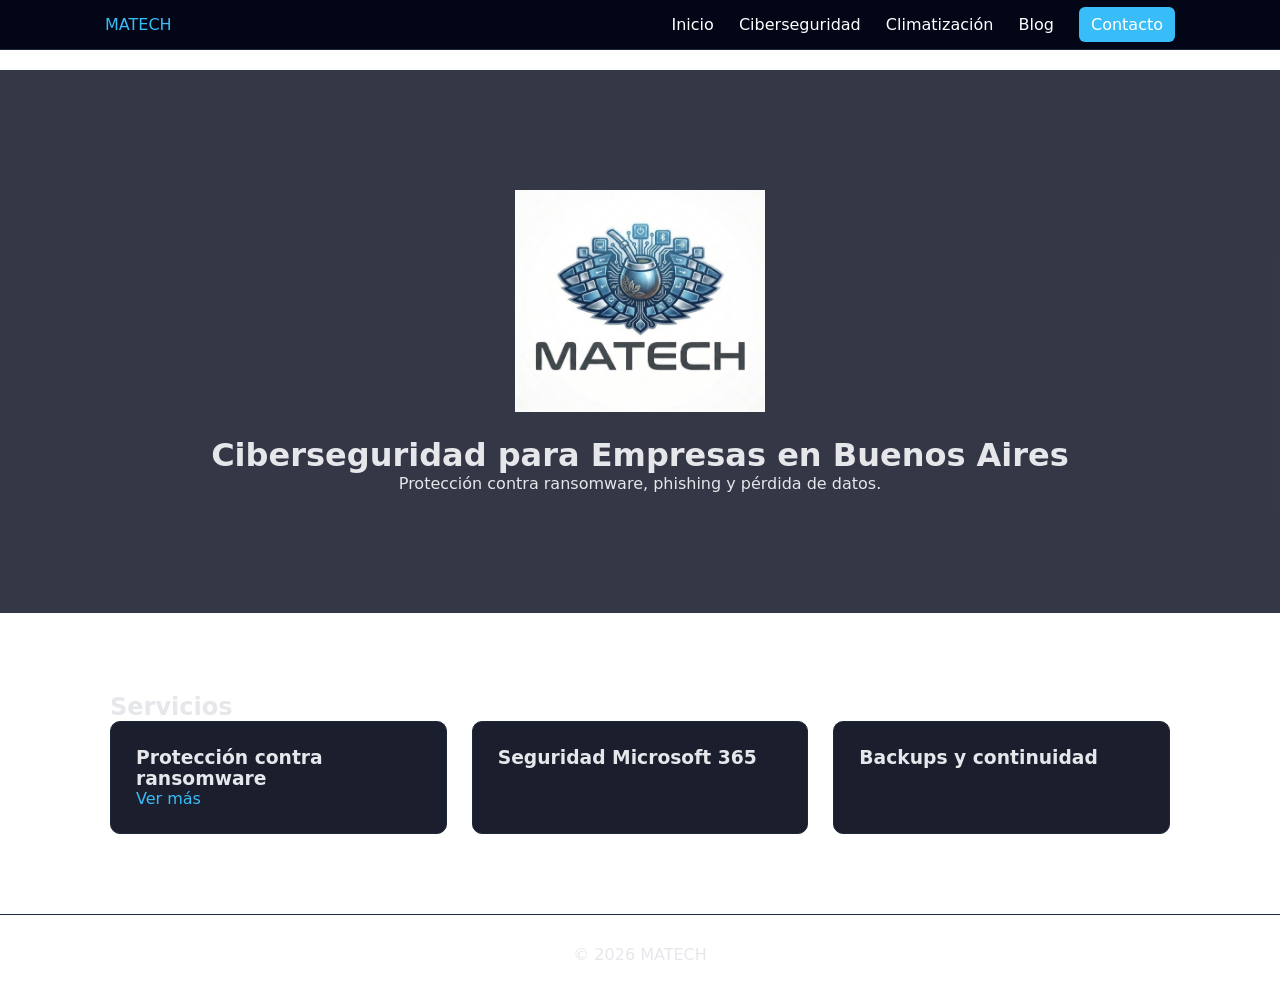
==== index.html @ c164dcbe "Refactor index.html for SEO and layout enhancements Updated meta tags, styles, and added navigation " ====
<!DOCTYPE html>
<html lang="es">
<head>
<meta charset="UTF-8">
<title>Ciberseguridad para Pymes en Buenos Aires | MATECH</title>

<meta name="viewport" content="width=device-width, initial-scale=1">
<meta name="description" content="Servicios de ciberseguridad para pymes en Buenos Aires. Protección contra ransomware, phishing y seguridad en Microsoft 365.">

<link rel="icon" href="assets/favicon.ico">

<style>
:root {
  --bg:#020617;
  --panel:#020617f2;
  --card:#020617e6;
  --primary:#38bdf8;
  --text:#e5e7eb;
}

*{margin:0;padding:0;box-sizing:border-box;}

body{
  font-family:system-ui;
  background:url("assets/albert-stoynov-dyUp7WPu5q4-unsplash.jpg") center/cover fixed;
  color:var(--text);
  padding-top:70px;
}

.navbar{position:fixed;top:0;width:100%;background:#020617;border-bottom:1px solid #1e293b;z-index:1000;}
.nav-container{max-width:1100px;margin:auto;display:flex;justify-content:space-between;padding:15px;}
.nav-links a{margin-left:20px;color:#fff;}
.nav-cta{background:var(--primary);padding:8px 12px;border-radius:6px;color:#020617;}

header{text-align:center;padding:120px 20px;background:rgba(2,6,23,.8);}
.logo{max-width:250px;margin-bottom:20px;}

.container{max-width:1100px;margin:auto;padding:80px 20px;}
.grid{display:grid;grid-template-columns:repeat(auto-fit,minmax(250px,1fr));gap:25px;}

.card{background:var(--card);padding:25px;border-radius:10px;border:1px solid #1e293b;}

footer{text-align:center;padding:30px;border-top:1px solid #1e293b;}
a{text-decoration:none;color:var(--primary);}
</style>
</head>

<body>

<nav class="navbar">
<div class="nav-container">
<a href="index.html">MATECH</a>
<div class="nav-links">
<a href="index.html">Inicio</a>
<a href="proteccion-ransomware-pymes.html">Ciberseguridad</a>
<a href="climatizacion.html">Climatización</a>
<a href="blog/ransomware-empresas-2026.html">Blog</a>
<a href="https://wa.me/5491122937926" class="nav-cta">Contacto</a>
</div>
</div>
</nav>

<header>
<img src="assets/Gemini_Generated_Image_.png" class="logo">
<h1>Ciberseguridad para Empresas en Buenos Aires</h1>
<p>Protección contra ransomware, phishing y pérdida de datos.</p>
</header>

<div class="container">
<h2>Servicios</h2>

<div class="grid">

<div class="card">
<h3>Protección contra ransomware</h3>
<a href="proteccion-ransomware-pymes.html">Ver más</a>
</div>

<div class="card">
<h3>Seguridad Microsoft 365</h3>
</div>

<div class="card">
<h3>Backups y continuidad</h3>
</div>

</div>
</div>

<footer>
<p>© 2026 MATECH</p>
</footer>

</body>
</html>
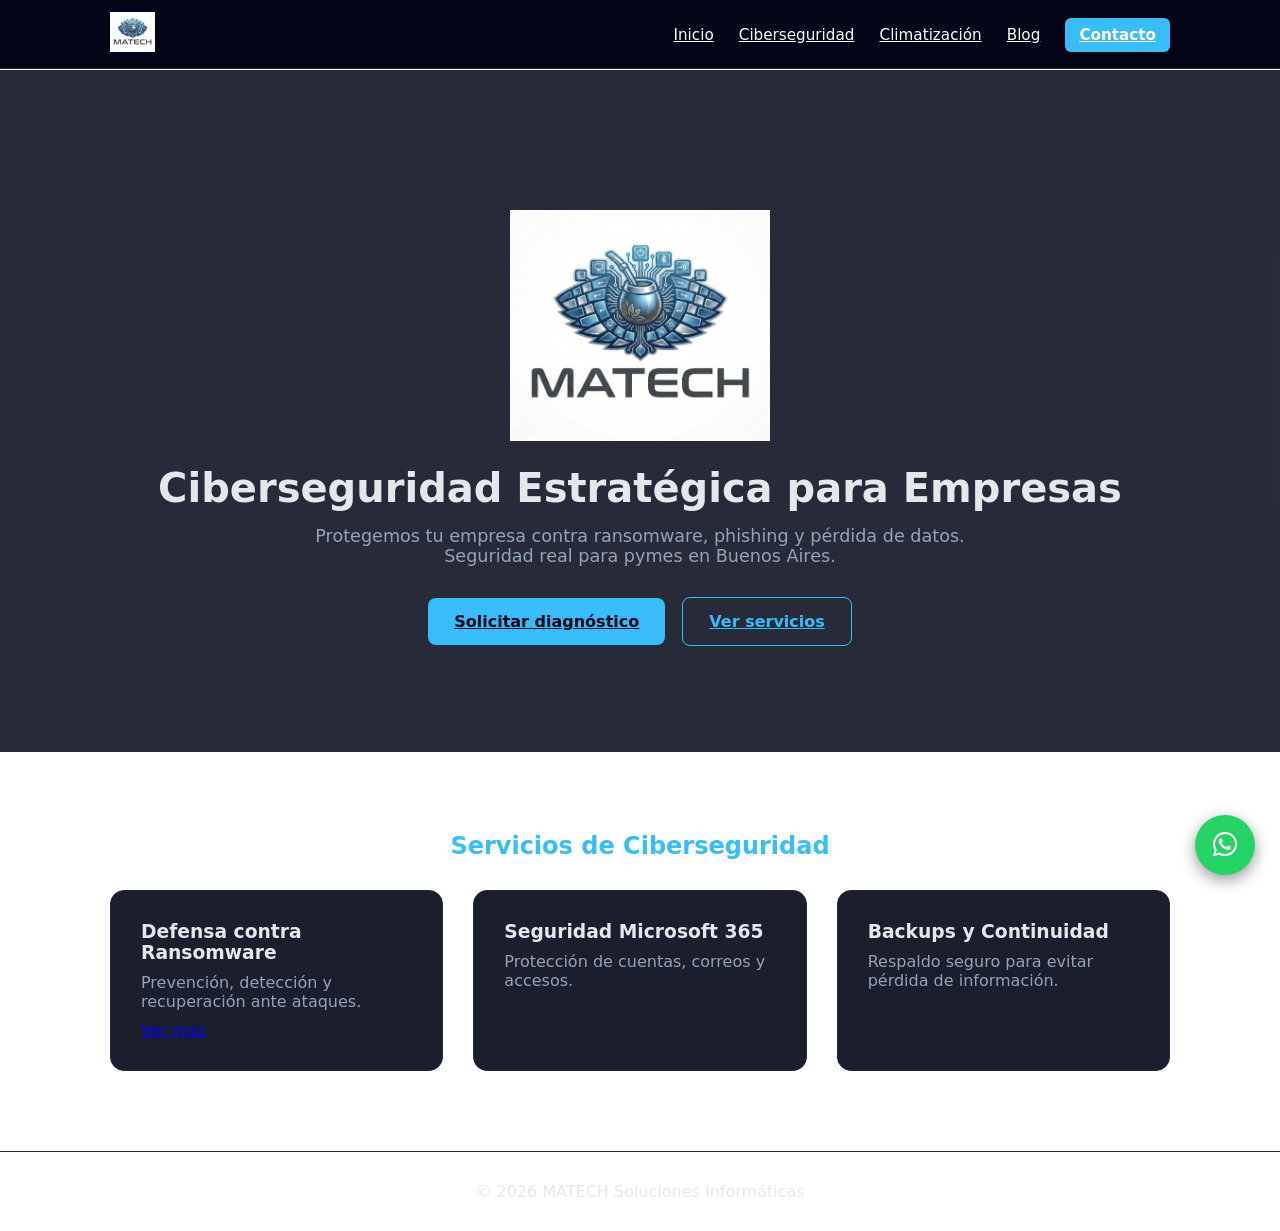
==== commit f7bbe3fb: "Update titles and content in index.html" ====
--- a/index.html
+++ b/index.html
@@ -2,7 +2,7 @@
 <html lang="es">
 <head>
 <meta charset="UTF-8">
-<title>Ciberseguridad para Pymes en Buenos Aires | MATECH</title>
+<title>Ciberseguridad para Empresas en Buenos Aires | MATECH</title>
 
 <meta name="viewport" content="width=device-width, initial-scale=1">
 <meta name="description" content="Servicios de ciberseguridad para pymes en Buenos Aires. Protección contra ransomware, phishing y seguridad en Microsoft 365.">
@@ -16,6 +16,7 @@
   --card:#020617e6;
   --primary:#38bdf8;
   --text:#e5e7eb;
+  --muted:#94a3b8;
 }
 
 *{margin:0;padding:0;box-sizing:border-box;}
@@ -27,69 +28,228 @@
   padding-top:70px;
 }
 
-.navbar{position:fixed;top:0;width:100%;background:#020617;border-bottom:1px solid #1e293b;z-index:1000;}
-.nav-container{max-width:1100px;margin:auto;display:flex;justify-content:space-between;padding:15px;}
-.nav-links a{margin-left:20px;color:#fff;}
-.nav-cta{background:var(--primary);padding:8px 12px;border-radius:6px;color:#020617;}
-
-header{text-align:center;padding:120px 20px;background:rgba(2,6,23,.8);}
-.logo{max-width:250px;margin-bottom:20px;}
-
-.container{max-width:1100px;margin:auto;padding:80px 20px;}
-.grid{display:grid;grid-template-columns:repeat(auto-fit,minmax(250px,1fr));gap:25px;}
-
-.card{background:var(--card);padding:25px;border-radius:10px;border:1px solid #1e293b;}
-
-footer{text-align:center;padding:30px;border-top:1px solid #1e293b;}
-a{text-decoration:none;color:var(--primary);}
+/* NAVBAR */
+.navbar{
+  position:fixed;
+  top:0;
+  width:100%;
+  background:#020617;
+  border-bottom:1px solid #1e293b;
+  z-index:1000;
+}
+
+.nav-container{
+  max-width:1100px;
+  margin:auto;
+  display:flex;
+  justify-content:space-between;
+  align-items:center;
+  padding:12px 20px;
+}
+
+.nav-logo img{
+  height:40px;
+}
+
+.nav-links a{
+  margin-left:20px;
+  color:#fff;
+  font-size:0.95rem;
+}
+
+.nav-links a:hover{
+  color:var(--primary);
+}
+
+.nav-cta{
+  background:var(--primary);
+  padding:8px 14px;
+  border-radius:6px;
+  color:#020617;
+  font-weight:bold;
+}
+
+/* HEADER HERO */
+header{
+  text-align:center;
+  padding:140px 20px 100px;
+  background:rgba(2,6,23,.85);
+}
+
+.logo{
+  max-width:260px;
+  margin-bottom:20px;
+}
+
+header h1{
+  font-size:2.5rem;
+  margin-bottom:15px;
+}
+
+.subtitle{
+  max-width:700px;
+  margin:auto;
+  color:var(--muted);
+  font-size:1.1rem;
+}
+
+.actions{
+  margin-top:25px;
+}
+
+.btn{
+  display:inline-block;
+  padding:14px 26px;
+  border-radius:8px;
+  margin:6px;
+  font-weight:bold;
+  background:var(--primary);
+  color:#020617;
+}
+
+.btn.secondary{
+  background:transparent;
+  border:1px solid var(--primary);
+  color:var(--primary);
+}
+
+/* CONTENT */
+.container{
+  max-width:1100px;
+  margin:auto;
+  padding:80px 20px;
+}
+
+h2{
+  text-align:center;
+  margin-bottom:30px;
+  color:var(--primary);
+}
+
+.grid{
+  display:grid;
+  grid-template-columns:repeat(auto-fit,minmax(260px,1fr));
+  gap:30px;
+}
+
+.card{
+  background:var(--card);
+  padding:30px;
+  border-radius:14px;
+  border:1px solid #1e293b;
+  transition:.2s;
+}
+
+.card:hover{
+  transform:translateY(-5px);
+}
+
+.card h3{
+  margin-bottom:10px;
+}
+
+.card p{
+  color:var(--muted);
+  margin-bottom:10px;
+}
+
+/* FOOTER */
+footer{
+  text-align:center;
+  padding:30px;
+  border-top:1px solid #1e293b;
+}
+
+/* WHATSAPP FLOAT */
+.whatsapp{
+  position:fixed;
+  bottom:25px;
+  right:25px;
+  width:60px;
+  height:60px;
+  background:#25D366;
+  border-radius:50%;
+  display:flex;
+  align-items:center;
+  justify-content:center;
+  font-size:28px;
+  color:#fff;
+  text-decoration:none;
+  box-shadow:0 5px 15px rgba(0,0,0,.4);
+}
 </style>
+
+<!-- Font Awesome para icono -->
+<link rel="stylesheet" href="https://cdnjs.cloudflare.com/ajax/libs/font-awesome/6.4.0/css/all.min.css">
 </head>
 
 <body>
 
+<!-- NAVBAR -->
 <nav class="navbar">
-<div class="nav-container">
-<a href="index.html">MATECH</a>
-<div class="nav-links">
-<a href="index.html">Inicio</a>
-<a href="proteccion-ransomware-pymes.html">Ciberseguridad</a>
-<a href="climatizacion.html">Climatización</a>
-<a href="blog/ransomware-empresas-2026.html">Blog</a>
-<a href="https://wa.me/5491122937926" class="nav-cta">Contacto</a>
-</div>
-</div>
+  <div class="nav-container">
+    <a href="index.html" class="nav-logo">
+      <img src="assets/Gemini_Generated_Image_.png" alt="MATECH">
+    </a>
+
+    <div class="nav-links">
+      <a href="index.html">Inicio</a>
+      <a href="proteccion-ransomware-pymes.html">Ciberseguridad</a>
+      <a href="climatizacion.html">Climatización</a>
+      <a href="blog/ransomware-empresas-2026.html">Blog</a>
+      <a href="https://wa.me/5491122937926" class="nav-cta">Contacto</a>
+    </div>
+  </div>
 </nav>
 
+<!-- HERO -->
 <header>
-<img src="assets/Gemini_Generated_Image_.png" class="logo">
-<h1>Ciberseguridad para Empresas en Buenos Aires</h1>
-<p>Protección contra ransomware, phishing y pérdida de datos.</p>
+  <img src="assets/Gemini_Generated_Image_.png" class="logo">
+  <h1>Ciberseguridad Estratégica para Empresas</h1>
+  <p class="subtitle">
+    Protegemos tu empresa contra ransomware, phishing y pérdida de datos.
+    Seguridad real para pymes en Buenos Aires.
+  </p>
+
+  <div class="actions">
+    <a href="https://wa.me/5491122937926" class="btn">Solicitar diagnóstico</a>
+    <a href="proteccion-ransomware-pymes.html" class="btn secondary">Ver servicios</a>
+  </div>
 </header>
 
+<!-- SERVICIOS -->
 <div class="container">
-<h2>Servicios</h2>
+<h2>Servicios de Ciberseguridad</h2>
 
 <div class="grid">
 
 <div class="card">
-<h3>Protección contra ransomware</h3>
+<h3>Defensa contra Ransomware</h3>
+<p>Prevención, detección y recuperación ante ataques.</p>
 <a href="proteccion-ransomware-pymes.html">Ver más</a>
 </div>
 
 <div class="card">
 <h3>Seguridad Microsoft 365</h3>
+<p>Protección de cuentas, correos y accesos.</p>
 </div>
 
 <div class="card">
-<h3>Backups y continuidad</h3>
+<h3>Backups y Continuidad</h3>
+<p>Respaldo seguro para evitar pérdida de información.</p>
 </div>
 
 </div>
 </div>
 
 <footer>
-<p>© 2026 MATECH</p>
+<p>© 2026 MATECH Soluciones Informáticas</p>
 </footer>
+
+<!-- WHATSAPP FLOAT -->
+<a href="https://wa.me/5491122937926" class="whatsapp">
+<i class="fab fa-whatsapp"></i>
+</a>
 
 </body>
 </html>
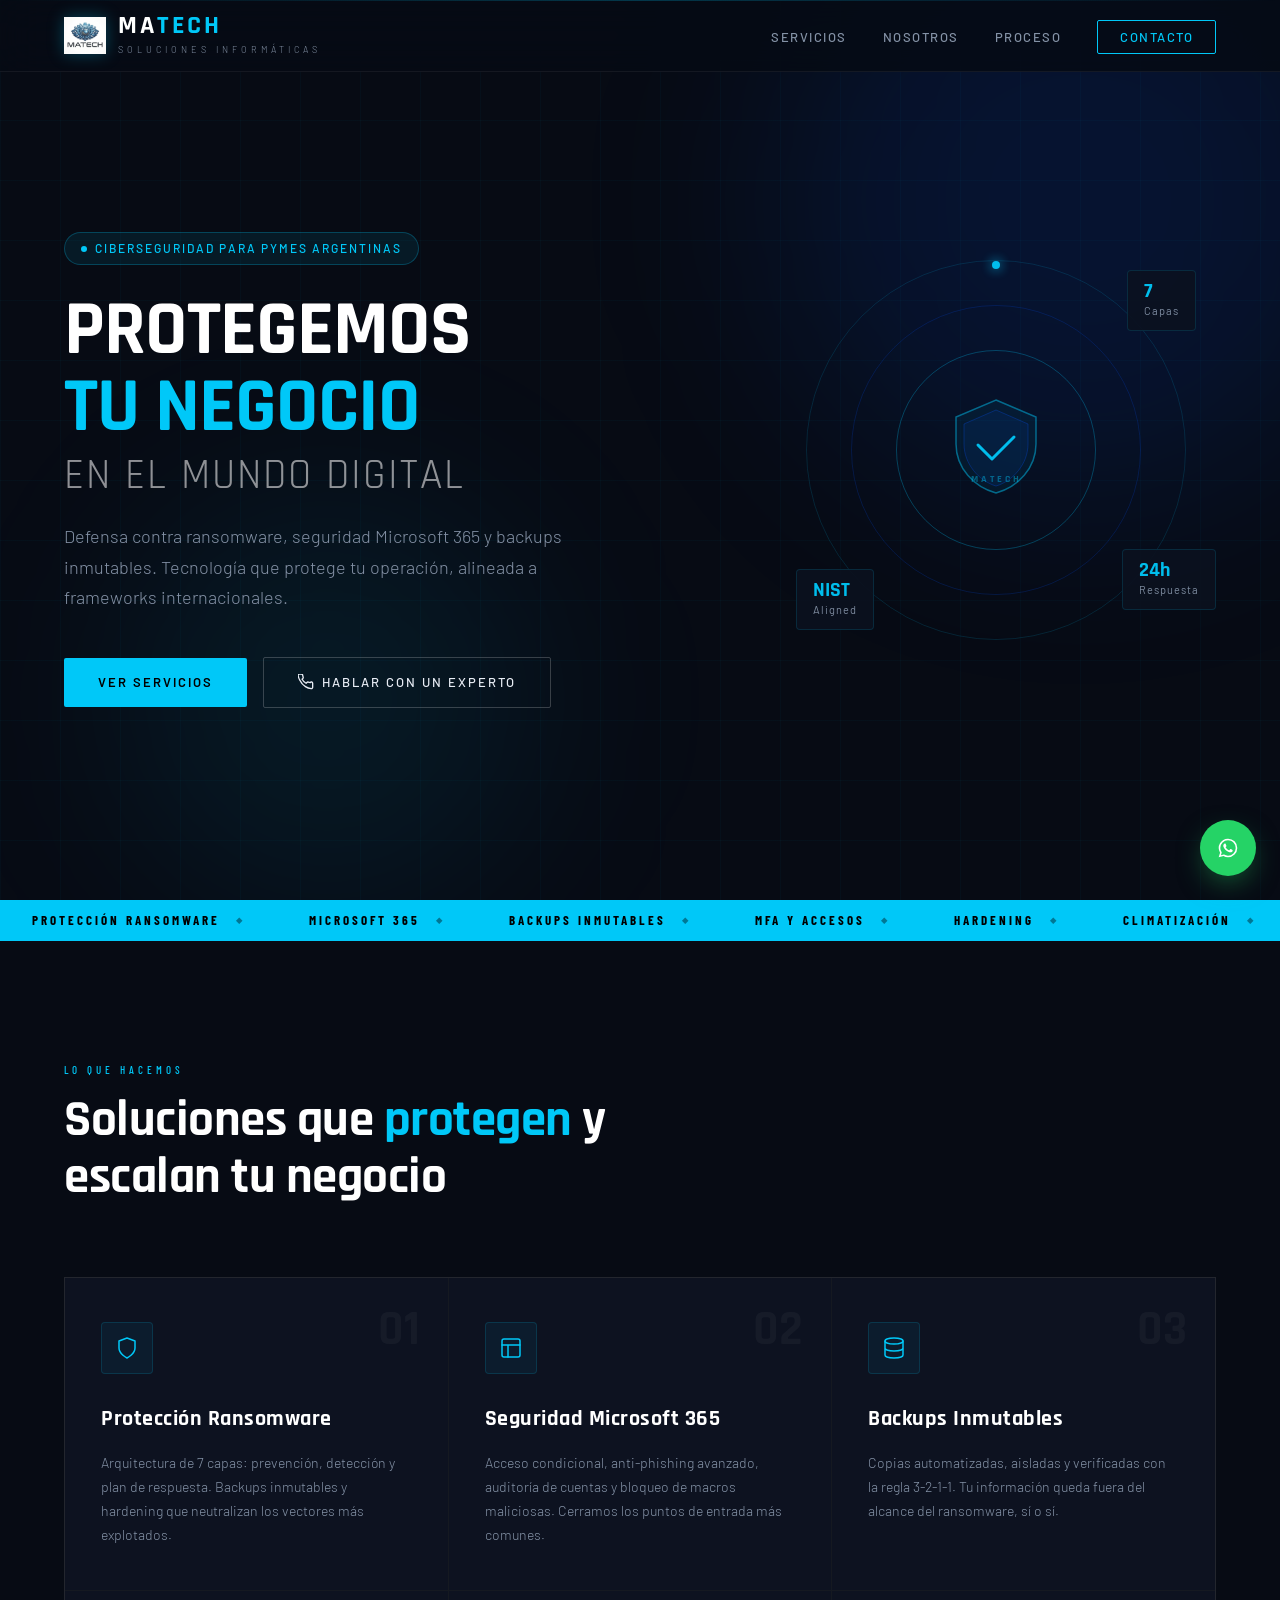
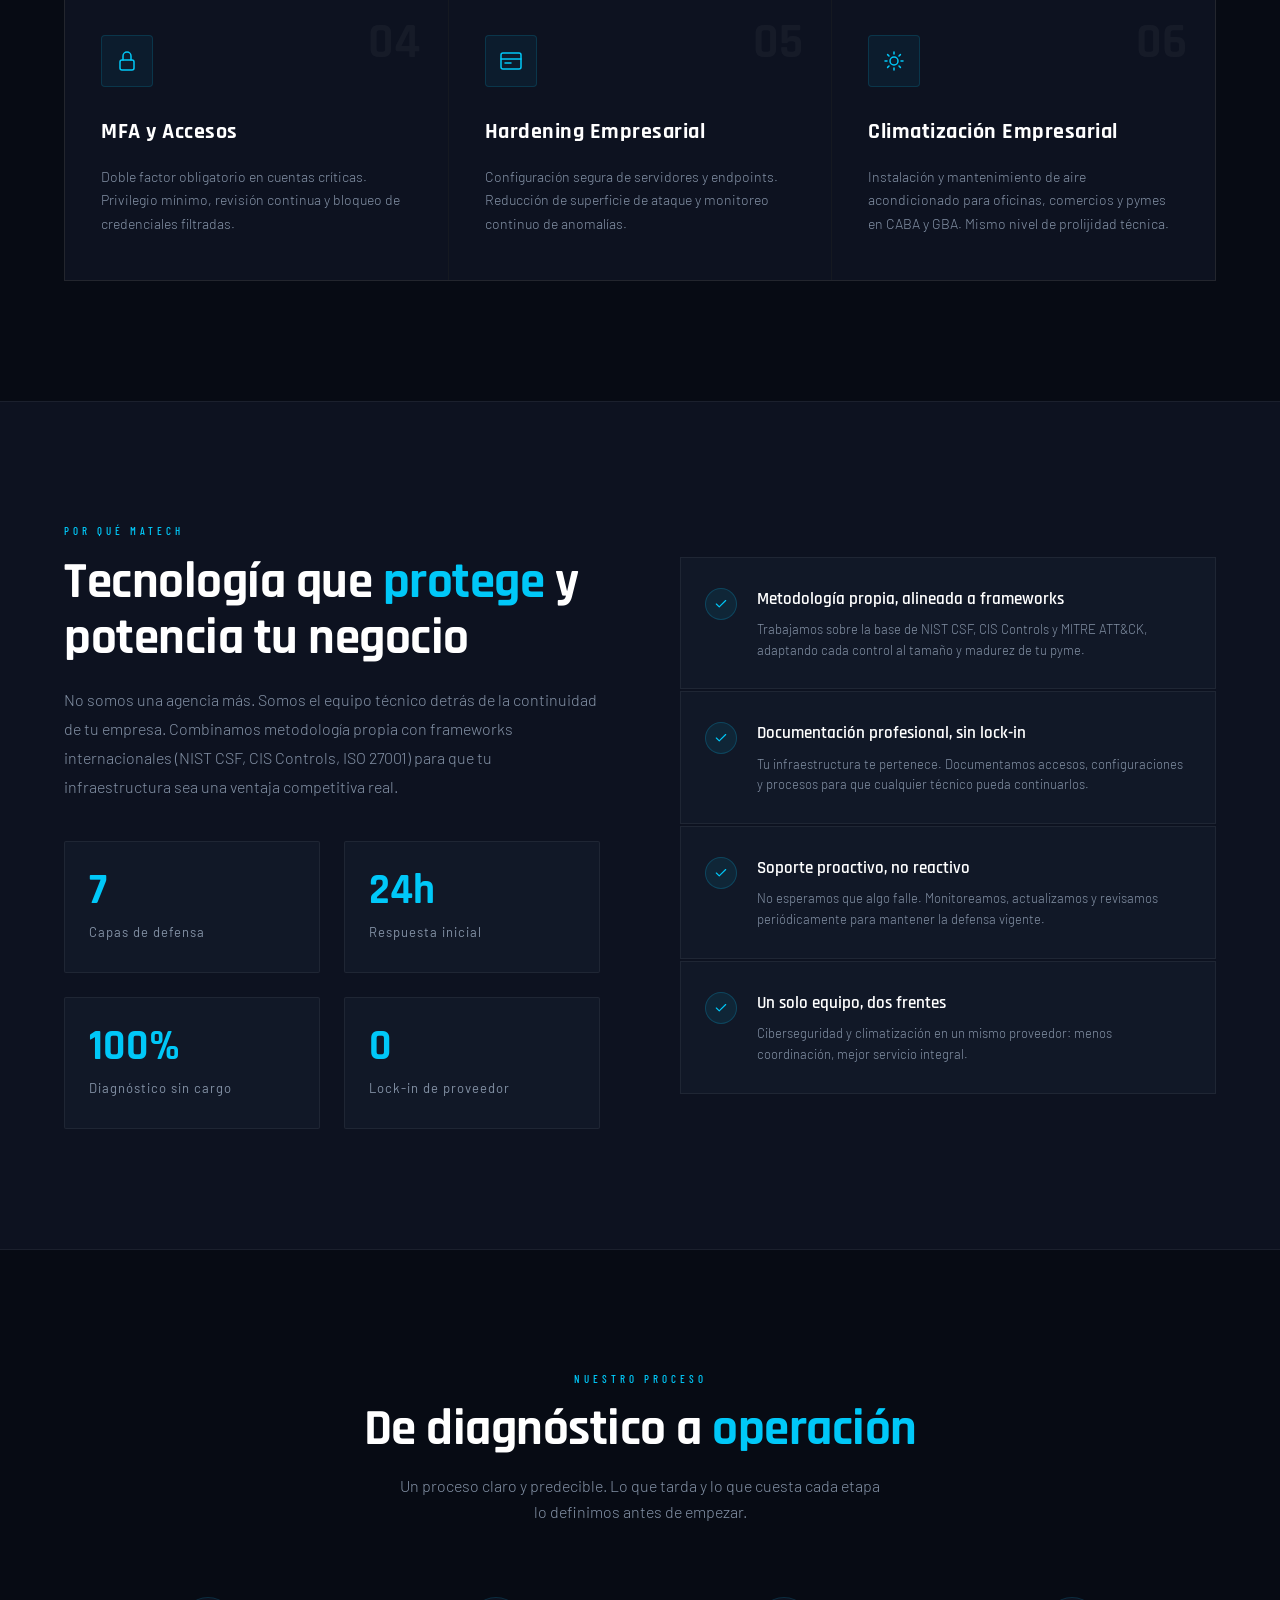
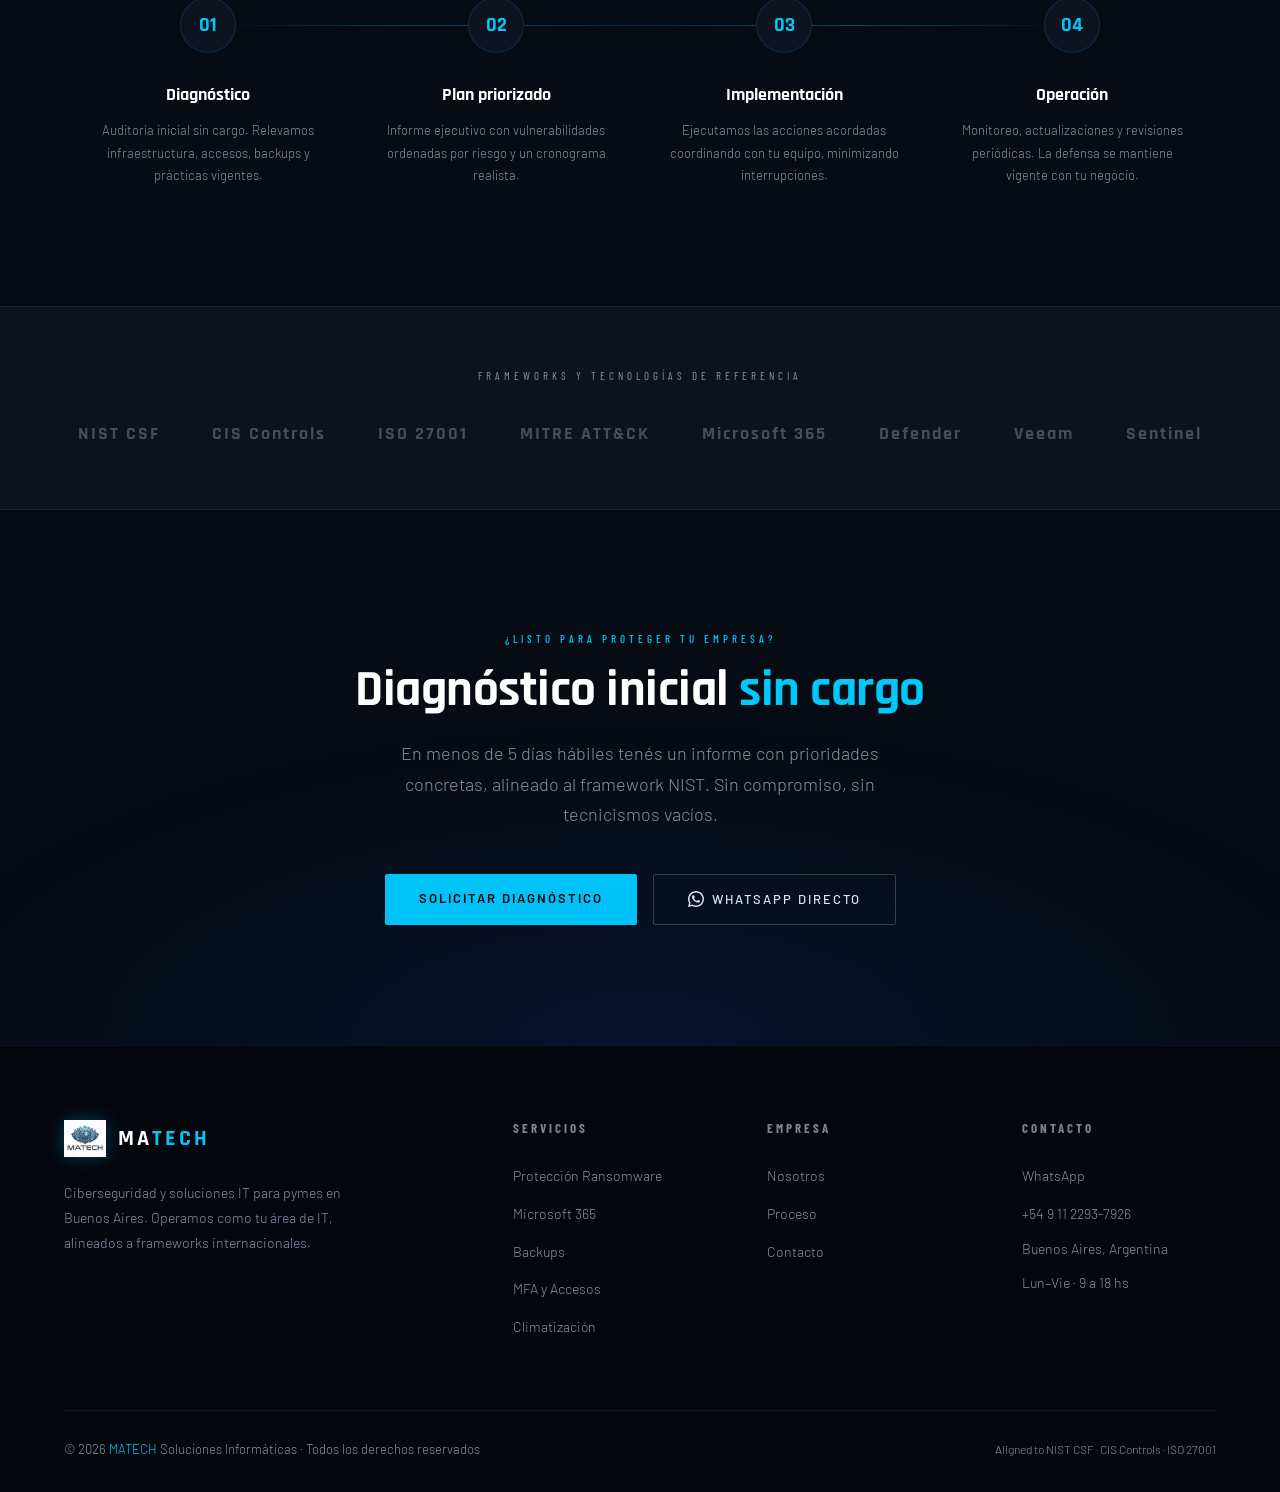
==== commit a6b84a52: "Update print statement from 'Hello' to 'Goodbye'" ====
--- a/index.html
+++ b/index.html
@@ -1,255 +1,1401 @@
 <!DOCTYPE html>
-<html lang="es">
+<html lang="es-AR">
 <head>
 <meta charset="UTF-8">
-<title>Ciberseguridad para Empresas en Buenos Aires | MATECH</title>
-
-<meta name="viewport" content="width=device-width, initial-scale=1">
-<meta name="description" content="Servicios de ciberseguridad para pymes en Buenos Aires. Protección contra ransomware, phishing y seguridad en Microsoft 365.">
+<meta name="viewport" content="width=device-width, initial-scale=1.0">
+
+<!-- SEO -->
+<title>MATECH — Ciberseguridad y Soluciones IT para Pymes en Buenos Aires</title>
+<meta name="description" content="Ciberseguridad de vanguardia para pymes argentinas. Protección contra ransomware, Microsoft 365, backups inmutables y climatización empresarial. Diagnóstico inicial sin cargo.">
+<meta name="keywords" content="ciberseguridad pymes Buenos Aires, protección ransomware, seguridad Microsoft 365, backups empresariales, climatización oficinas, MATECH">
+<link rel="canonical" href="https://www.matechsolinf.ar/">
+<meta name="robots" content="index, follow, max-image-preview:large">
+<meta name="author" content="MATECH Soluciones Informáticas">
+<meta name="geo.region" content="AR-B">
+<meta name="geo.placename" content="Buenos Aires">
+
+<meta property="og:type" content="website">
+<meta property="og:locale" content="es_AR">
+<meta property="og:title" content="MATECH — Ciberseguridad para Pymes Argentinas">
+<meta property="og:description" content="Protección integral contra ransomware, seguridad Microsoft 365 y climatización empresarial. Operamos como tu área de IT.">
+<meta property="og:url" content="https://www.matechsolinf.ar/">
+<meta property="og:image" content="https://www.matechsolinf.ar/assets/og-cover.jpg">
+<meta name="twitter:card" content="summary_large_image">
+
+<meta name="theme-color" content="#070b14">
 
 <link rel="icon" href="assets/favicon.ico">
+<link rel="preconnect" href="https://fonts.googleapis.com">
+<link rel="preconnect" href="https://fonts.gstatic.com" crossorigin>
+<link href="https://fonts.googleapis.com/css2?family=Rajdhani:wght@400;500;600;700&family=Barlow:ital,wght@0,300;0,400;0,500;0,600;1,300&family=Barlow+Condensed:wght@500;700&display=swap" rel="stylesheet">
+
+<!-- Structured data -->
+<script type="application/ld+json">
+{
+  "@context": "https://schema.org",
+  "@graph": [
+    {
+      "@type": "Organization",
+      "@id": "https://www.matechsolinf.ar/#organization",
+      "name": "MATECH Soluciones Informáticas",
+      "url": "https://www.matechsolinf.ar/",
+      "logo": "https://www.matechsolinf.ar/assets/Gemini_Generated_Image_.png",
+      "sameAs": ["https://wa.me/5491122937926"],
+      "contactPoint": [{
+        "@type": "ContactPoint",
+        "telephone": "+54-9-11-2293-7926",
+        "contactType": "customer service",
+        "areaServed": "AR",
+        "availableLanguage": ["Spanish"]
+      }]
+    },
+    {
+      "@type": "LocalBusiness",
+      "@id": "https://www.matechsolinf.ar/#business",
+      "name": "MATECH Soluciones Informáticas",
+      "image": "https://www.matechsolinf.ar/assets/Gemini_Generated_Image_.png",
+      "telephone": "+54-9-11-2293-7926",
+      "priceRange": "$$",
+      "address": {
+        "@type": "PostalAddress",
+        "addressLocality": "Buenos Aires",
+        "addressRegion": "Buenos Aires",
+        "addressCountry": "AR"
+      },
+      "geo": {"@type": "GeoCoordinates", "latitude": -34.6037, "longitude": -58.3816},
+      "areaServed": {"@type": "AdministrativeArea", "name": "Buenos Aires"},
+      "openingHoursSpecification": {
+        "@type": "OpeningHoursSpecification",
+        "dayOfWeek": ["Monday","Tuesday","Wednesday","Thursday","Friday"],
+        "opens": "09:00", "closes": "18:00"
+      }
+    }
+  ]
+}
+</script>
 
 <style>
-:root {
-  --bg:#020617;
-  --panel:#020617f2;
-  --card:#020617e6;
-  --primary:#38bdf8;
-  --text:#e5e7eb;
-  --muted:#94a3b8;
-}
-
-*{margin:0;padding:0;box-sizing:border-box;}
-
-body{
-  font-family:system-ui;
-  background:url("assets/albert-stoynov-dyUp7WPu5q4-unsplash.jpg") center/cover fixed;
-  color:var(--text);
-  padding-top:70px;
-}
-
-/* NAVBAR */
-.navbar{
-  position:fixed;
-  top:0;
-  width:100%;
-  background:#020617;
-  border-bottom:1px solid #1e293b;
-  z-index:1000;
-}
-
-.nav-container{
-  max-width:1100px;
-  margin:auto;
-  display:flex;
-  justify-content:space-between;
-  align-items:center;
-  padding:12px 20px;
-}
-
-.nav-logo img{
-  height:40px;
-}
-
-.nav-links a{
-  margin-left:20px;
-  color:#fff;
-  font-size:0.95rem;
-}
-
-.nav-links a:hover{
-  color:var(--primary);
-}
-
-.nav-cta{
-  background:var(--primary);
-  padding:8px 14px;
-  border-radius:6px;
-  color:#020617;
-  font-weight:bold;
-}
-
-/* HEADER HERO */
-header{
-  text-align:center;
-  padding:140px 20px 100px;
-  background:rgba(2,6,23,.85);
-}
-
-.logo{
-  max-width:260px;
-  margin-bottom:20px;
-}
-
-header h1{
-  font-size:2.5rem;
-  margin-bottom:15px;
-}
-
-.subtitle{
-  max-width:700px;
-  margin:auto;
-  color:var(--muted);
-  font-size:1.1rem;
-}
-
-.actions{
-  margin-top:25px;
-}
-
-.btn{
-  display:inline-block;
-  padding:14px 26px;
-  border-radius:8px;
-  margin:6px;
-  font-weight:bold;
-  background:var(--primary);
-  color:#020617;
-}
-
-.btn.secondary{
-  background:transparent;
-  border:1px solid var(--primary);
-  color:var(--primary);
-}
-
-/* CONTENT */
-.container{
-  max-width:1100px;
-  margin:auto;
-  padding:80px 20px;
-}
-
-h2{
-  text-align:center;
-  margin-bottom:30px;
-  color:var(--primary);
-}
-
-.grid{
-  display:grid;
-  grid-template-columns:repeat(auto-fit,minmax(260px,1fr));
-  gap:30px;
-}
-
-.card{
-  background:var(--card);
-  padding:30px;
-  border-radius:14px;
-  border:1px solid #1e293b;
-  transition:.2s;
-}
-
-.card:hover{
-  transform:translateY(-5px);
-}
-
-.card h3{
-  margin-bottom:10px;
-}
-
-.card p{
-  color:var(--muted);
-  margin-bottom:10px;
-}
-
-/* FOOTER */
-footer{
-  text-align:center;
-  padding:30px;
-  border-top:1px solid #1e293b;
-}
-
-/* WHATSAPP FLOAT */
-.whatsapp{
-  position:fixed;
-  bottom:25px;
-  right:25px;
-  width:60px;
-  height:60px;
-  background:#25D366;
-  border-radius:50%;
-  display:flex;
-  align-items:center;
-  justify-content:center;
-  font-size:28px;
-  color:#fff;
-  text-decoration:none;
-  box-shadow:0 5px 15px rgba(0,0,0,.4);
-}
+  *, *::before, *::after { margin: 0; padding: 0; box-sizing: border-box; }
+
+  :root {
+    --bg: #070b14;
+    --bg2: #0d1220;
+    --bg3: #111827;
+    --accent: #00c8f8;
+    --accent2: #0057ff;
+    --accent3: #00f5c4;
+    --text: #e8edf5;
+    --muted: #8492a6;
+    --border: rgba(0, 200, 248, 0.15);
+    --border2: rgba(255,255,255,0.06);
+  }
+
+  html { scroll-behavior: smooth; }
+
+  body {
+    font-family: 'Barlow', sans-serif;
+    background: var(--bg);
+    color: var(--text);
+    overflow-x: hidden;
+    font-size: 16px;
+    line-height: 1.6;
+  }
+
+  /* GRID BG */
+  body::before {
+    content: '';
+    position: fixed;
+    inset: 0;
+    background-image:
+      linear-gradient(rgba(0,200,248,0.03) 1px, transparent 1px),
+      linear-gradient(90deg, rgba(0,200,248,0.03) 1px, transparent 1px);
+    background-size: 60px 60px;
+    pointer-events: none;
+    z-index: 0;
+  }
+
+  /* NAV */
+  nav {
+    position: fixed;
+    top: 0; left: 0; right: 0;
+    z-index: 100;
+    padding: 0 5%;
+    height: 72px;
+    display: flex;
+    align-items: center;
+    justify-content: space-between;
+    background: rgba(7,11,20,0.85);
+    backdrop-filter: blur(20px);
+    -webkit-backdrop-filter: blur(20px);
+    border-bottom: 1px solid var(--border2);
+  }
+
+  .logo {
+    display: flex;
+    align-items: center;
+    gap: 12px;
+    text-decoration: none;
+  }
+
+  .logo-icon {
+    width: 42px;
+    height: 42px;
+    object-fit: contain;
+    filter: drop-shadow(0 0 8px rgba(0, 200, 248, 0.3));
+  }
+
+  .logo-text {
+    font-family: 'Rajdhani', sans-serif;
+    font-weight: 700;
+    font-size: 26px;
+    letter-spacing: 3px;
+    color: #fff;
+    line-height: 1;
+  }
+
+  .logo-text span { color: var(--accent); }
+
+  .logo-sub {
+    font-family: 'Barlow', sans-serif;
+    font-weight: 300;
+    font-size: 9px;
+    letter-spacing: 4px;
+    color: var(--muted);
+    text-transform: uppercase;
+    display: block;
+    margin-top: 4px;
+  }
+
+  nav ul {
+    list-style: none;
+    display: flex;
+    gap: 36px;
+    align-items: center;
+  }
+
+  nav a {
+    color: var(--muted);
+    text-decoration: none;
+    font-size: 13px;
+    font-weight: 500;
+    letter-spacing: 1.5px;
+    text-transform: uppercase;
+    transition: color 0.2s;
+  }
+
+  nav a:hover { color: var(--accent); }
+
+  .nav-cta {
+    background: transparent;
+    border: 1px solid var(--accent);
+    color: var(--accent) !important;
+    padding: 8px 22px;
+    border-radius: 2px;
+    transition: background 0.2s, color 0.2s !important;
+  }
+
+  .nav-cta:hover {
+    background: var(--accent) !important;
+    color: var(--bg) !important;
+  }
+
+  .nav-toggle { display: none; background: transparent; border: 0; color: var(--text); cursor: pointer; }
+
+  /* HERO */
+  .hero {
+    position: relative;
+    min-height: 100vh;
+    display: flex;
+    align-items: center;
+    padding: 120px 5% 80px;
+    overflow: hidden;
+  }
+
+  .hero-bg-orb {
+    position: absolute;
+    border-radius: 50%;
+    filter: blur(100px);
+    pointer-events: none;
+  }
+
+  .orb1 {
+    width: 600px; height: 600px;
+    background: rgba(0, 87, 255, 0.12);
+    top: -100px; right: -100px;
+  }
+
+  .orb2 {
+    width: 400px; height: 400px;
+    background: rgba(0, 200, 248, 0.08);
+    bottom: 0; left: 10%;
+  }
+
+  .hero-content {
+    position: relative;
+    z-index: 1;
+    max-width: 680px;
+  }
+
+  .hero-badge {
+    display: inline-flex;
+    align-items: center;
+    gap: 8px;
+    background: rgba(0,200,248,0.08);
+    border: 1px solid rgba(0,200,248,0.25);
+    padding: 6px 16px;
+    border-radius: 100px;
+    font-size: 12px;
+    letter-spacing: 2px;
+    text-transform: uppercase;
+    color: var(--accent);
+    margin-bottom: 28px;
+    font-weight: 500;
+  }
+
+  .hero-badge::before {
+    content: '';
+    width: 6px;
+    height: 6px;
+    border-radius: 50%;
+    background: var(--accent);
+    animation: pulse 2s infinite;
+  }
+
+  @keyframes pulse {
+    0%, 100% { opacity: 1; transform: scale(1); }
+    50% { opacity: 0.4; transform: scale(0.7); }
+  }
+
+  h1 {
+    font-family: 'Rajdhani', sans-serif;
+    font-weight: 700;
+    font-size: clamp(44px, 6vw, 78px);
+    line-height: 1.0;
+    letter-spacing: -1px;
+    margin-bottom: 24px;
+  }
+
+  h1 .line1 { display: block; color: #fff; }
+  h1 .line2 { display: block; color: var(--accent); }
+  h1 .line3 { display: block; color: rgba(255,255,255,0.55); font-size: 0.55em; letter-spacing: 2px; font-weight: 400; margin-top: 8px; }
+
+  .hero-desc {
+    font-size: 18px;
+    color: var(--muted);
+    font-weight: 300;
+    max-width: 500px;
+    line-height: 1.7;
+    margin-bottom: 44px;
+  }
+
+  .hero-actions {
+    display: flex;
+    gap: 16px;
+    flex-wrap: wrap;
+    align-items: center;
+  }
+
+  .btn-primary {
+    background: var(--accent);
+    color: #000;
+    font-family: 'Barlow', sans-serif;
+    font-weight: 600;
+    font-size: 13px;
+    letter-spacing: 2px;
+    text-transform: uppercase;
+    padding: 14px 34px;
+    border: none;
+    cursor: pointer;
+    border-radius: 2px;
+    text-decoration: none;
+    display: inline-block;
+    transition: background 0.2s, transform 0.15s;
+  }
+
+  .btn-primary:hover {
+    background: #fff;
+    transform: translateY(-1px);
+  }
+
+  .btn-ghost {
+    border: 1px solid rgba(255,255,255,0.2);
+    color: var(--text);
+    font-family: 'Barlow', sans-serif;
+    font-weight: 500;
+    font-size: 13px;
+    letter-spacing: 2px;
+    text-transform: uppercase;
+    padding: 14px 34px;
+    background: transparent;
+    cursor: pointer;
+    border-radius: 2px;
+    text-decoration: none;
+    display: inline-flex;
+    align-items: center;
+    gap: 8px;
+    transition: border-color 0.2s, color 0.2s, transform 0.15s;
+  }
+
+  .btn-ghost:hover {
+    border-color: var(--accent);
+    color: var(--accent);
+    transform: translateY(-1px);
+  }
+
+  /* HERO VISUAL */
+  .hero-visual {
+    position: absolute;
+    right: 5%;
+    top: 50%;
+    transform: translateY(-50%);
+    width: 440px;
+    z-index: 1;
+    opacity: 0.95;
+  }
+
+  .shield-container {
+    position: relative;
+    width: 440px;
+    height: 440px;
+  }
+
+  .shield-ring {
+    position: absolute;
+    border-radius: 50%;
+    border: 1px solid;
+    top: 50%; left: 50%;
+    transform: translate(-50%, -50%);
+  }
+
+  .ring1 {
+    width: 380px; height: 380px;
+    border-color: rgba(0,200,248,0.15);
+    animation: rotate 20s linear infinite;
+  }
+
+  .ring2 {
+    width: 290px; height: 290px;
+    border-color: rgba(0,87,255,0.2);
+    animation: rotate 14s linear infinite reverse;
+  }
+
+  .ring3 {
+    width: 200px; height: 200px;
+    border-color: rgba(0,200,248,0.3);
+    animation: rotate 8s linear infinite;
+  }
+
+  @keyframes rotate {
+    from { transform: translate(-50%,-50%) rotate(0deg); }
+    to   { transform: translate(-50%,-50%) rotate(360deg); }
+  }
+
+  .ring-dot {
+    position: absolute;
+    width: 8px; height: 8px;
+    border-radius: 50%;
+    background: var(--accent);
+    top: 0; left: 50%;
+    transform: translateX(-50%);
+    box-shadow: 0 0 12px var(--accent);
+  }
+
+  .shield-center {
+    position: absolute;
+    top: 50%; left: 50%;
+    transform: translate(-50%, -50%);
+    width: 120px;
+    height: 120px;
+  }
+
+  .stat-pill {
+    position: absolute;
+    background: rgba(13,18,32,0.92);
+    border: 1px solid var(--border);
+    border-radius: 4px;
+    padding: 10px 16px;
+    font-size: 12px;
+    backdrop-filter: blur(10px);
+    -webkit-backdrop-filter: blur(10px);
+  }
+
+  .stat-pill .val {
+    font-family: 'Rajdhani', sans-serif;
+    font-weight: 700;
+    font-size: 20px;
+    color: var(--accent);
+    display: block;
+    line-height: 1;
+  }
+
+  .stat-pill .lbl {
+    color: var(--muted);
+    font-size: 11px;
+    letter-spacing: 1px;
+  }
+
+  .sp1 { top: 40px; right: 20px; }
+  .sp2 { bottom: 60px; right: 0; }
+  .sp3 { bottom: 40px; left: 20px; }
+
+  /* SECTIONS */
+  section { position: relative; z-index: 1; }
+
+  .section-label {
+    font-size: 11px;
+    letter-spacing: 4px;
+    text-transform: uppercase;
+    color: var(--accent);
+    font-weight: 500;
+    margin-bottom: 14px;
+    font-family: 'Barlow Condensed', sans-serif;
+  }
+
+  h2 {
+    font-family: 'Rajdhani', sans-serif;
+    font-weight: 700;
+    font-size: clamp(32px, 4vw, 52px);
+    line-height: 1.1;
+    color: #fff;
+    letter-spacing: -0.5px;
+  }
+
+  h2 span { color: var(--accent); }
+
+  /* TICKER */
+  .ticker {
+    background: var(--accent);
+    padding: 10px 0;
+    overflow: hidden;
+    position: relative;
+    z-index: 1;
+  }
+
+  .ticker-inner {
+    display: flex;
+    gap: 0;
+    animation: ticker 40s linear infinite;
+    white-space: nowrap;
+    width: max-content;
+  }
+
+  .ticker-item {
+    font-family: 'Barlow Condensed', sans-serif;
+    font-weight: 700;
+    font-size: 13px;
+    letter-spacing: 3px;
+    text-transform: uppercase;
+    color: #000;
+    padding: 0 32px;
+    display: inline-flex;
+    align-items: center;
+    gap: 16px;
+  }
+
+  .ticker-item::after {
+    content: '◆';
+    font-size: 8px;
+    opacity: 0.4;
+  }
+
+  @keyframes ticker {
+    from { transform: translateX(0); }
+    to { transform: translateX(-50%); }
+  }
+
+  /* SERVICES */
+  .services { padding: 120px 5%; }
+
+  .services-header {
+    max-width: 600px;
+    margin-bottom: 72px;
+  }
+
+  .services-grid {
+    display: grid;
+    grid-template-columns: repeat(3, 1fr);
+    gap: 1px;
+    background: var(--border2);
+    border: 1px solid var(--border2);
+  }
+
+  .service-card {
+    background: var(--bg2);
+    padding: 44px 36px;
+    position: relative;
+    overflow: hidden;
+    transition: background 0.3s;
+    cursor: default;
+  }
+
+  .service-card::before {
+    content: '';
+    position: absolute;
+    top: 0; left: 0; right: 0;
+    height: 2px;
+    background: linear-gradient(90deg, var(--accent2), var(--accent));
+    transform: scaleX(0);
+    transform-origin: left;
+    transition: transform 0.4s ease;
+  }
+
+  .service-card:hover::before { transform: scaleX(1); }
+  .service-card:hover { background: var(--bg3); }
+
+  .service-icon {
+    width: 52px;
+    height: 52px;
+    background: rgba(0,200,248,0.06);
+    border: 1px solid var(--border);
+    border-radius: 4px;
+    display: flex;
+    align-items: center;
+    justify-content: center;
+    margin-bottom: 28px;
+  }
+
+  .service-icon svg {
+    width: 24px;
+    height: 24px;
+    stroke: var(--accent);
+    fill: none;
+    stroke-width: 1.5;
+    stroke-linecap: round;
+    stroke-linejoin: round;
+  }
+
+  .service-card h3 {
+    font-family: 'Rajdhani', sans-serif;
+    font-weight: 700;
+    font-size: 22px;
+    color: #fff;
+    margin-bottom: 14px;
+    letter-spacing: 0.5px;
+  }
+
+  .service-card p {
+    color: var(--muted);
+    font-size: 14px;
+    line-height: 1.7;
+    font-weight: 300;
+  }
+
+  .service-num {
+    position: absolute;
+    top: 28px;
+    right: 28px;
+    font-family: 'Rajdhani', sans-serif;
+    font-weight: 700;
+    font-size: 48px;
+    color: rgba(255,255,255,0.04);
+    line-height: 1;
+    pointer-events: none;
+  }
+
+  /* WHY */
+  .why {
+    padding: 120px 5%;
+    background: var(--bg2);
+    border-top: 1px solid var(--border2);
+    border-bottom: 1px solid var(--border2);
+  }
+
+  .why-inner {
+    display: grid;
+    grid-template-columns: 1fr 1fr;
+    gap: 80px;
+    align-items: center;
+  }
+
+  .why-left h2 { margin-bottom: 20px; }
+
+  .why-left p {
+    color: var(--muted);
+    font-size: 16px;
+    font-weight: 300;
+    line-height: 1.8;
+    margin-bottom: 40px;
+  }
+
+  .metrics {
+    display: grid;
+    grid-template-columns: 1fr 1fr;
+    gap: 24px;
+  }
+
+  .metric {
+    padding: 28px 24px;
+    background: var(--bg3);
+    border: 1px solid var(--border2);
+    border-radius: 2px;
+  }
+
+  .metric .number {
+    font-family: 'Rajdhani', sans-serif;
+    font-weight: 700;
+    font-size: 42px;
+    color: var(--accent);
+    line-height: 1;
+    display: block;
+    margin-bottom: 6px;
+  }
+
+  .metric .label {
+    font-size: 13px;
+    color: var(--muted);
+    letter-spacing: 1px;
+    font-weight: 400;
+  }
+
+  .why-right {
+    display: flex;
+    flex-direction: column;
+    gap: 2px;
+  }
+
+  .feature-row {
+    display: flex;
+    align-items: flex-start;
+    gap: 20px;
+    padding: 28px 24px;
+    background: var(--bg3);
+    border: 1px solid var(--border2);
+    transition: border-color 0.2s;
+  }
+
+  .feature-row:hover { border-color: var(--border); }
+
+  .feature-check {
+    width: 32px;
+    height: 32px;
+    background: rgba(0,200,248,0.08);
+    border: 1px solid rgba(0,200,248,0.2);
+    border-radius: 50%;
+    display: flex;
+    align-items: center;
+    justify-content: center;
+    flex-shrink: 0;
+    margin-top: 2px;
+  }
+
+  .feature-check svg {
+    width: 14px; height: 14px;
+    stroke: var(--accent);
+    fill: none;
+    stroke-width: 2;
+    stroke-linecap: round;
+    stroke-linejoin: round;
+  }
+
+  .feature-row h4 {
+    font-family: 'Rajdhani', sans-serif;
+    font-weight: 600;
+    font-size: 17px;
+    color: #fff;
+    margin-bottom: 6px;
+  }
+
+  .feature-row p {
+    font-size: 13px;
+    color: var(--muted);
+    font-weight: 300;
+    line-height: 1.6;
+  }
+
+  /* PROCESS */
+  .process { padding: 120px 5%; }
+
+  .process-header {
+    text-align: center;
+    margin-bottom: 72px;
+  }
+
+  .process-header h2 { margin-bottom: 16px; }
+
+  .process-header p {
+    color: var(--muted);
+    font-size: 16px;
+    max-width: 480px;
+    margin: 0 auto;
+    font-weight: 300;
+  }
+
+  .process-steps {
+    display: grid;
+    grid-template-columns: repeat(4, 1fr);
+    gap: 0;
+    position: relative;
+  }
+
+  .process-steps::before {
+    content: '';
+    position: absolute;
+    top: 28px;
+    left: 12.5%;
+    right: 12.5%;
+    height: 1px;
+    background: linear-gradient(90deg, transparent, var(--accent), var(--accent2), var(--accent3), transparent);
+    opacity: 0.3;
+  }
+
+  .step {
+    padding: 0 24px;
+    text-align: center;
+  }
+
+  .step-num {
+    width: 56px; height: 56px;
+    background: var(--bg2);
+    border: 1px solid var(--border);
+    border-radius: 50%;
+    display: flex;
+    align-items: center;
+    justify-content: center;
+    margin: 0 auto 28px;
+    font-family: 'Rajdhani', sans-serif;
+    font-weight: 700;
+    font-size: 20px;
+    color: var(--accent);
+    position: relative;
+    z-index: 1;
+  }
+
+  .step h4 {
+    font-family: 'Rajdhani', sans-serif;
+    font-weight: 700;
+    font-size: 18px;
+    color: #fff;
+    margin-bottom: 10px;
+  }
+
+  .step p {
+    font-size: 13px;
+    color: var(--muted);
+    font-weight: 300;
+    line-height: 1.7;
+  }
+
+  /* TECH STRIP */
+  .tech-strip {
+    padding: 60px 5%;
+    background: var(--bg2);
+    border-top: 1px solid var(--border2);
+    border-bottom: 1px solid var(--border2);
+    text-align: center;
+  }
+
+  .tech-strip p {
+    font-size: 11px;
+    letter-spacing: 4px;
+    text-transform: uppercase;
+    color: var(--muted);
+    margin-bottom: 36px;
+    font-family: 'Barlow Condensed', sans-serif;
+  }
+
+  .tech-logos {
+    display: flex;
+    justify-content: center;
+    align-items: center;
+    gap: 52px;
+    flex-wrap: wrap;
+  }
+
+  .tech-logo {
+    font-family: 'Rajdhani', sans-serif;
+    font-weight: 700;
+    font-size: 18px;
+    color: rgba(255,255,255,0.25);
+    letter-spacing: 2px;
+    transition: color 0.2s;
+  }
+
+  .tech-logo:hover { color: rgba(255,255,255,0.7); }
+
+  /* CTA */
+  .cta-section {
+    padding: 120px 5%;
+    position: relative;
+    overflow: hidden;
+    text-align: center;
+  }
+
+  .cta-section::before {
+    content: '';
+    position: absolute;
+    inset: 0;
+    background: radial-gradient(ellipse 60% 60% at 50% 100%, rgba(0,87,255,0.1), transparent);
+    pointer-events: none;
+  }
+
+  .cta-section .section-label { justify-content: center; display: flex; }
+  .cta-section h2 { margin-bottom: 20px; }
+
+  .cta-section p {
+    color: var(--muted);
+    font-size: 18px;
+    font-weight: 300;
+    max-width: 520px;
+    margin: 0 auto 44px;
+    line-height: 1.7;
+  }
+
+  .cta-actions {
+    display: flex;
+    gap: 16px;
+    justify-content: center;
+    flex-wrap: wrap;
+  }
+
+  /* FOOTER */
+  footer {
+    background: #04060d;
+    border-top: 1px solid var(--border2);
+    padding: 72px 5% 32px;
+  }
+
+  .footer-top {
+    display: grid;
+    grid-template-columns: 2fr 1fr 1fr 1fr;
+    gap: 60px;
+    margin-bottom: 60px;
+  }
+
+  .footer-brand p {
+    color: var(--muted);
+    font-size: 14px;
+    font-weight: 300;
+    line-height: 1.8;
+    margin-top: 20px;
+    max-width: 280px;
+  }
+
+  .footer-col h5 {
+    font-family: 'Barlow Condensed', sans-serif;
+    font-weight: 700;
+    font-size: 13px;
+    letter-spacing: 3px;
+    text-transform: uppercase;
+    color: rgba(255,255,255,0.5);
+    margin-bottom: 24px;
+  }
+
+  .footer-col ul { list-style: none; }
+  .footer-col li { margin-bottom: 12px; }
+
+  .footer-col a {
+    color: var(--muted);
+    text-decoration: none;
+    font-size: 14px;
+    font-weight: 300;
+    transition: color 0.2s;
+  }
+
+  .footer-col a:hover { color: var(--accent); }
+
+  .footer-bottom {
+    border-top: 1px solid var(--border2);
+    padding-top: 28px;
+    display: flex;
+    justify-content: space-between;
+    align-items: center;
+    flex-wrap: wrap;
+    gap: 12px;
+  }
+
+  .footer-bottom p {
+    color: var(--muted);
+    font-size: 13px;
+    font-weight: 300;
+  }
+
+  .footer-bottom span { color: var(--accent); }
+
+  /* WHATSAPP FLOAT */
+  .whatsapp-float {
+    position: fixed;
+    bottom: 24px;
+    right: 24px;
+    width: 56px; height: 56px;
+    background: #25D366;
+    border-radius: 50%;
+    display: flex;
+    align-items: center;
+    justify-content: center;
+    color: #fff;
+    z-index: 90;
+    box-shadow: 0 10px 30px -8px rgba(37, 211, 102, .55);
+    transition: transform .2s ease;
+    text-decoration: none;
+  }
+  .whatsapp-float:hover { transform: scale(1.07); }
+  .whatsapp-float svg { width: 28px; height: 28px; }
+
+  /* FADE-IN — content visible by default; animation only when JS adds .ready */
+  .ready .fade-in {
+    opacity: 0;
+    transform: translateY(24px);
+    transition: opacity 0.7s ease, transform 0.7s ease;
+  }
+  .ready .fade-in.visible {
+    opacity: 1;
+    transform: translateY(0);
+  }
+  @media (prefers-reduced-motion: reduce) {
+    .ready .fade-in { opacity: 1; transform: none; transition: none; }
+  }
+
+  /* SCAN LINE */
+  .scan-line {
+    position: fixed;
+    top: 0; left: 0; right: 0;
+    height: 1px;
+    background: linear-gradient(90deg, transparent, rgba(0,200,248,0.4), transparent);
+    animation: scan 6s linear infinite;
+    pointer-events: none;
+    z-index: 9999;
+    opacity: 0.6;
+  }
+  @keyframes scan { from { top: -1px; } to { top: 100vh; } }
+
+  /* RESPONSIVE */
+  @media (max-width: 1024px) {
+    .hero-visual { display: none; }
+    .why-inner { grid-template-columns: 1fr; gap: 48px; }
+    .services-grid { grid-template-columns: 1fr 1fr; }
+    .process-steps { grid-template-columns: 1fr 1fr; gap: 40px; }
+    .process-steps::before { display: none; }
+    .footer-top { grid-template-columns: 1fr 1fr; }
+  }
+
+  @media (max-width: 720px) {
+    nav ul {
+      position: absolute;
+      top: 72px; left: 0; right: 0;
+      flex-direction: column;
+      align-items: stretch;
+      gap: 0;
+      background: rgba(7,11,20,0.98);
+      backdrop-filter: blur(20px);
+      -webkit-backdrop-filter: blur(20px);
+      border-bottom: 1px solid var(--border2);
+      padding: 16px 5%;
+      transform: translateY(-12px);
+      opacity: 0;
+      pointer-events: none;
+      transition: opacity .2s, transform .2s;
+    }
+    nav ul.is-open { transform: none; opacity: 1; pointer-events: auto; }
+    nav ul li { padding: 8px 0; }
+    nav ul li a { display: block; padding: 8px 0; }
+    .nav-toggle { display: inline-flex; padding: 8px; }
+    .services-grid { grid-template-columns: 1fr; }
+    .footer-top { grid-template-columns: 1fr; gap: 40px; }
+    .process-steps { grid-template-columns: 1fr; }
+    .logo-sub { display: none; }
+    .hero { padding: 100px 5% 60px; }
+    .services, .why, .process, .cta-section { padding: 80px 5%; }
+  }
 </style>
-
-<!-- Font Awesome para icono -->
-<link rel="stylesheet" href="https://cdnjs.cloudflare.com/ajax/libs/font-awesome/6.4.0/css/all.min.css">
 </head>
-
 <body>
 
-<!-- NAVBAR -->
-<nav class="navbar">
-  <div class="nav-container">
-    <a href="index.html" class="nav-logo">
-      <img src="assets/Gemini_Generated_Image_.png" alt="MATECH">
+<div class="scan-line"></div>
+
+<!-- NAV -->
+<nav>
+  <a href="#inicio" class="logo" aria-label="MATECH — Inicio">
+    <img class="logo-icon" src="assets/Gemini_Generated_Image_.png" alt="MATECH" width="42" height="42">
+    <div>
+      <div class="logo-text">MA<span>TECH</span></div>
+      <span class="logo-sub">Soluciones Informáticas</span>
+    </div>
+  </a>
+  <button class="nav-toggle" aria-label="Abrir menú" aria-expanded="false">
+    <svg width="26" height="26" viewBox="0 0 24 24" fill="none" stroke="currentColor" stroke-width="2" stroke-linecap="round"><path d="M4 6h16M4 12h16M4 18h16"/></svg>
+  </button>
+  <ul id="nav-menu">
+    <li><a href="#servicios">Servicios</a></li>
+    <li><a href="#nosotros">Nosotros</a></li>
+    <li><a href="#proceso">Proceso</a></li>
+    <li><a href="#contacto" class="nav-cta">Contacto</a></li>
+  </ul>
+</nav>
+
+<!-- HERO -->
+<section class="hero" id="inicio">
+  <div class="hero-bg-orb orb1"></div>
+  <div class="hero-bg-orb orb2"></div>
+
+  <div class="hero-content">
+    <div class="hero-badge">Ciberseguridad para pymes argentinas</div>
+
+    <h1>
+      <span class="line1">PROTEGEMOS</span>
+      <span class="line2">TU NEGOCIO</span>
+      <span class="line3">EN EL MUNDO DIGITAL</span>
+    </h1>
+
+    <p class="hero-desc">
+      Defensa contra ransomware, seguridad Microsoft 365 y backups inmutables.
+      Tecnología que protege tu operación, alineada a frameworks internacionales.
+    </p>
+
+    <div class="hero-actions">
+      <a href="#servicios" class="btn-primary">Ver Servicios</a>
+      <a href="https://wa.me/5491122937926?text=Hola%20MATECH,%20quiero%20un%20diagn%C3%B3stico" class="btn-ghost" rel="noopener">
+        <svg width="16" height="16" viewBox="0 0 24 24" fill="none" stroke="currentColor" stroke-width="2" stroke-linecap="round" stroke-linejoin="round">
+          <path d="M22 16.92v3a2 2 0 01-2.18 2 19.79 19.79 0 01-8.63-3.07A19.5 19.5 0 013.07 9.81a19.79 19.79 0 01-3.07-8.69A2 2 0 012 0h3a2 2 0 012 1.72 12.84 12.84 0 00.7 2.81 2 2 0 01-.45 2.11L6.09 7.91a16 16 0 006 6l1.27-1.27a2 2 0 012.11-.45 12.84 12.84 0 002.81.7A2 2 0 0122 14h0v3z"/>
+        </svg>
+        Hablar con un experto
+      </a>
+    </div>
+  </div>
+
+  <div class="hero-visual" aria-hidden="true">
+    <div class="shield-container">
+      <div class="shield-ring ring1"><div class="ring-dot"></div></div>
+      <div class="shield-ring ring2"></div>
+      <div class="shield-ring ring3"></div>
+
+      <div class="shield-center">
+        <svg viewBox="0 0 120 120" fill="none" xmlns="http://www.w3.org/2000/svg">
+          <path d="M60 10L100 27V54C100 78 82 97 60 103C38 97 20 78 20 54V27L60 10Z"
+            fill="rgba(0,200,248,0.06)" stroke="rgba(0,200,248,0.5)" stroke-width="1.5"/>
+          <path d="M60 20L92 34V54C92 74 77 91 60 96C43 91 28 74 28 54V34L60 20Z"
+            fill="rgba(0,87,255,0.08)" stroke="rgba(0,87,255,0.3)" stroke-width="1"/>
+          <path d="M42 55L56 69L78 47" stroke="#00c8f8" stroke-width="3" stroke-linecap="round" stroke-linejoin="round"/>
+          <text x="60" y="92" text-anchor="middle" fill="rgba(0,200,248,0.45)"
+            font-family="Rajdhani,sans-serif" font-weight="700" font-size="10" letter-spacing="3">MATECH</text>
+        </svg>
+      </div>
+
+      <div class="stat-pill sp1"><span class="val">7</span><span class="lbl">Capas</span></div>
+      <div class="stat-pill sp2"><span class="val">24h</span><span class="lbl">Respuesta</span></div>
+      <div class="stat-pill sp3"><span class="val">NIST</span><span class="lbl">Aligned</span></div>
+    </div>
+  </div>
+</section>
+
+<!-- TICKER -->
+<div class="ticker" aria-hidden="true">
+  <div class="ticker-inner">
+    <span class="ticker-item">Protección Ransomware</span>
+    <span class="ticker-item">Microsoft 365</span>
+    <span class="ticker-item">Backups Inmutables</span>
+    <span class="ticker-item">MFA y Accesos</span>
+    <span class="ticker-item">Hardening</span>
+    <span class="ticker-item">Climatización</span>
+    <span class="ticker-item">Mantenimiento</span>
+    <span class="ticker-item">Soporte 24/7</span>
+    <span class="ticker-item">Protección Ransomware</span>
+    <span class="ticker-item">Microsoft 365</span>
+    <span class="ticker-item">Backups Inmutables</span>
+    <span class="ticker-item">MFA y Accesos</span>
+    <span class="ticker-item">Hardening</span>
+    <span class="ticker-item">Climatización</span>
+    <span class="ticker-item">Mantenimiento</span>
+    <span class="ticker-item">Soporte 24/7</span>
+  </div>
+</div>
+
+<!-- SERVICES -->
+<section class="services" id="servicios">
+  <div class="services-header fade-in">
+    <div class="section-label">Lo que hacemos</div>
+    <h2>Soluciones que <span>protegen</span> y escalan tu negocio</h2>
+  </div>
+
+  <div class="services-grid">
+
+    <div class="service-card fade-in">
+      <span class="service-num">01</span>
+      <div class="service-icon">
+        <svg viewBox="0 0 24 24"><path d="M12 22s8-4 8-10V5l-8-3-8 3v7c0 6 8 10 8 10z"/></svg>
+      </div>
+      <h3>Protección Ransomware</h3>
+      <p>Arquitectura de 7 capas: prevención, detección y plan de respuesta. Backups inmutables y hardening que neutralizan los vectores más explotados.</p>
+    </div>
+
+    <div class="service-card fade-in">
+      <span class="service-num">02</span>
+      <div class="service-icon">
+        <svg viewBox="0 0 24 24"><rect x="3" y="3" width="18" height="18" rx="2"/><path d="M3 9h18M9 21V9"/></svg>
+      </div>
+      <h3>Seguridad Microsoft 365</h3>
+      <p>Acceso condicional, anti-phishing avanzado, auditoría de cuentas y bloqueo de macros maliciosas. Cerramos los puntos de entrada más comunes.</p>
+    </div>
+
+    <div class="service-card fade-in">
+      <span class="service-num">03</span>
+      <div class="service-icon">
+        <svg viewBox="0 0 24 24"><ellipse cx="12" cy="5" rx="9" ry="3"/><path d="M3 5v14c0 1.7 4 3 9 3s9-1.3 9-3V5M3 12c0 1.7 4 3 9 3s9-1.3 9-3"/></svg>
+      </div>
+      <h3>Backups Inmutables</h3>
+      <p>Copias automatizadas, aisladas y verificadas con la regla 3-2-1-1. Tu información queda fuera del alcance del ransomware, sí o sí.</p>
+    </div>
+
+    <div class="service-card fade-in">
+      <span class="service-num">04</span>
+      <div class="service-icon">
+        <svg viewBox="0 0 24 24"><rect x="5" y="11" width="14" height="10" rx="2"/><path d="M8 11V7a4 4 0 018 0v4"/></svg>
+      </div>
+      <h3>MFA y Accesos</h3>
+      <p>Doble factor obligatorio en cuentas críticas. Privilegio mínimo, revisión continua y bloqueo de credenciales filtradas.</p>
+    </div>
+
+    <div class="service-card fade-in">
+      <span class="service-num">05</span>
+      <div class="service-icon">
+        <svg viewBox="0 0 24 24"><rect x="2" y="4" width="20" height="16" rx="2"/><path d="M2 10h20M6 14h6"/></svg>
+      </div>
+      <h3>Hardening Empresarial</h3>
+      <p>Configuración segura de servidores y endpoints. Reducción de superficie de ataque y monitoreo continuo de anomalías.</p>
+    </div>
+
+    <div class="service-card fade-in">
+      <span class="service-num">06</span>
+      <div class="service-icon">
+        <svg viewBox="0 0 24 24"><path d="M3 12h2M19 12h2M12 3v2M12 19v2M5.6 5.6l1.4 1.4M17 17l1.4 1.4M5.6 18.4L7 17M17 7l1.4-1.4"/><circle cx="12" cy="12" r="4"/></svg>
+      </div>
+      <h3>Climatización Empresarial</h3>
+      <p>Instalación y mantenimiento de aire acondicionado para oficinas, comercios y pymes en CABA y GBA. Mismo nivel de prolijidad técnica.</p>
+    </div>
+
+  </div>
+</section>
+
+<!-- WHY MATECH -->
+<section class="why" id="nosotros">
+  <div class="why-inner">
+    <div class="why-left fade-in">
+      <div class="section-label">Por qué MATECH</div>
+      <h2>Tecnología que <span>protege</span> y potencia tu negocio</h2>
+      <p>
+        No somos una agencia más. Somos el equipo técnico detrás de la continuidad de tu empresa.
+        Combinamos metodología propia con frameworks internacionales (NIST CSF, CIS Controls, ISO 27001)
+        para que tu infraestructura sea una ventaja competitiva real.
+      </p>
+      <div class="metrics">
+        <div class="metric">
+          <span class="number">7</span>
+          <span class="label">Capas de defensa</span>
+        </div>
+        <div class="metric">
+          <span class="number">24h</span>
+          <span class="label">Respuesta inicial</span>
+        </div>
+        <div class="metric">
+          <span class="number">100%</span>
+          <span class="label">Diagnóstico sin cargo</span>
+        </div>
+        <div class="metric">
+          <span class="number">0</span>
+          <span class="label">Lock-in de proveedor</span>
+        </div>
+      </div>
+    </div>
+
+    <div class="why-right fade-in">
+      <div class="feature-row">
+        <div class="feature-check"><svg viewBox="0 0 24 24"><polyline points="20 6 9 17 4 12"/></svg></div>
+        <div>
+          <h4>Metodología propia, alineada a frameworks</h4>
+          <p>Trabajamos sobre la base de NIST CSF, CIS Controls y MITRE ATT&CK, adaptando cada control al tamaño y madurez de tu pyme.</p>
+        </div>
+      </div>
+      <div class="feature-row">
+        <div class="feature-check"><svg viewBox="0 0 24 24"><polyline points="20 6 9 17 4 12"/></svg></div>
+        <div>
+          <h4>Documentación profesional, sin lock-in</h4>
+          <p>Tu infraestructura te pertenece. Documentamos accesos, configuraciones y procesos para que cualquier técnico pueda continuarlos.</p>
+        </div>
+      </div>
+      <div class="feature-row">
+        <div class="feature-check"><svg viewBox="0 0 24 24"><polyline points="20 6 9 17 4 12"/></svg></div>
+        <div>
+          <h4>Soporte proactivo, no reactivo</h4>
+          <p>No esperamos que algo falle. Monitoreamos, actualizamos y revisamos periódicamente para mantener la defensa vigente.</p>
+        </div>
+      </div>
+      <div class="feature-row">
+        <div class="feature-check"><svg viewBox="0 0 24 24"><polyline points="20 6 9 17 4 12"/></svg></div>
+        <div>
+          <h4>Un solo equipo, dos frentes</h4>
+          <p>Ciberseguridad y climatización en un mismo proveedor: menos coordinación, mejor servicio integral.</p>
+        </div>
+      </div>
+    </div>
+  </div>
+</section>
+
+<!-- PROCESS -->
+<section class="process" id="proceso">
+  <div class="process-header fade-in">
+    <div class="section-label">Nuestro proceso</div>
+    <h2>De diagnóstico a <span>operación</span></h2>
+    <p>Un proceso claro y predecible. Lo que tarda y lo que cuesta cada etapa lo definimos antes de empezar.</p>
+  </div>
+
+  <div class="process-steps">
+    <div class="step fade-in">
+      <div class="step-num">01</div>
+      <h4>Diagnóstico</h4>
+      <p>Auditoría inicial sin cargo. Relevamos infraestructura, accesos, backups y prácticas vigentes.</p>
+    </div>
+    <div class="step fade-in">
+      <div class="step-num">02</div>
+      <h4>Plan priorizado</h4>
+      <p>Informe ejecutivo con vulnerabilidades ordenadas por riesgo y un cronograma realista.</p>
+    </div>
+    <div class="step fade-in">
+      <div class="step-num">03</div>
+      <h4>Implementación</h4>
+      <p>Ejecutamos las acciones acordadas coordinando con tu equipo, minimizando interrupciones.</p>
+    </div>
+    <div class="step fade-in">
+      <div class="step-num">04</div>
+      <h4>Operación</h4>
+      <p>Monitoreo, actualizaciones y revisiones periódicas. La defensa se mantiene vigente con tu negocio.</p>
+    </div>
+  </div>
+</section>
+
+<!-- TECH STRIP -->
+<div class="tech-strip">
+  <p>Frameworks y tecnologías de referencia</p>
+  <div class="tech-logos">
+    <span class="tech-logo">NIST CSF</span>
+    <span class="tech-logo">CIS Controls</span>
+    <span class="tech-logo">ISO 27001</span>
+    <span class="tech-logo">MITRE ATT&CK</span>
+    <span class="tech-logo">Microsoft 365</span>
+    <span class="tech-logo">Defender</span>
+    <span class="tech-logo">Veeam</span>
+    <span class="tech-logo">Sentinel</span>
+  </div>
+</div>
+
+<!-- CTA -->
+<section class="cta-section" id="contacto">
+  <div class="section-label">¿Listo para proteger tu empresa?</div>
+  <h2>Diagnóstico inicial <span>sin cargo</span></h2>
+  <p>
+    En menos de 5 días hábiles tenés un informe con prioridades concretas, alineado al framework NIST.
+    Sin compromiso, sin tecnicismos vacíos.
+  </p>
+  <div class="cta-actions">
+    <a href="https://wa.me/5491122937926?text=Hola%20MATECH,%20quiero%20un%20diagn%C3%B3stico" class="btn-primary" rel="noopener">Solicitar diagnóstico</a>
+    <a href="https://wa.me/5491122937926" class="btn-ghost" rel="noopener">
+      <svg width="16" height="16" viewBox="0 0 24 24" fill="currentColor">
+        <path d="M17.472 14.382c-.297-.149-1.758-.867-2.03-.967-.273-.099-.471-.148-.67.15-.197.297-.767.966-.94 1.164-.173.199-.347.223-.644.075-.297-.15-1.255-.463-2.39-1.475-.883-.788-1.48-1.761-1.653-2.059-.173-.297-.018-.458.13-.606.134-.133.298-.347.446-.52.149-.174.198-.298.298-.497.099-.198.05-.371-.025-.52-.075-.149-.669-1.612-.916-2.207-.242-.579-.487-.5-.669-.51-.173-.008-.371-.01-.57-.01-.198 0-.52.074-.792.372-.272.297-1.04 1.016-1.04 2.479 0 1.462 1.065 2.875 1.213 3.074.149.198 2.096 3.2 5.077 4.487.709.306 1.262.489 1.694.625.712.227 1.36.195 1.871.118.571-.085 1.758-.719 2.006-1.413.248-.694.248-1.289.173-1.413-.074-.124-.272-.198-.57-.347z"/>
+        <path d="M12 0C5.373 0 0 5.373 0 12c0 2.122.553 4.116 1.522 5.848L.033 23.967l6.253-1.636A11.94 11.94 0 0012 24c6.627 0 12-5.373 12-12S18.627 0 12 0zm0 21.818a9.815 9.815 0 01-5.017-1.378l-.36-.214-3.713.972.99-3.617-.235-.37A9.818 9.818 0 012.182 12C2.182 6.584 6.584 2.182 12 2.182S21.818 6.584 21.818 12 17.416 21.818 12 21.818z"/>
+      </svg>
+      WhatsApp directo
     </a>
-
-    <div class="nav-links">
-      <a href="index.html">Inicio</a>
-      <a href="proteccion-ransomware-pymes.html">Ciberseguridad</a>
-      <a href="climatizacion.html">Climatización</a>
-      <a href="blog/ransomware-empresas-2026.html">Blog</a>
-      <a href="https://wa.me/5491122937926" class="nav-cta">Contacto</a>
-    </div>
   </div>
-</nav>
-
-<!-- HERO -->
-<header>
-  <img src="assets/Gemini_Generated_Image_.png" class="logo">
-  <h1>Ciberseguridad Estratégica para Empresas</h1>
-  <p class="subtitle">
-    Protegemos tu empresa contra ransomware, phishing y pérdida de datos.
-    Seguridad real para pymes en Buenos Aires.
-  </p>
-
-  <div class="actions">
-    <a href="https://wa.me/5491122937926" class="btn">Solicitar diagnóstico</a>
-    <a href="proteccion-ransomware-pymes.html" class="btn secondary">Ver servicios</a>
+</section>
+
+<!-- FOOTER -->
+<footer>
+  <div class="footer-top">
+    <div class="footer-brand">
+      <a href="#inicio" class="logo">
+        <img class="logo-icon" src="assets/Gemini_Generated_Image_.png" alt="MATECH" width="36" height="36">
+        <div class="logo-text" style="font-size:22px;">MA<span>TECH</span></div>
+      </a>
+      <p>Ciberseguridad y soluciones IT para pymes en Buenos Aires. Operamos como tu área de IT, alineados a frameworks internacionales.</p>
+    </div>
+
+    <div class="footer-col">
+      <h5>Servicios</h5>
+      <ul>
+        <li><a href="#servicios">Protección Ransomware</a></li>
+        <li><a href="#servicios">Microsoft 365</a></li>
+        <li><a href="#servicios">Backups</a></li>
+        <li><a href="#servicios">MFA y Accesos</a></li>
+        <li><a href="#servicios">Climatización</a></li>
+      </ul>
+    </div>
+
+    <div class="footer-col">
+      <h5>Empresa</h5>
+      <ul>
+        <li><a href="#nosotros">Nosotros</a></li>
+        <li><a href="#proceso">Proceso</a></li>
+        <li><a href="#contacto">Contacto</a></li>
+      </ul>
+    </div>
+
+    <div class="footer-col">
+      <h5>Contacto</h5>
+      <ul>
+        <li><a href="https://wa.me/5491122937926" rel="noopener">WhatsApp</a></li>
+        <li><a href="https://wa.me/5491122937926" rel="noopener">+54 9 11 2293-7926</a></li>
+        <li style="color:var(--muted);font-size:14px;font-weight:300;">Buenos Aires, Argentina</li>
+        <li style="color:var(--muted);font-size:14px;font-weight:300;">Lun–Vie · 9 a 18 hs</li>
+      </ul>
+    </div>
   </div>
-</header>
-
-<!-- SERVICIOS -->
-<div class="container">
-<h2>Servicios de Ciberseguridad</h2>
-
-<div class="grid">
-
-<div class="card">
-<h3>Defensa contra Ransomware</h3>
-<p>Prevención, detección y recuperación ante ataques.</p>
-<a href="proteccion-ransomware-pymes.html">Ver más</a>
-</div>
-
-<div class="card">
-<h3>Seguridad Microsoft 365</h3>
-<p>Protección de cuentas, correos y accesos.</p>
-</div>
-
-<div class="card">
-<h3>Backups y Continuidad</h3>
-<p>Respaldo seguro para evitar pérdida de información.</p>
-</div>
-
-</div>
-</div>
-
-<footer>
-<p>© 2026 MATECH Soluciones Informáticas</p>
+
+  <div class="footer-bottom">
+    <p>© 2026 <span>MATECH</span> Soluciones Informáticas · Todos los derechos reservados</p>
+    <p style="color:var(--muted);font-size:12px;font-weight:300;">Aligned to NIST CSF · CIS Controls · ISO 27001</p>
+  </div>
 </footer>
 
-<!-- WHATSAPP FLOAT -->
-<a href="https://wa.me/5491122937926" class="whatsapp">
-<i class="fab fa-whatsapp"></i>
+<a href="https://wa.me/5491122937926" class="whatsapp-float" rel="noopener" aria-label="Contactar por WhatsApp">
+  <svg viewBox="0 0 24 24" fill="currentColor"><path d="M17.6 6.3A7.85 7.85 0 0012 4a7.95 7.95 0 00-6.8 12L4 20l4.1-1.1a7.95 7.95 0 003.9 1h.01a7.95 7.95 0 007.95-7.95 7.9 7.9 0 00-2.36-5.65zM12 18.55a6.6 6.6 0 01-3.36-.92l-.24-.14-2.43.64.65-2.37-.16-.25A6.6 6.6 0 015.4 12a6.6 6.6 0 016.6-6.6c1.76 0 3.42.69 4.67 1.94A6.55 6.55 0 0118.6 12a6.6 6.6 0 01-6.6 6.55zm3.62-4.94c-.2-.1-1.18-.58-1.36-.65-.18-.07-.31-.1-.45.1-.13.2-.51.65-.63.78-.12.13-.23.15-.43.05a5.4 5.4 0 01-1.6-.99 6 6 0 01-1.1-1.38c-.12-.2 0-.3.09-.4.1-.1.2-.23.3-.35.1-.12.13-.2.2-.33.06-.13.03-.25-.02-.35l-.62-1.5c-.16-.39-.33-.34-.45-.35h-.38a.74.74 0 00-.53.25 2.2 2.2 0 00-.7 1.65c0 .98.71 1.92.81 2.05.1.13 1.4 2.13 3.4 2.99.47.2.84.32 1.13.42.48.15.91.13 1.25.08.38-.05 1.18-.48 1.34-.95.17-.46.17-.86.12-.95-.05-.08-.18-.13-.38-.23z"/></svg>
 </a>
 
+<script>
+(function(){
+  // Mark JS-ready (so fade-in animations apply only when JS works; without JS, content is visible)
+  document.documentElement.classList.add('ready');
+
+  // Mobile nav toggle
+  var t = document.querySelector('.nav-toggle');
+  var m = document.getElementById('nav-menu');
+  if (t && m) {
+    t.addEventListener('click', function(){
+      var open = m.classList.toggle('is-open');
+      t.setAttribute('aria-expanded', open);
+    });
+    // Close menu when a link is clicked
+    m.querySelectorAll('a').forEach(function(a){
+      a.addEventListener('click', function(){ m.classList.remove('is-open'); t.setAttribute('aria-expanded', false); });
+    });
+  }
+
+  // Fade-in observer with failsafe
+  function showAll(){
+    document.querySelectorAll('.fade-in:not(.visible)').forEach(function(el){ el.classList.add('visible'); });
+  }
+  try {
+    if ('IntersectionObserver' in window) {
+      var io = new IntersectionObserver(function(entries){
+        entries.forEach(function(e, i){
+          if (e.isIntersecting) {
+            setTimeout(function(){ e.target.classList.add('visible'); }, i * 60);
+            io.unobserve(e.target);
+          }
+        });
+      }, { threshold: 0.1 });
+      document.querySelectorAll('.fade-in').forEach(function(el){ io.observe(el); });
+    } else {
+      showAll();
+    }
+  } catch(e) { showAll(); }
+  // Failsafe — pase lo que pase, todo visible en 3.5s
+  setTimeout(showAll, 3500);
+
+  // Nav background on scroll
+  var nav = document.querySelector('nav');
+  window.addEventListener('scroll', function(){
+    if (window.scrollY > 40) nav.style.background = 'rgba(7,11,20,0.97)';
+    else nav.style.background = 'rgba(7,11,20,0.85)';
+  });
+})();
+</script>
 </body>
 </html>
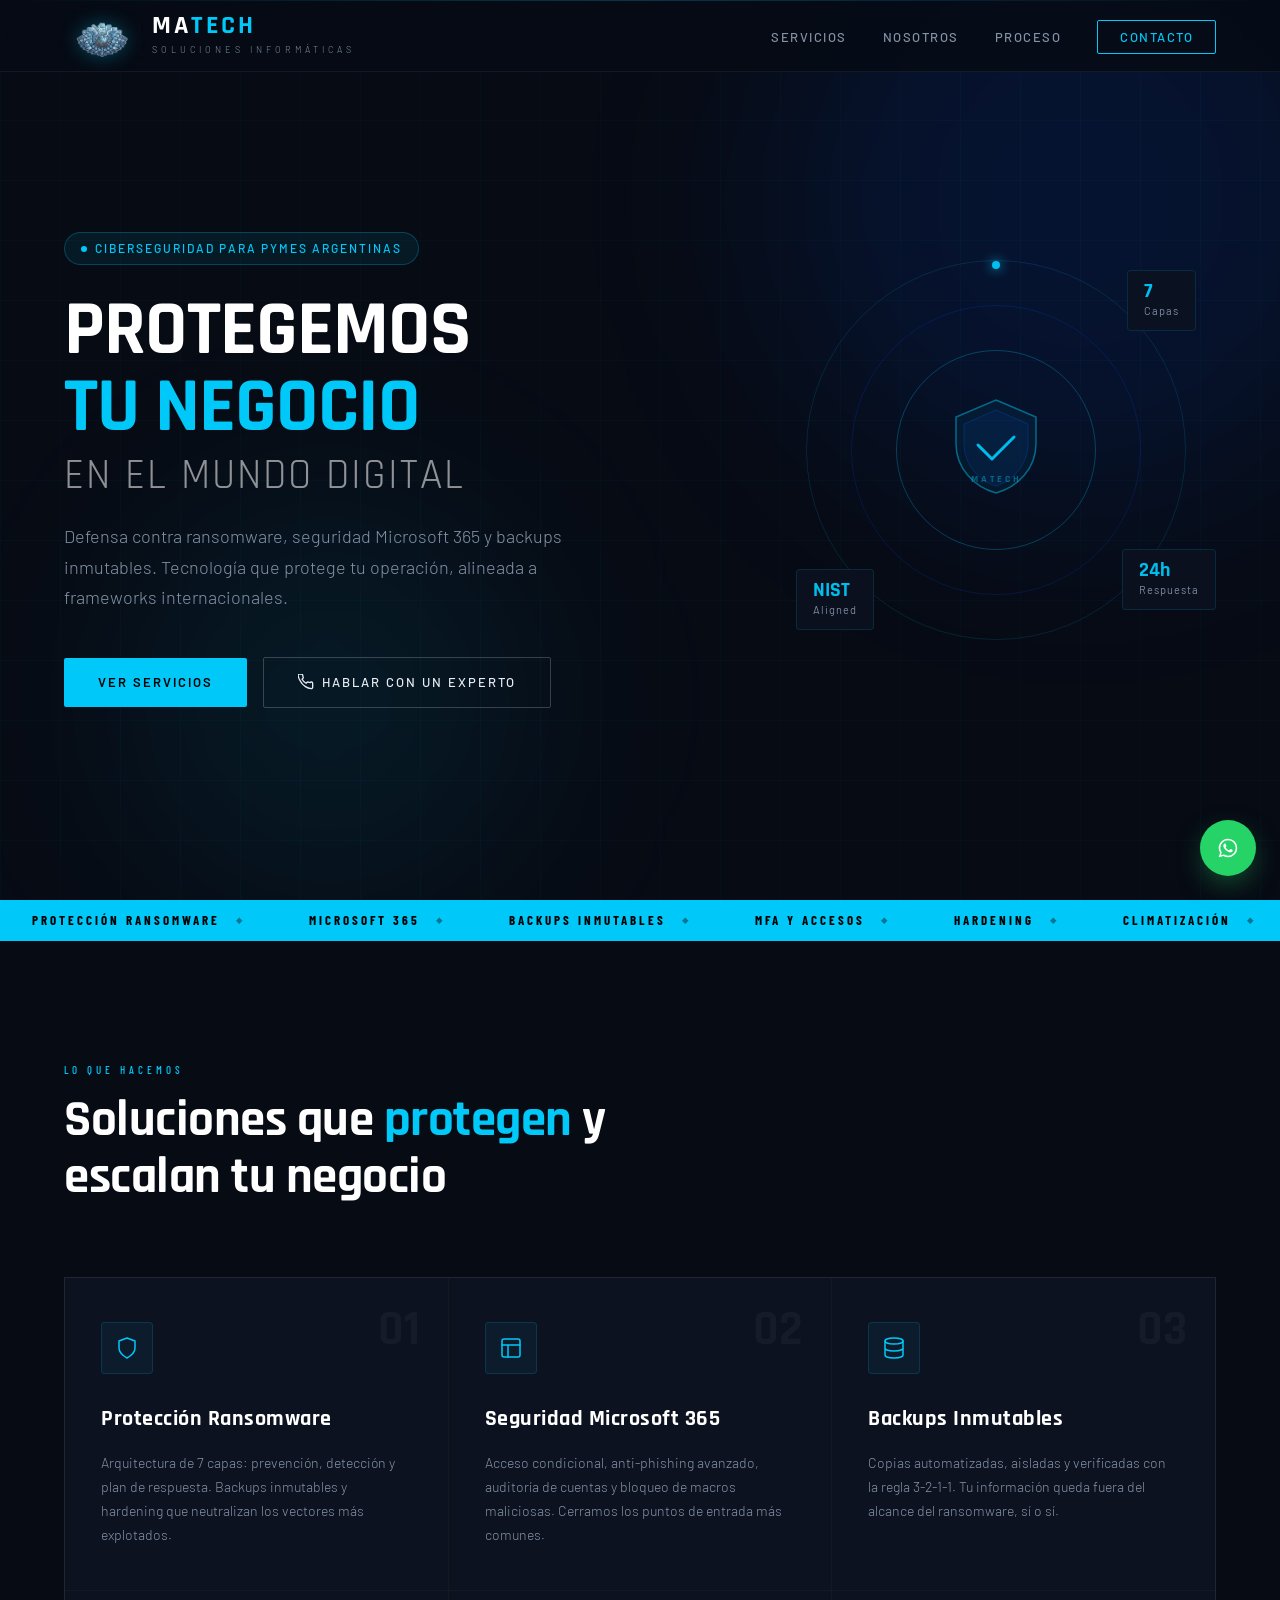
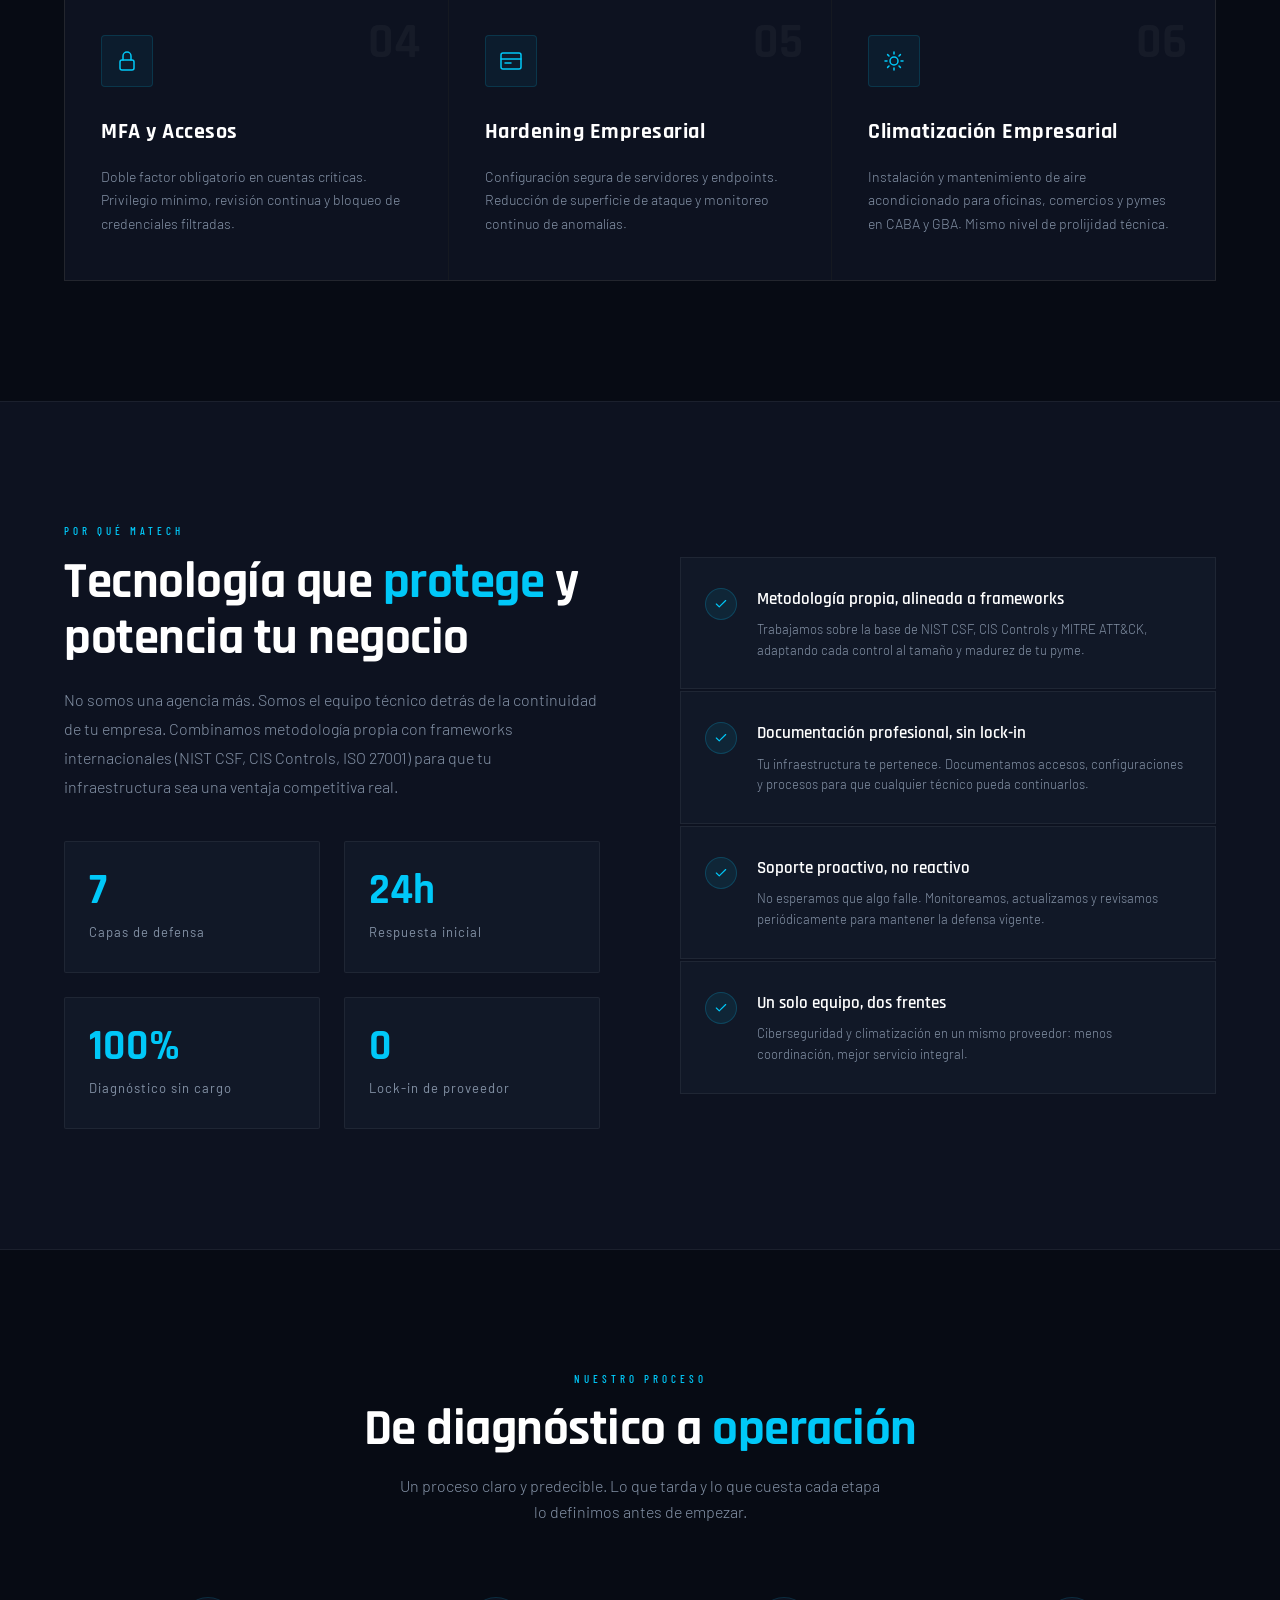
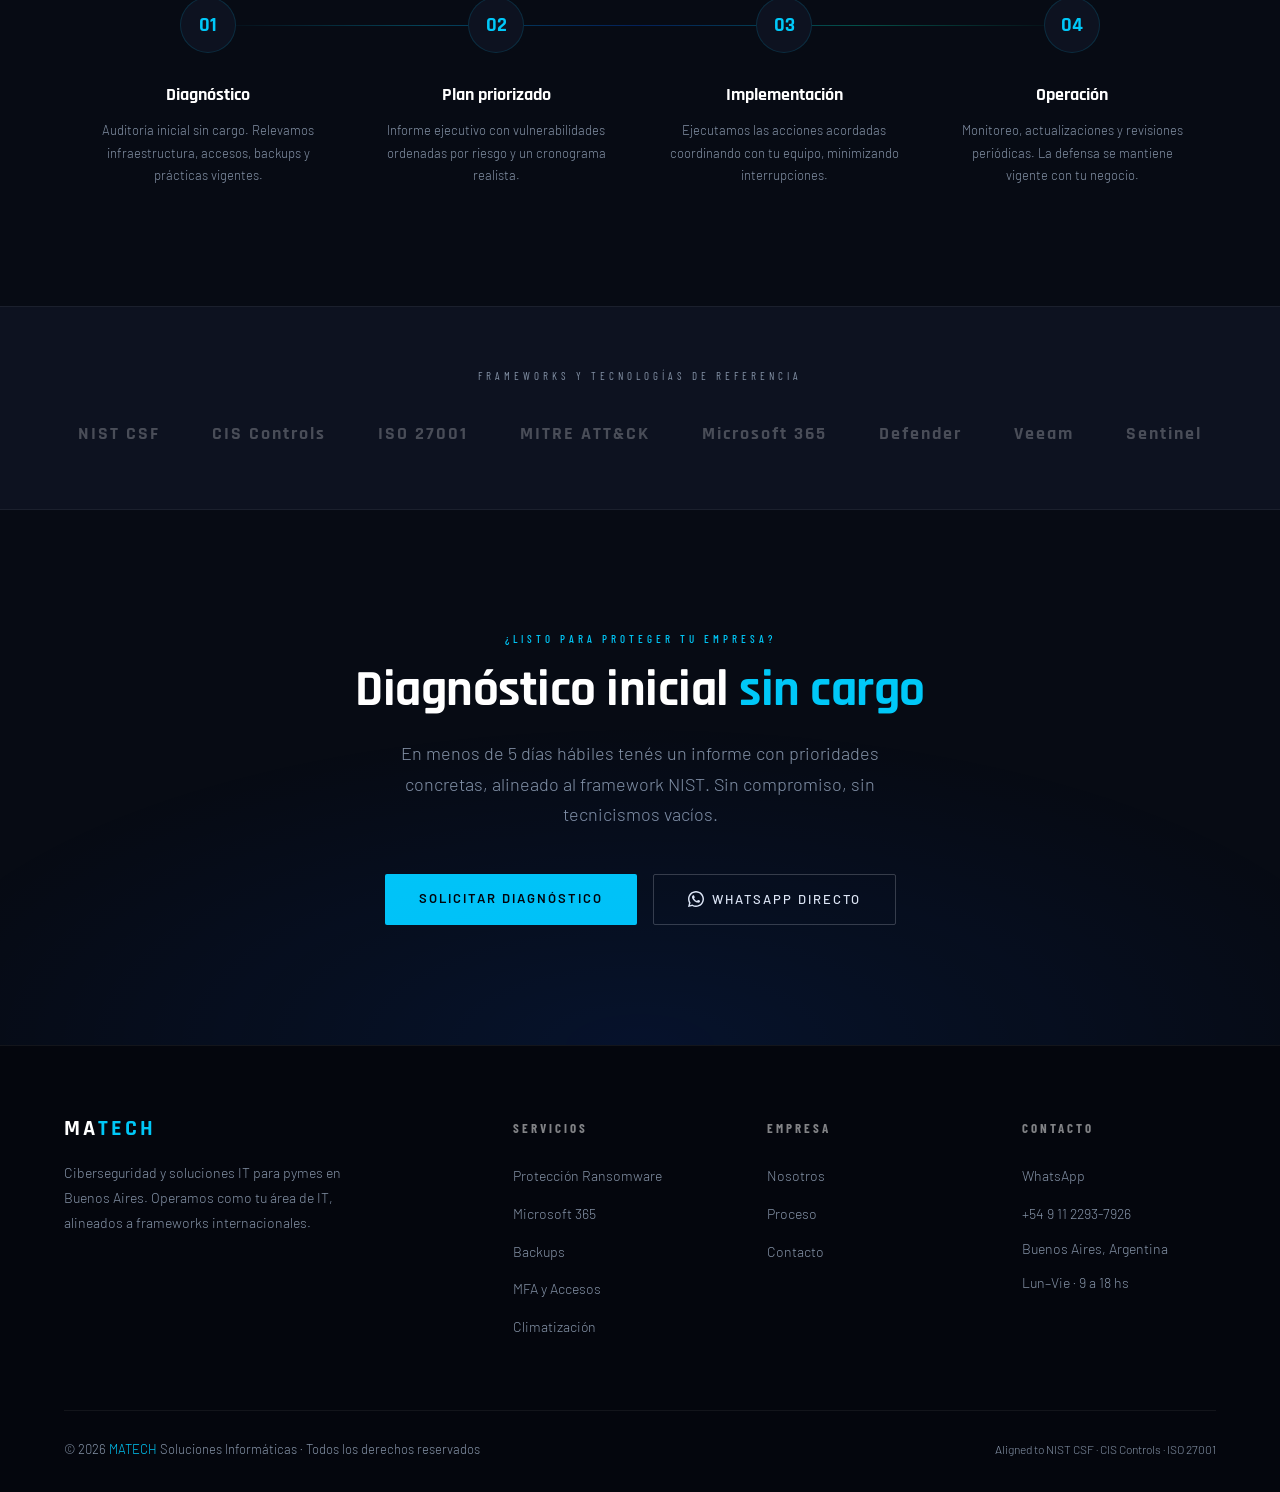
==== commit 745d2bf2: "Update print statement from 'Hello' to 'Goodbye' Version definitiva" ====
--- a/index.html
+++ b/index.html
@@ -138,10 +138,11 @@
   }
 
   .logo-icon {
-    width: 42px;
-    height: 42px;
+    width: auto;
+    height: 44px;
     object-fit: contain;
-    filter: drop-shadow(0 0 8px rgba(0, 200, 248, 0.3));
+    filter: drop-shadow(0 0 10px rgba(0, 200, 248, 0.35));
+    flex-shrink: 0;
   }
 
   .logo-text {
@@ -1005,7 +1006,7 @@
 <!-- NAV -->
 <nav>
   <a href="#inicio" class="logo" aria-label="MATECH — Inicio">
-    <img class="logo-icon" src="assets/Gemini_Generated_Image_.png" alt="MATECH" width="42" height="42">
+    <img class="logo-icon" src="[data-uri]" alt="MATECH" width="42" height="42">
     <div>
       <div class="logo-text">MA<span>TECH</span></div>
       <span class="logo-sub">Soluciones Informáticas</span>
@@ -1301,7 +1302,7 @@
   <div class="footer-top">
     <div class="footer-brand">
       <a href="#inicio" class="logo">
-        <img class="logo-icon" src="assets/Gemini_Generated_Image_.png" alt="MATECH" width="36" height="36">
+        
         <div class="logo-text" style="font-size:22px;">MA<span>TECH</span></div>
       </a>
       <p>Ciberseguridad y soluciones IT para pymes en Buenos Aires. Operamos como tu área de IT, alineados a frameworks internacionales.</p>
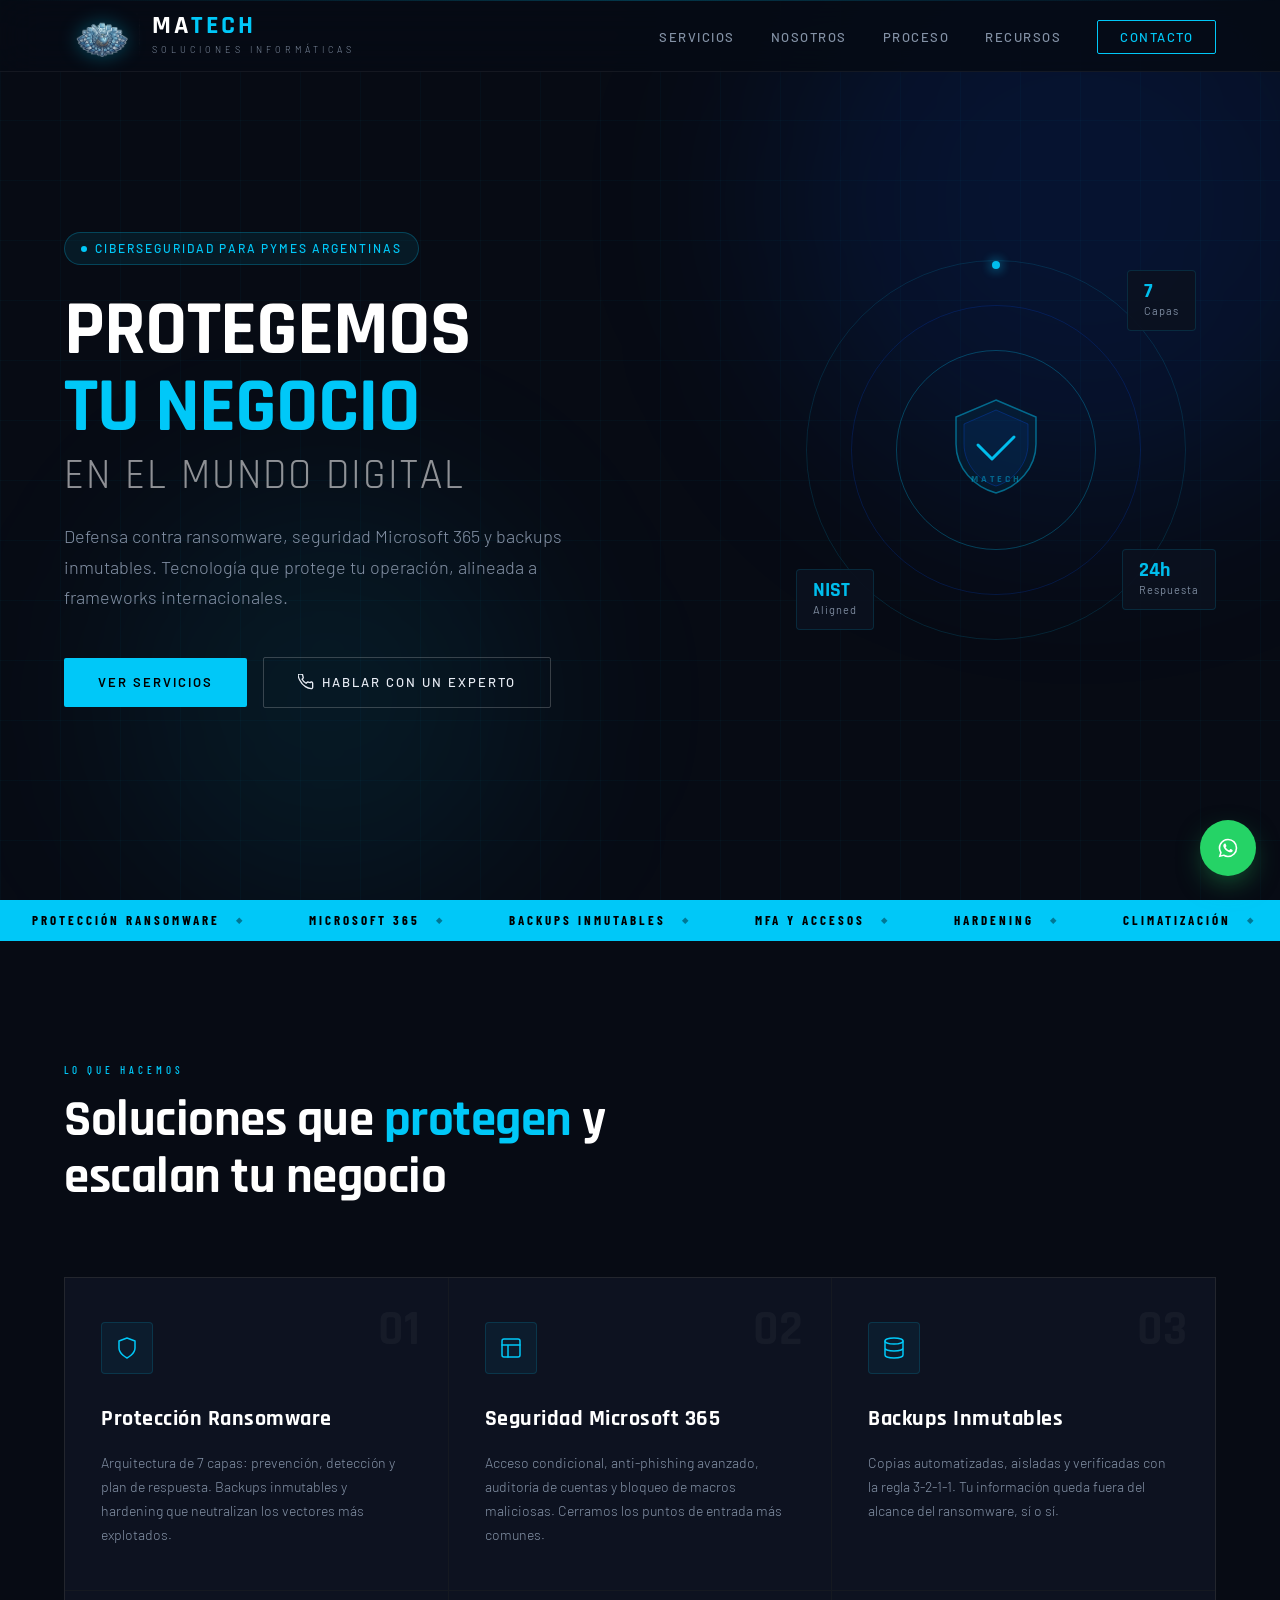
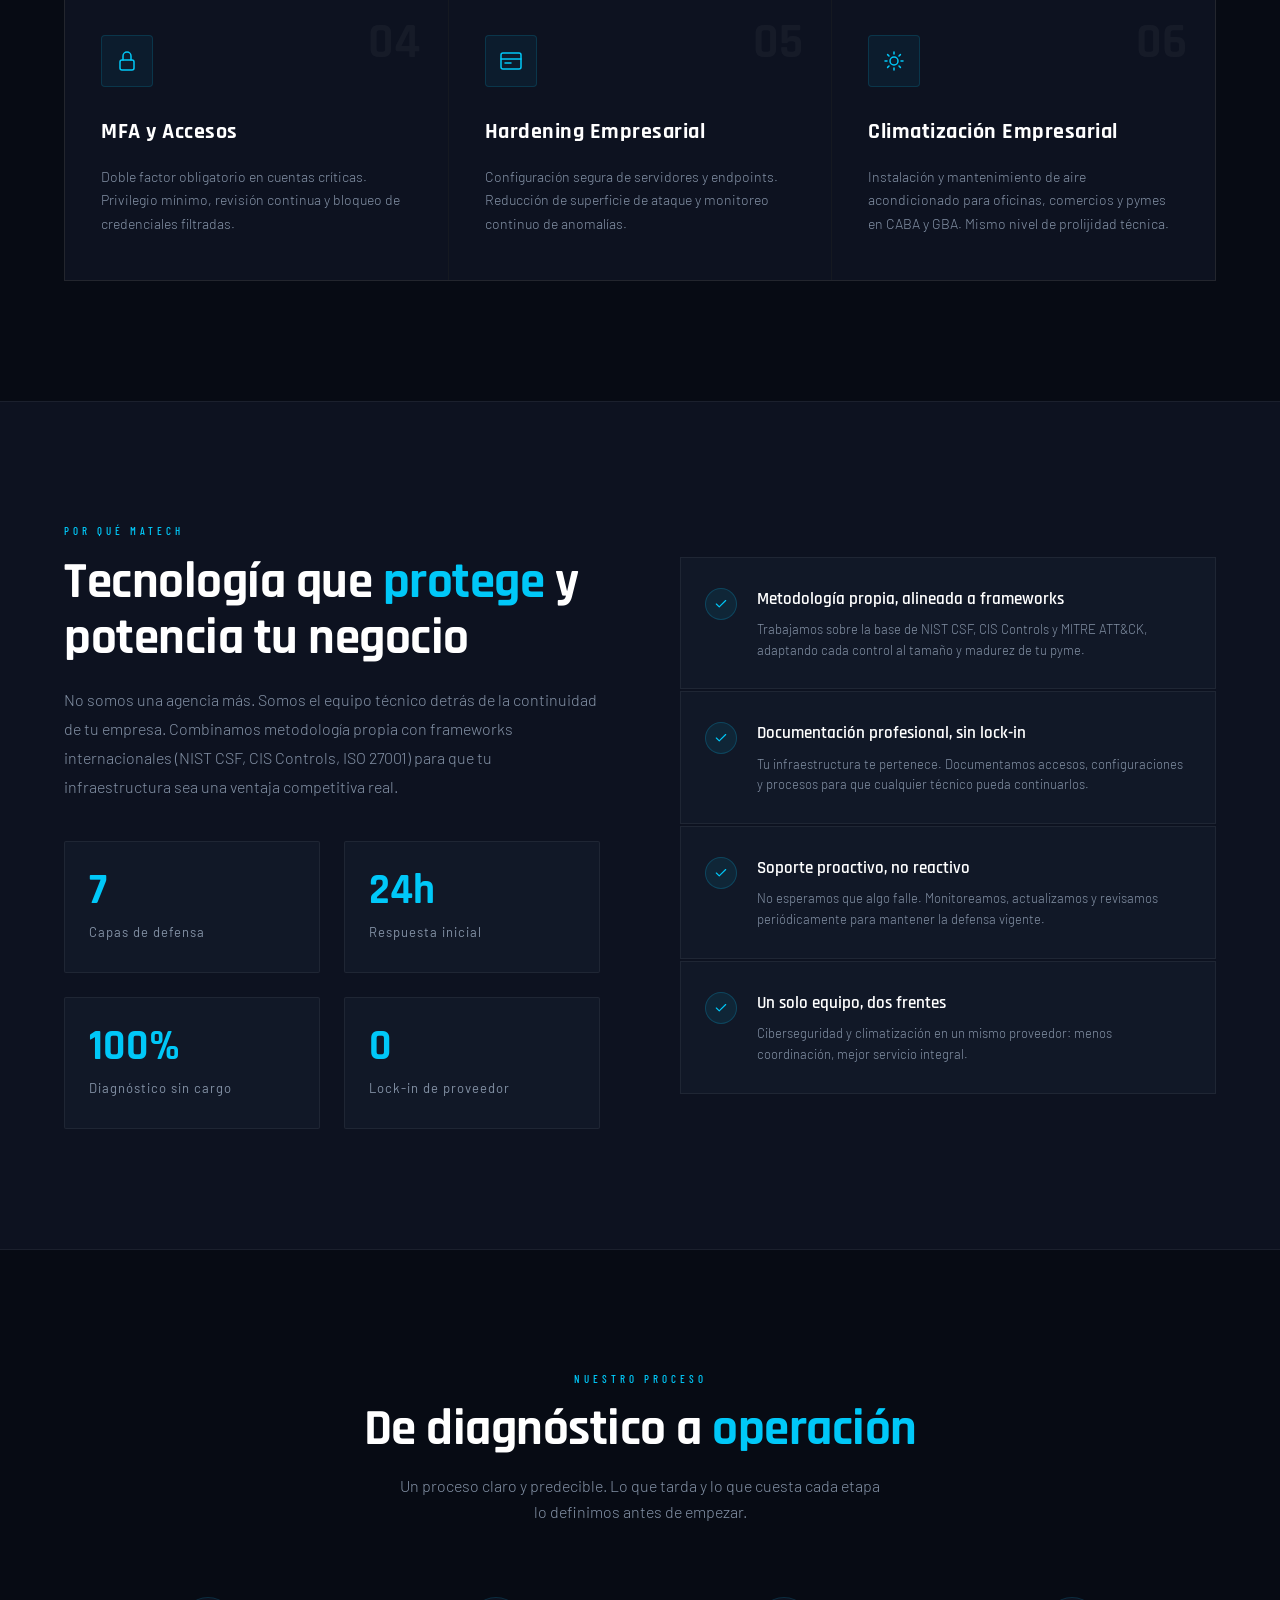
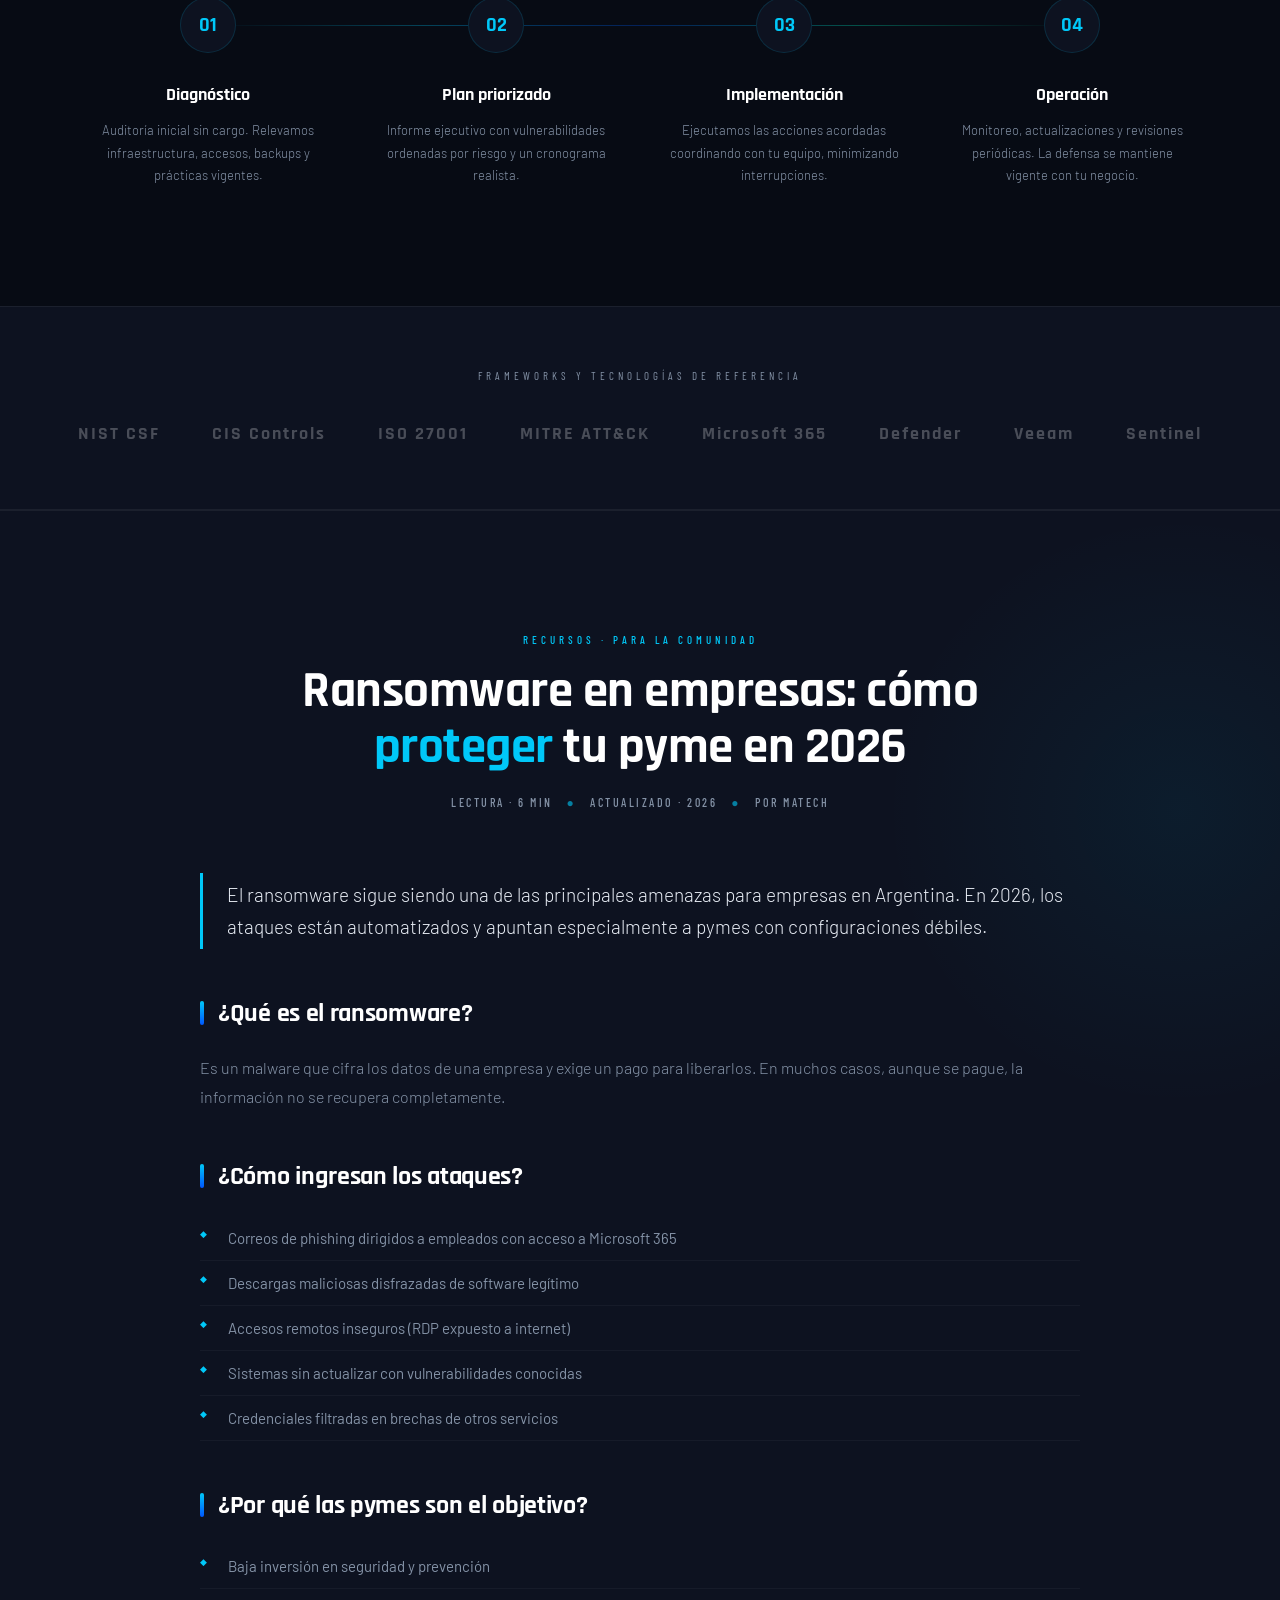
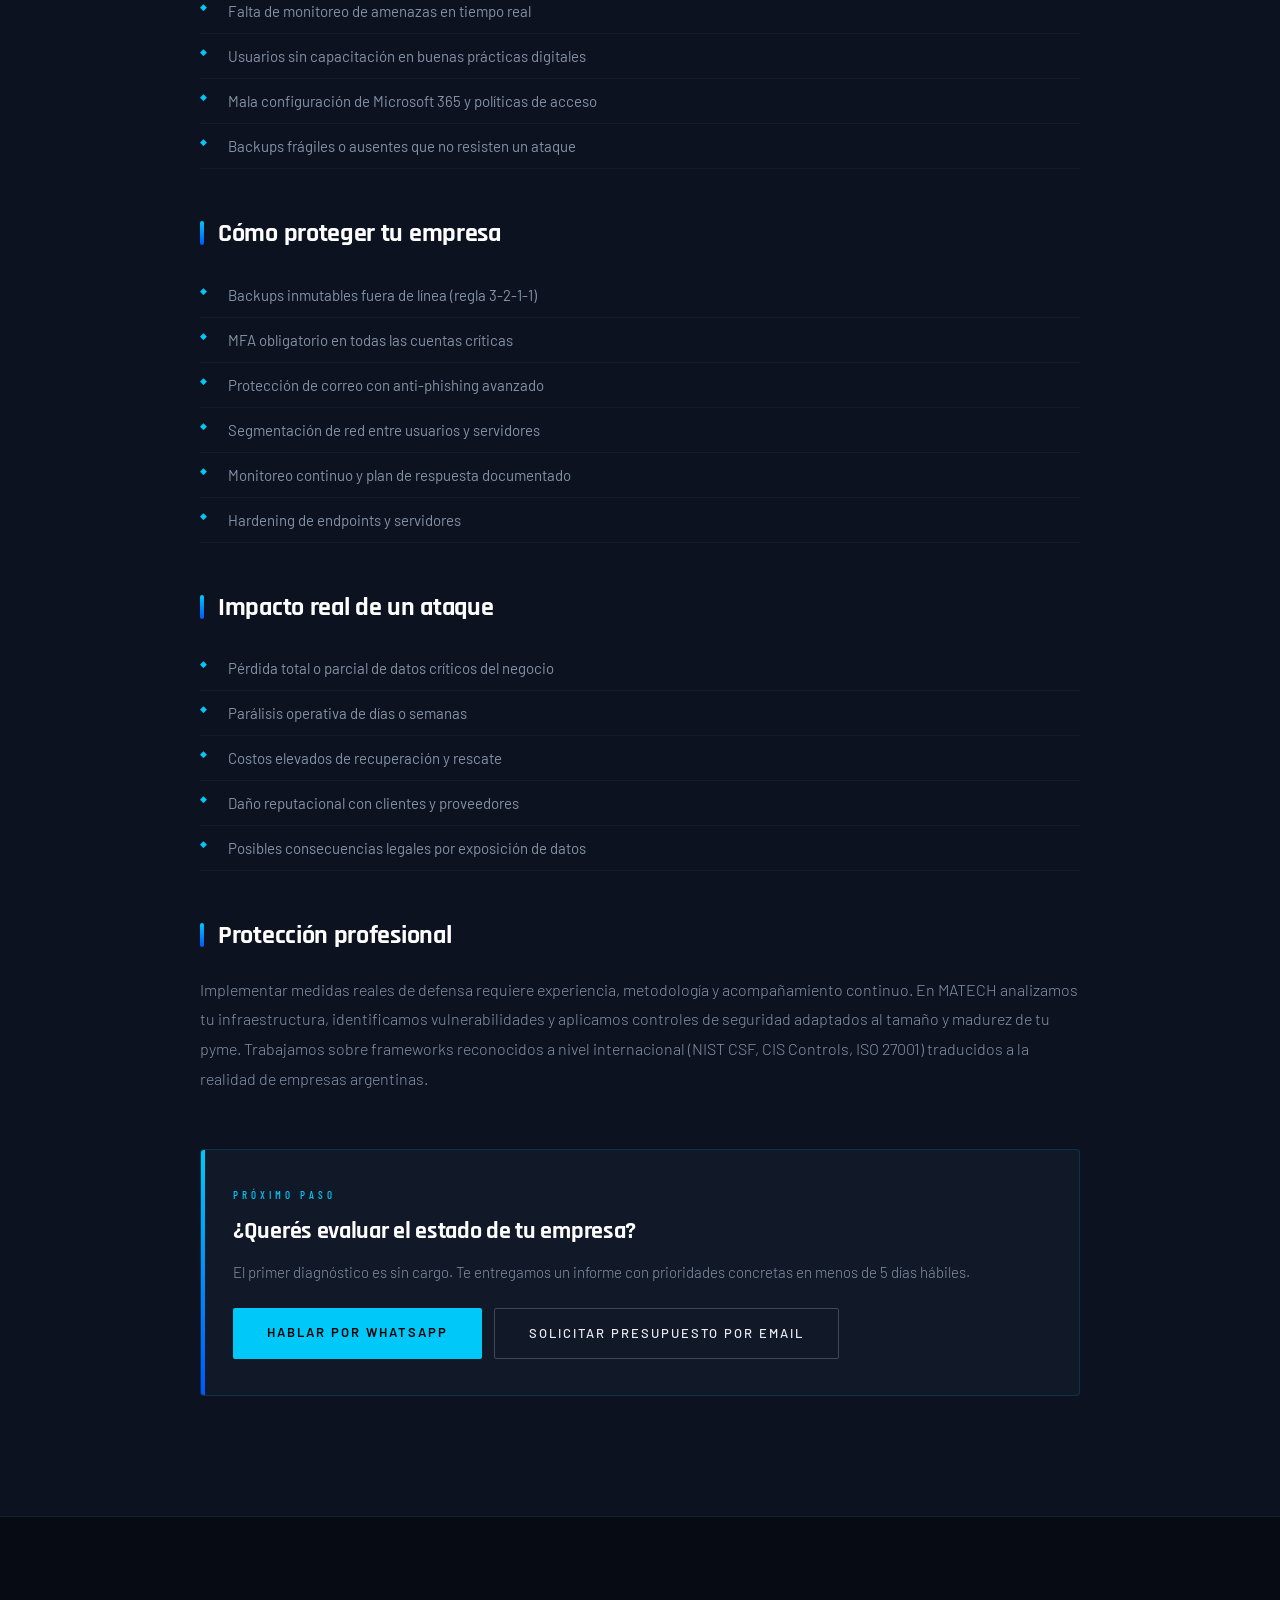
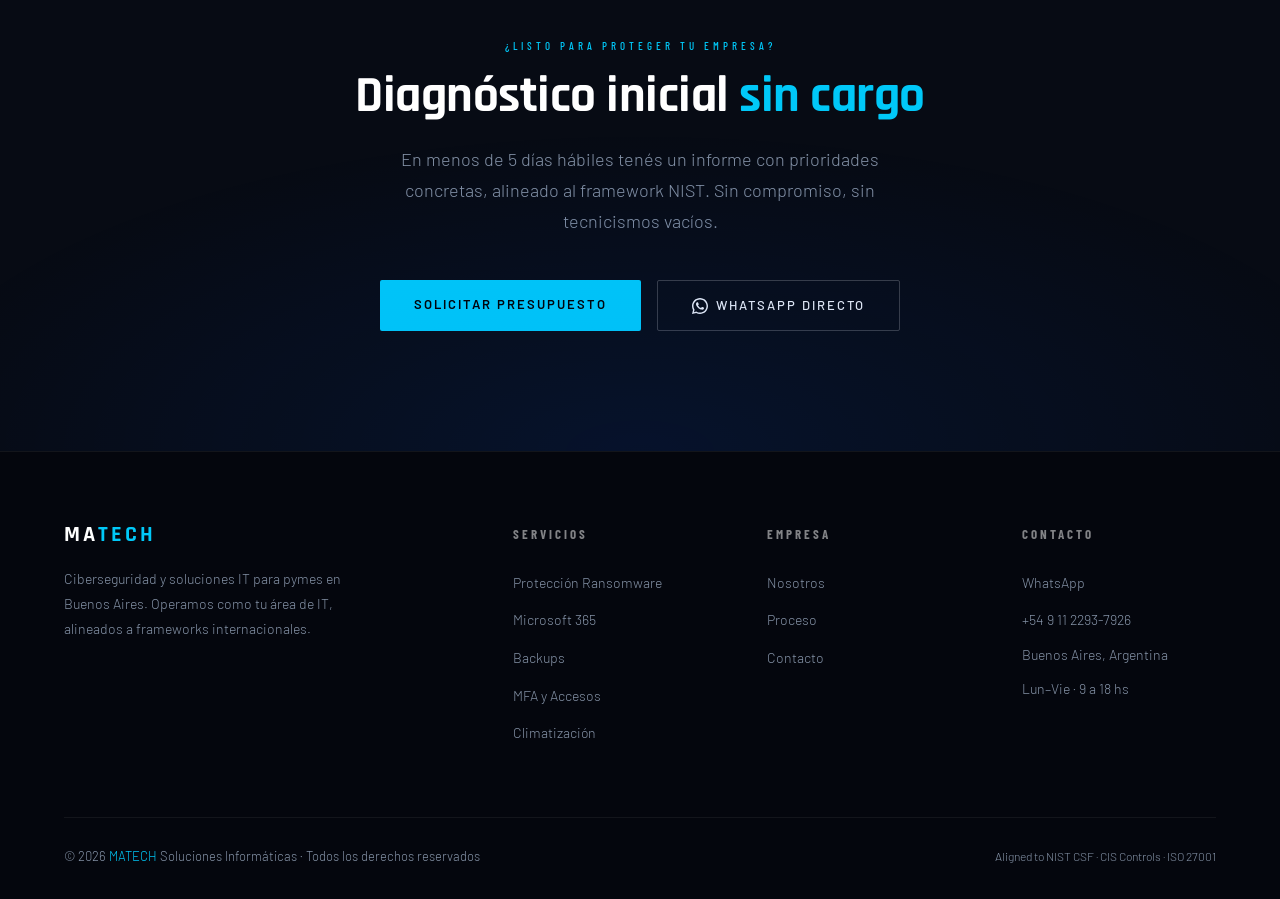
==== commit c73556d5: "Add resources section with article on ransomware" ====
--- a/index.html
+++ b/index.html
@@ -24,7 +24,12 @@
 
 <meta name="theme-color" content="#070b14">
 
-<link rel="icon" href="assets/favicon.ico">
+<!-- Favicons -->
+<link rel="icon" href="favicon.ico" sizes="any">
+<link rel="icon" type="image/png" sizes="32x32" href="favicon-32x32.png">
+<link rel="icon" type="image/png" sizes="16x16" href="favicon-16x16.png">
+<link rel="apple-touch-icon" sizes="180x180" href="apple-touch-icon.png">
+<link rel="manifest" href="site.webmanifest">
 <link rel="preconnect" href="https://fonts.googleapis.com">
 <link rel="preconnect" href="https://fonts.gstatic.com" crossorigin>
 <link href="https://fonts.googleapis.com/css2?family=Rajdhani:wght@400;500;600;700&family=Barlow:ital,wght@0,300;0,400;0,500;0,600;1,300&family=Barlow+Condensed:wght@500;700&display=swap" rel="stylesheet">
@@ -969,33 +974,166 @@
     .footer-top { grid-template-columns: 1fr 1fr; }
   }
 
+  /* RESOURCES / BLOG */
+  .resources {
+    padding: 120px 5%;
+    background: var(--bg2);
+    border-top: 1px solid var(--border2);
+    border-bottom: 1px solid var(--border2);
+    position: relative;
+    overflow: hidden;
+  }
+
+  .resources::before {
+    content: '';
+    position: absolute;
+    top: 0; right: -200px;
+    width: 600px; height: 600px;
+    background: radial-gradient(circle, rgba(0,200,248,0.06), transparent 70%);
+    pointer-events: none;
+  }
+
+  .resources-inner {
+    max-width: 880px;
+    margin: 0 auto;
+    position: relative;
+  }
+
+  .resources-header {
+    text-align: center;
+    margin-bottom: 60px;
+  }
+
+  .resources-header h2 {
+    margin-bottom: 18px;
+    max-width: 720px;
+    margin-inline: auto;
+  }
+
+  .article-meta {
+    display: flex;
+    justify-content: center;
+    gap: 14px;
+    flex-wrap: wrap;
+    margin-top: 18px;
+    font-family: 'Barlow Condensed', sans-serif;
+    font-weight: 500;
+    font-size: 12px;
+    letter-spacing: 2.5px;
+    text-transform: uppercase;
+    color: var(--muted);
+  }
+
+  .article-meta .dot { color: var(--accent); opacity: 0.6; }
+
+  .article-body p.lead {
+    font-size: 19px;
+    font-weight: 300;
+    line-height: 1.7;
+    color: var(--text);
+    margin-bottom: 40px;
+    border-left: 3px solid var(--accent);
+    padding: 6px 0 6px 24px;
+  }
+
+  .article-body h3 {
+    font-family: 'Rajdhani', sans-serif;
+    font-weight: 700;
+    font-size: 26px;
+    color: #fff;
+    margin: 44px 0 18px;
+    letter-spacing: -0.3px;
+    position: relative;
+    padding-left: 18px;
+  }
+
+  .article-body h3::before {
+    content: '';
+    position: absolute;
+    left: 0; top: 8px;
+    width: 4px; height: 24px;
+    background: linear-gradient(180deg, var(--accent), var(--accent2));
+    border-radius: 2px;
+  }
+
+  .article-body p {
+    color: var(--muted);
+    font-size: 16px;
+    font-weight: 300;
+    line-height: 1.85;
+    margin-bottom: 16px;
+  }
+
+  .article-body ul {
+    list-style: none;
+    margin: 18px 0 28px;
+    padding: 0;
+  }
+
+  .article-body ul li {
+    position: relative;
+    padding: 10px 0 10px 28px;
+    color: var(--muted);
+    font-size: 15px;
+    line-height: 1.6;
+    border-bottom: 1px solid rgba(255,255,255,0.04);
+  }
+
+  .article-body ul li::before {
+    content: '◆';
+    position: absolute;
+    left: 0; top: 11px;
+    color: var(--accent);
+    font-size: 9px;
+  }
+
+  .article-cta {
+    margin-top: 56px;
+    padding: 36px 32px;
+    background: var(--bg3);
+    border: 1px solid var(--border);
+    border-radius: 4px;
+    position: relative;
+    overflow: hidden;
+  }
+
+  .article-cta::before {
+    content: '';
+    position: absolute;
+    top: 0; left: 0;
+    width: 4px; height: 100%;
+    background: linear-gradient(180deg, var(--accent), var(--accent2));
+  }
+
+  .article-cta .section-label { margin-bottom: 8px; }
+
+  .article-cta h4 {
+    font-family: 'Rajdhani', sans-serif;
+    font-weight: 700;
+    font-size: 24px;
+    color: #fff;
+    margin-bottom: 10px;
+    letter-spacing: -0.3px;
+  }
+
+  .article-cta p {
+    color: var(--muted);
+    font-size: 15px;
+    margin-bottom: 22px;
+    line-height: 1.7;
+  }
+
+  .article-cta-actions {
+    display: flex;
+    gap: 12px;
+    flex-wrap: wrap;
+  }
+
   @media (max-width: 720px) {
-    nav ul {
-      position: absolute;
-      top: 72px; left: 0; right: 0;
-      flex-direction: column;
-      align-items: stretch;
-      gap: 0;
-      background: rgba(7,11,20,0.98);
-      backdrop-filter: blur(20px);
-      -webkit-backdrop-filter: blur(20px);
-      border-bottom: 1px solid var(--border2);
-      padding: 16px 5%;
-      transform: translateY(-12px);
-      opacity: 0;
-      pointer-events: none;
-      transition: opacity .2s, transform .2s;
-    }
-    nav ul.is-open { transform: none; opacity: 1; pointer-events: auto; }
-    nav ul li { padding: 8px 0; }
-    nav ul li a { display: block; padding: 8px 0; }
-    .nav-toggle { display: inline-flex; padding: 8px; }
-    .services-grid { grid-template-columns: 1fr; }
-    .footer-top { grid-template-columns: 1fr; gap: 40px; }
-    .process-steps { grid-template-columns: 1fr; }
-    .logo-sub { display: none; }
-    .hero { padding: 100px 5% 60px; }
-    .services, .why, .process, .cta-section { padding: 80px 5%; }
+    .resources { padding: 80px 5%; }
+    .article-body h3 { font-size: 22px; }
+    .article-body p.lead { font-size: 17px; }
+    .article-cta { padding: 28px 22px; }
   }
 </style>
 </head>
@@ -1019,6 +1157,7 @@
     <li><a href="#servicios">Servicios</a></li>
     <li><a href="#nosotros">Nosotros</a></li>
     <li><a href="#proceso">Proceso</a></li>
+    <li><a href="#recursos">Recursos</a></li>
     <li><a href="#contacto" class="nav-cta">Contacto</a></li>
   </ul>
 </nav>
@@ -1277,6 +1416,99 @@
   </div>
 </div>
 
+<!-- RESOURCES / BLOG -->
+<section class="resources" id="recursos">
+  <div class="resources-inner">
+
+    <div class="resources-header fade-in">
+      <div class="section-label">Recursos · Para la comunidad</div>
+      <h2>Ransomware en empresas: cómo <span>proteger</span> tu pyme en 2026</h2>
+      <div class="article-meta">
+        <span>Lectura · 6 min</span>
+        <span class="dot">●</span>
+        <span>Actualizado · 2026</span>
+        <span class="dot">●</span>
+        <span>Por MATECH</span>
+      </div>
+    </div>
+
+    <article class="article-body fade-in">
+
+      <p class="lead">
+        El ransomware sigue siendo una de las principales amenazas para empresas en Argentina.
+        En 2026, los ataques están automatizados y apuntan especialmente a pymes con configuraciones débiles.
+      </p>
+
+      <h3>¿Qué es el ransomware?</h3>
+      <p>
+        Es un malware que cifra los datos de una empresa y exige un pago para liberarlos.
+        En muchos casos, aunque se pague, la información no se recupera completamente.
+      </p>
+
+      <h3>¿Cómo ingresan los ataques?</h3>
+      <ul>
+        <li>Correos de phishing dirigidos a empleados con acceso a Microsoft 365</li>
+        <li>Descargas maliciosas disfrazadas de software legítimo</li>
+        <li>Accesos remotos inseguros (RDP expuesto a internet)</li>
+        <li>Sistemas sin actualizar con vulnerabilidades conocidas</li>
+        <li>Credenciales filtradas en brechas de otros servicios</li>
+      </ul>
+
+      <h3>¿Por qué las pymes son el objetivo?</h3>
+      <ul>
+        <li>Baja inversión en seguridad y prevención</li>
+        <li>Falta de monitoreo de amenazas en tiempo real</li>
+        <li>Usuarios sin capacitación en buenas prácticas digitales</li>
+        <li>Mala configuración de Microsoft 365 y políticas de acceso</li>
+        <li>Backups frágiles o ausentes que no resisten un ataque</li>
+      </ul>
+
+      <h3>Cómo proteger tu empresa</h3>
+      <ul>
+        <li>Backups inmutables fuera de línea (regla 3-2-1-1)</li>
+        <li>MFA obligatorio en todas las cuentas críticas</li>
+        <li>Protección de correo con anti-phishing avanzado</li>
+        <li>Segmentación de red entre usuarios y servidores</li>
+        <li>Monitoreo continuo y plan de respuesta documentado</li>
+        <li>Hardening de endpoints y servidores</li>
+      </ul>
+
+      <h3>Impacto real de un ataque</h3>
+      <ul>
+        <li>Pérdida total o parcial de datos críticos del negocio</li>
+        <li>Parálisis operativa de días o semanas</li>
+        <li>Costos elevados de recuperación y rescate</li>
+        <li>Daño reputacional con clientes y proveedores</li>
+        <li>Posibles consecuencias legales por exposición de datos</li>
+      </ul>
+
+      <h3>Protección profesional</h3>
+      <p>
+        Implementar medidas reales de defensa requiere experiencia, metodología y acompañamiento continuo.
+        En MATECH analizamos tu infraestructura, identificamos vulnerabilidades y aplicamos controles de seguridad
+        adaptados al tamaño y madurez de tu pyme. Trabajamos sobre frameworks reconocidos a nivel internacional
+        (NIST CSF, CIS Controls, ISO 27001) traducidos a la realidad de empresas argentinas.
+      </p>
+
+      <div class="article-cta">
+        <div class="section-label">Próximo paso</div>
+        <h4>¿Querés evaluar el estado de tu empresa?</h4>
+        <p>El primer diagnóstico es sin cargo. Te entregamos un informe con prioridades concretas en menos de 5 días hábiles.</p>
+        <div class="article-cta-actions">
+          <a href="https://wa.me/5491122937926?text=Hola%20MATECH%2C%20le%C3%AD%20el%20art%C3%ADculo%20de%20ransomware%20y%20quiero%20un%20diagn%C3%B3stico" class="btn-primary" rel="noopener">
+            Hablar por WhatsApp
+          </a>
+          <a href="mailto:matech.solinf@gmail.com?subject=Solicitud%20de%20presupuesto%20-%20Ciberseguridad&body=Hola%20MATECH%2C%0A%0ALe%C3%AD%20el%20art%C3%ADculo%20sobre%20ransomware%20y%20quisiera%20solicitar%20un%20presupuesto.%0A%0ADatos%20de%20mi%20empresa%3A%0A-%20Empresa%3A%20%0A-%20Cantidad%20de%20empleados%3A%20%0A-%20Tel%C3%A9fono%3A%20%0A%0AGracias." class="btn-ghost">
+            Solicitar presupuesto por email
+          </a>
+        </div>
+      </div>
+
+    </article>
+
+  </div>
+</section>
+
 <!-- CTA -->
 <section class="cta-section" id="contacto">
   <div class="section-label">¿Listo para proteger tu empresa?</div>
@@ -1286,7 +1518,7 @@
     Sin compromiso, sin tecnicismos vacíos.
   </p>
   <div class="cta-actions">
-    <a href="https://wa.me/5491122937926?text=Hola%20MATECH,%20quiero%20un%20diagn%C3%B3stico" class="btn-primary" rel="noopener">Solicitar diagnóstico</a>
+    <a href="mailto:matech.solinf@gmail.com?subject=Solicitud%20de%20presupuesto%20-%20MATECH&body=Hola%20MATECH%2C%0A%0AQuisiera%20solicitar%20un%20presupuesto%20para%3A%0A%0A%5BDescrib%C3%AD%20brevemente%20qu%C3%A9%20necesita%20tu%20empresa%5D%0A%0ADatos%20de%20contacto%3A%0A-%20Empresa%3A%20%0A-%20Cantidad%20de%20empleados%3A%20%0A-%20Tel%C3%A9fono%3A%20%0A%0AGracias." class="btn-primary">Solicitar presupuesto</a>
     <a href="https://wa.me/5491122937926" class="btn-ghost" rel="noopener">
       <svg width="16" height="16" viewBox="0 0 24 24" fill="currentColor">
         <path d="M17.472 14.382c-.297-.149-1.758-.867-2.03-.967-.273-.099-.471-.148-.67.15-.197.297-.767.966-.94 1.164-.173.199-.347.223-.644.075-.297-.15-1.255-.463-2.39-1.475-.883-.788-1.48-1.761-1.653-2.059-.173-.297-.018-.458.13-.606.134-.133.298-.347.446-.52.149-.174.198-.298.298-.497.099-.198.05-.371-.025-.52-.075-.149-.669-1.612-.916-2.207-.242-.579-.487-.5-.669-.51-.173-.008-.371-.01-.57-.01-.198 0-.52.074-.792.372-.272.297-1.04 1.016-1.04 2.479 0 1.462 1.065 2.875 1.213 3.074.149.198 2.096 3.2 5.077 4.487.709.306 1.262.489 1.694.625.712.227 1.36.195 1.871.118.571-.085 1.758-.719 2.006-1.413.248-.694.248-1.289.173-1.413-.074-.124-.272-.198-.57-.347z"/>
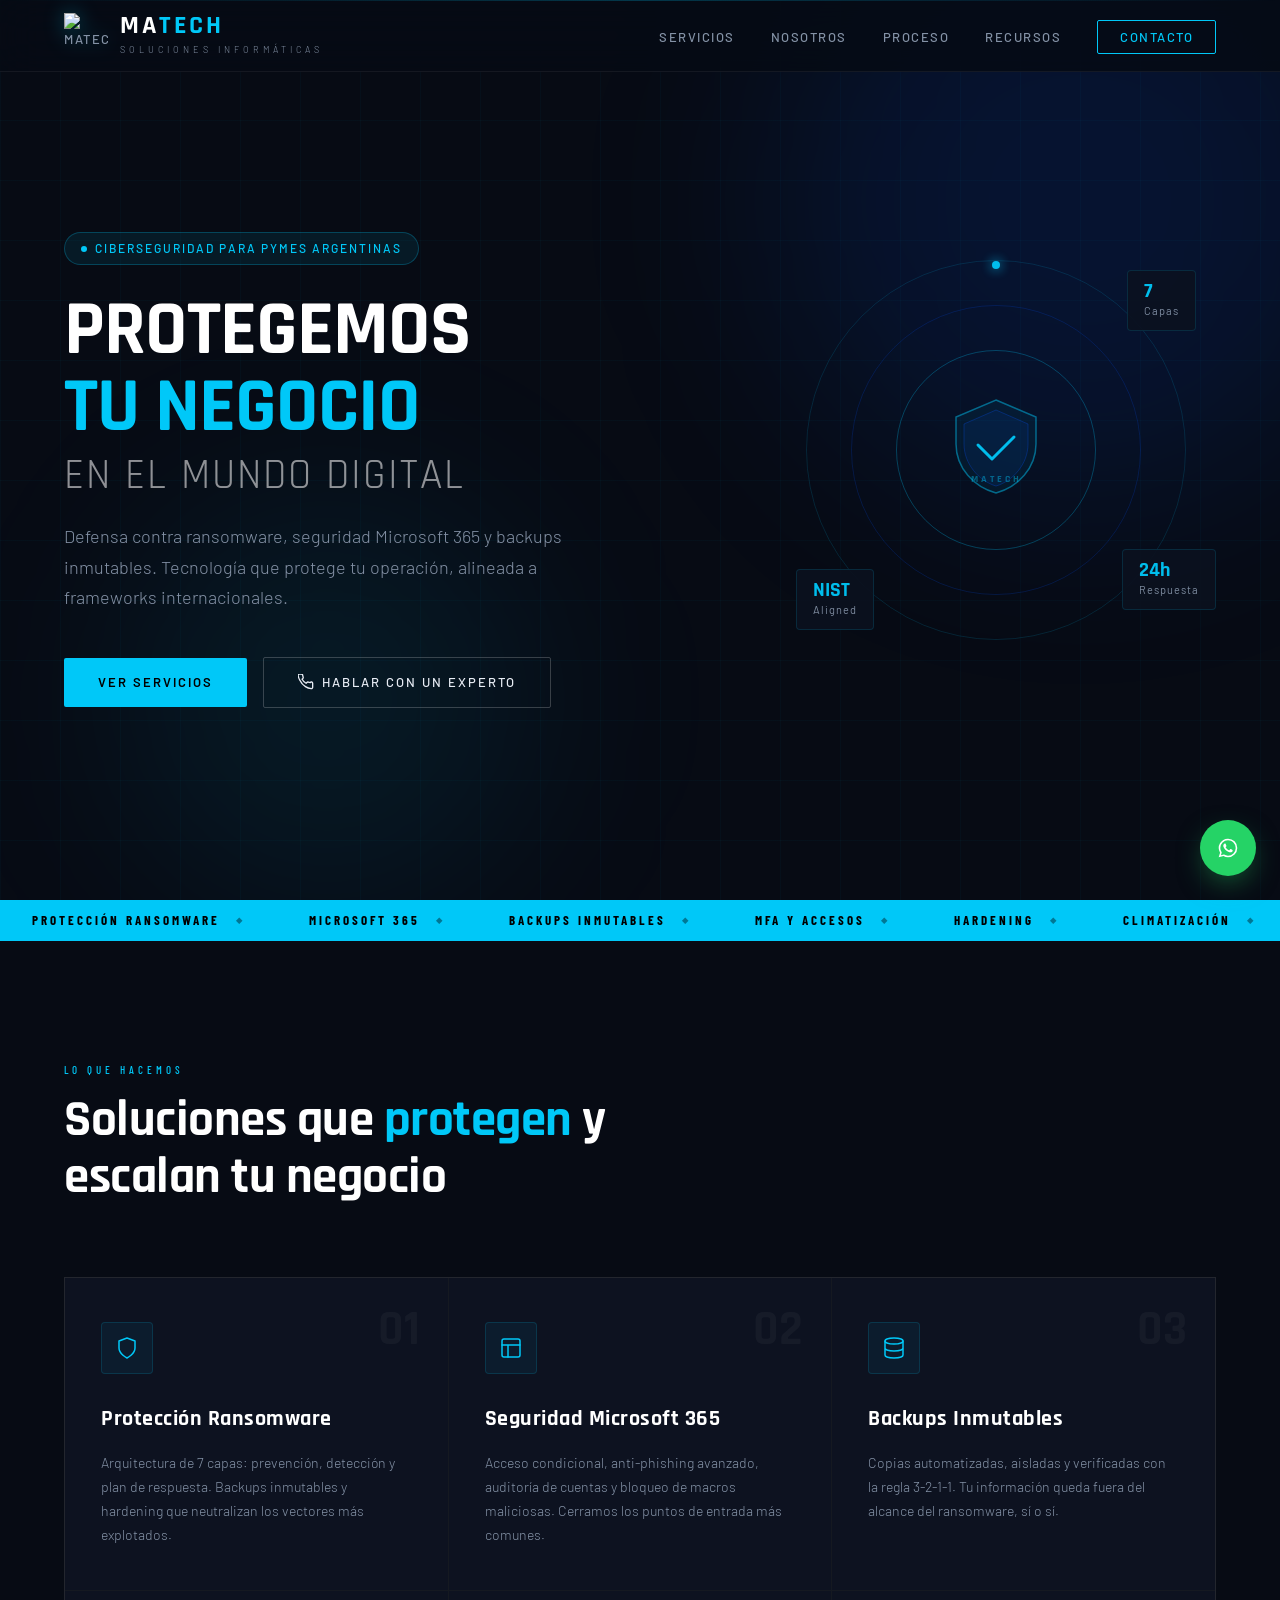
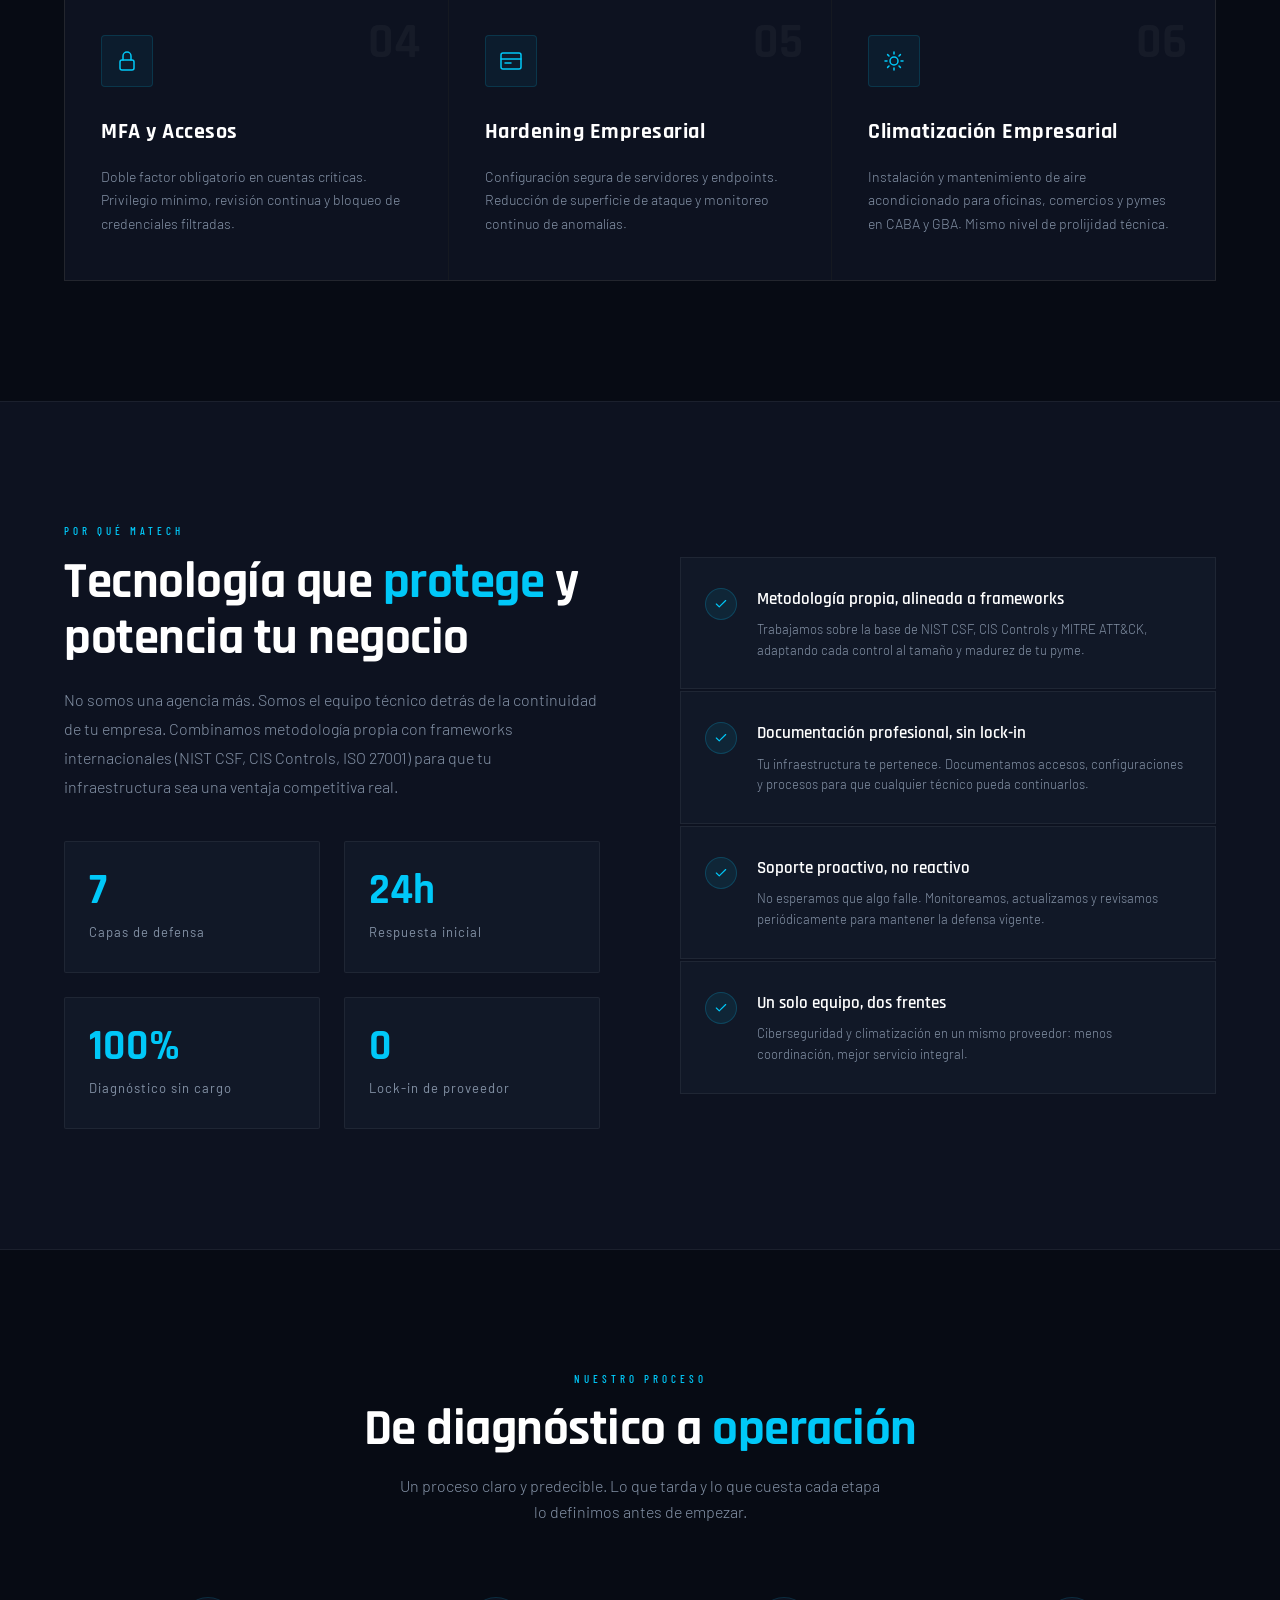
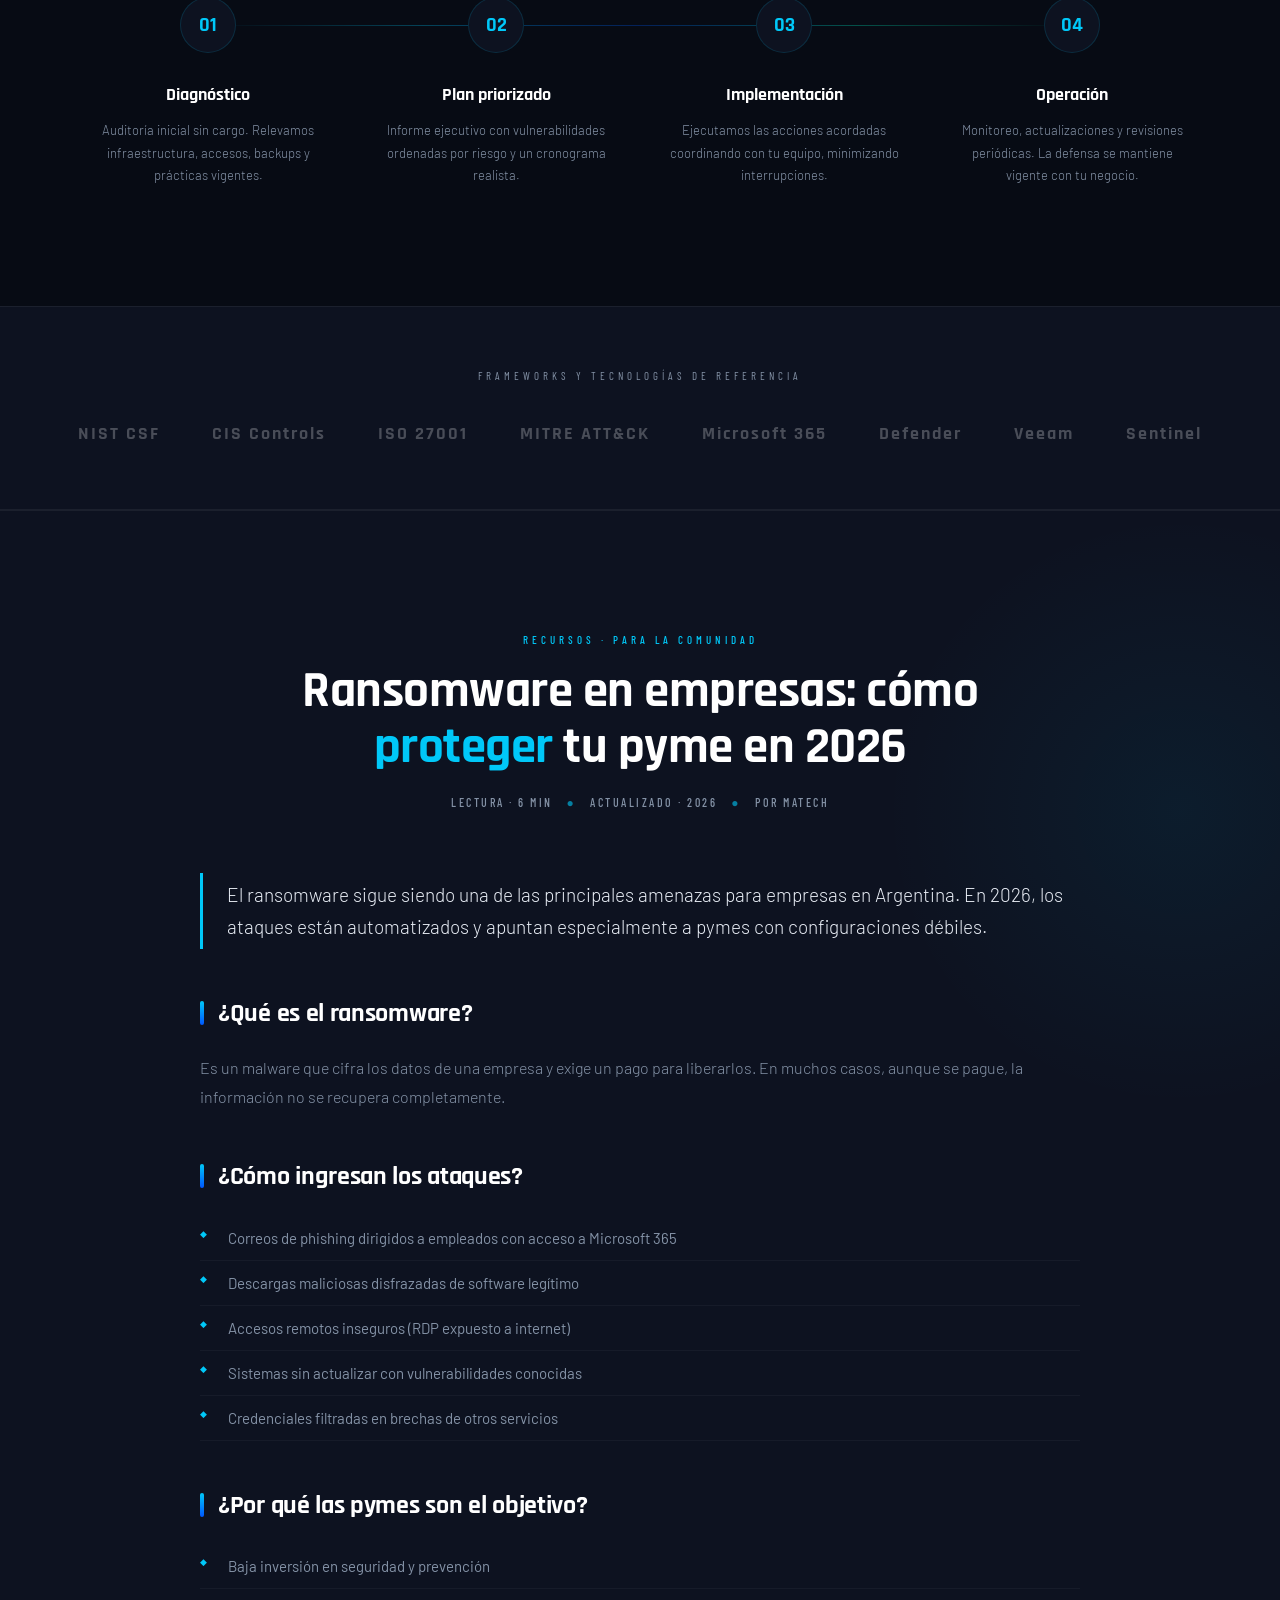
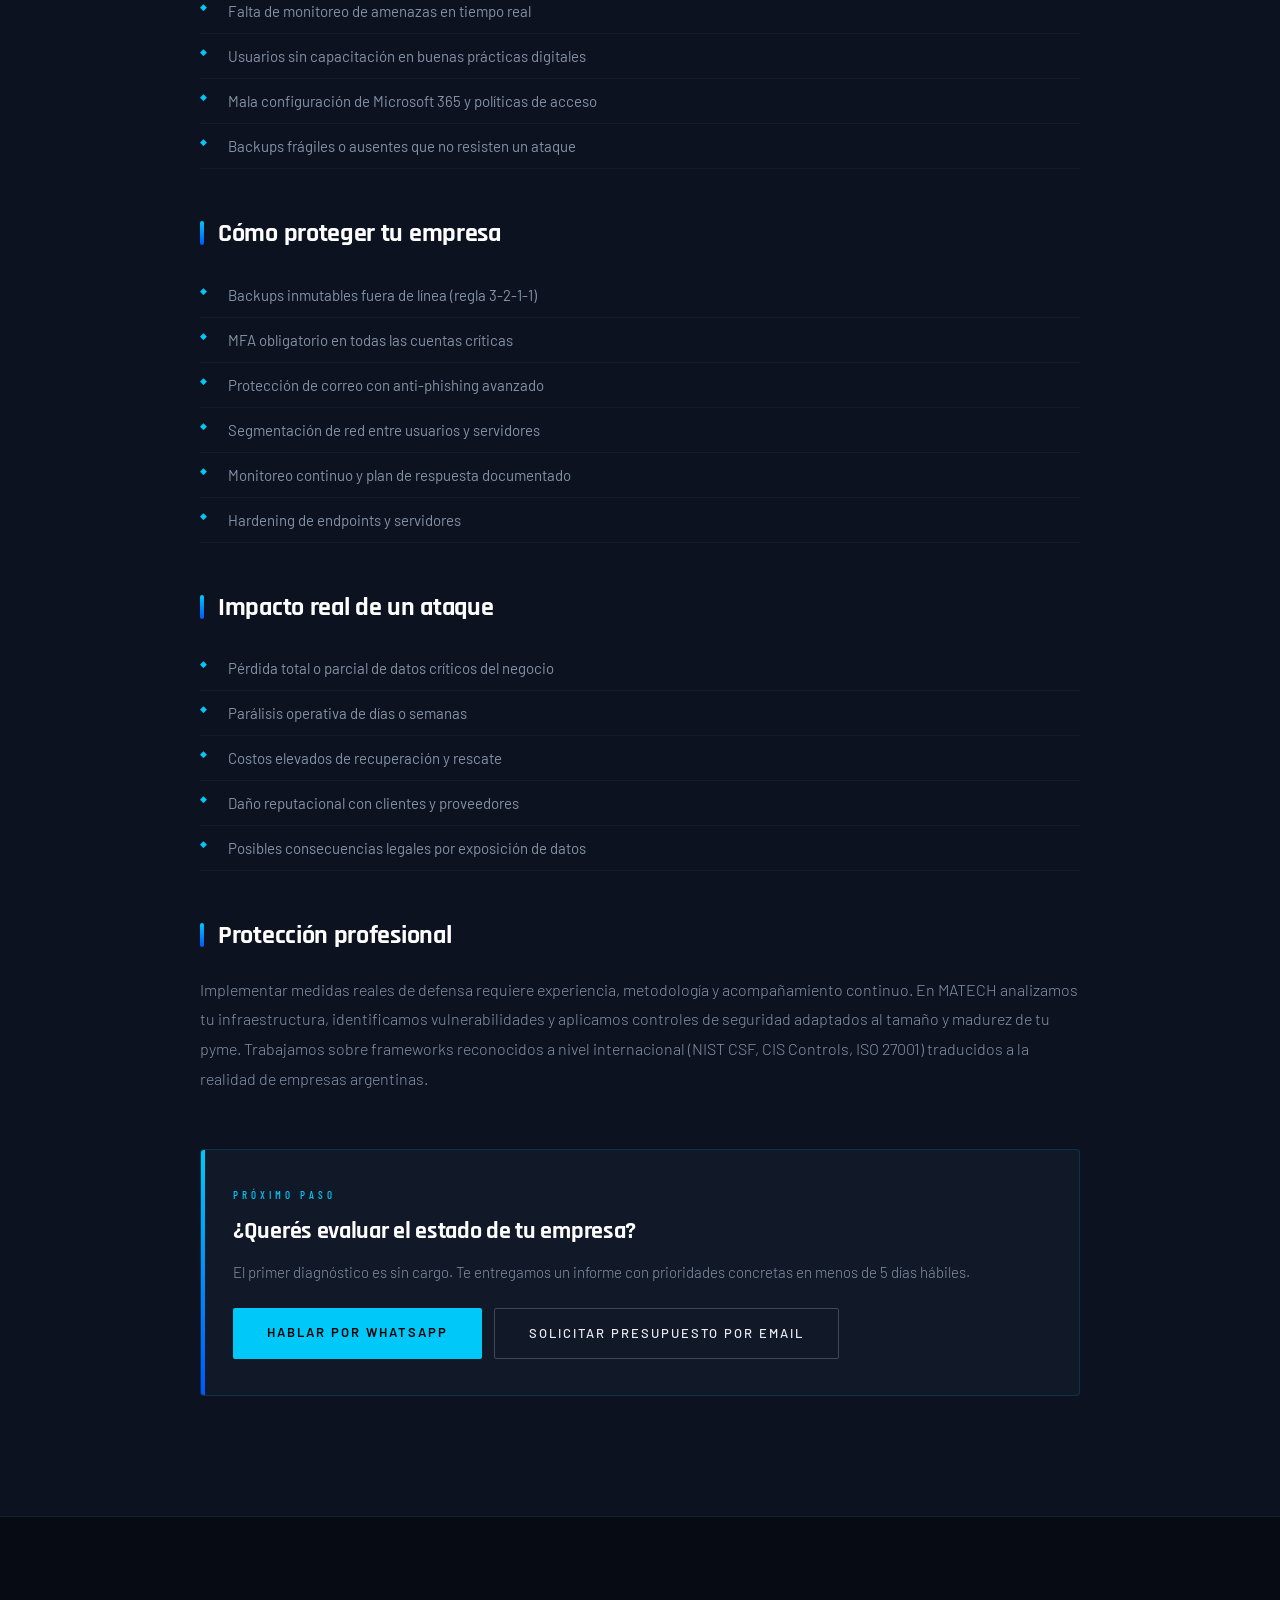
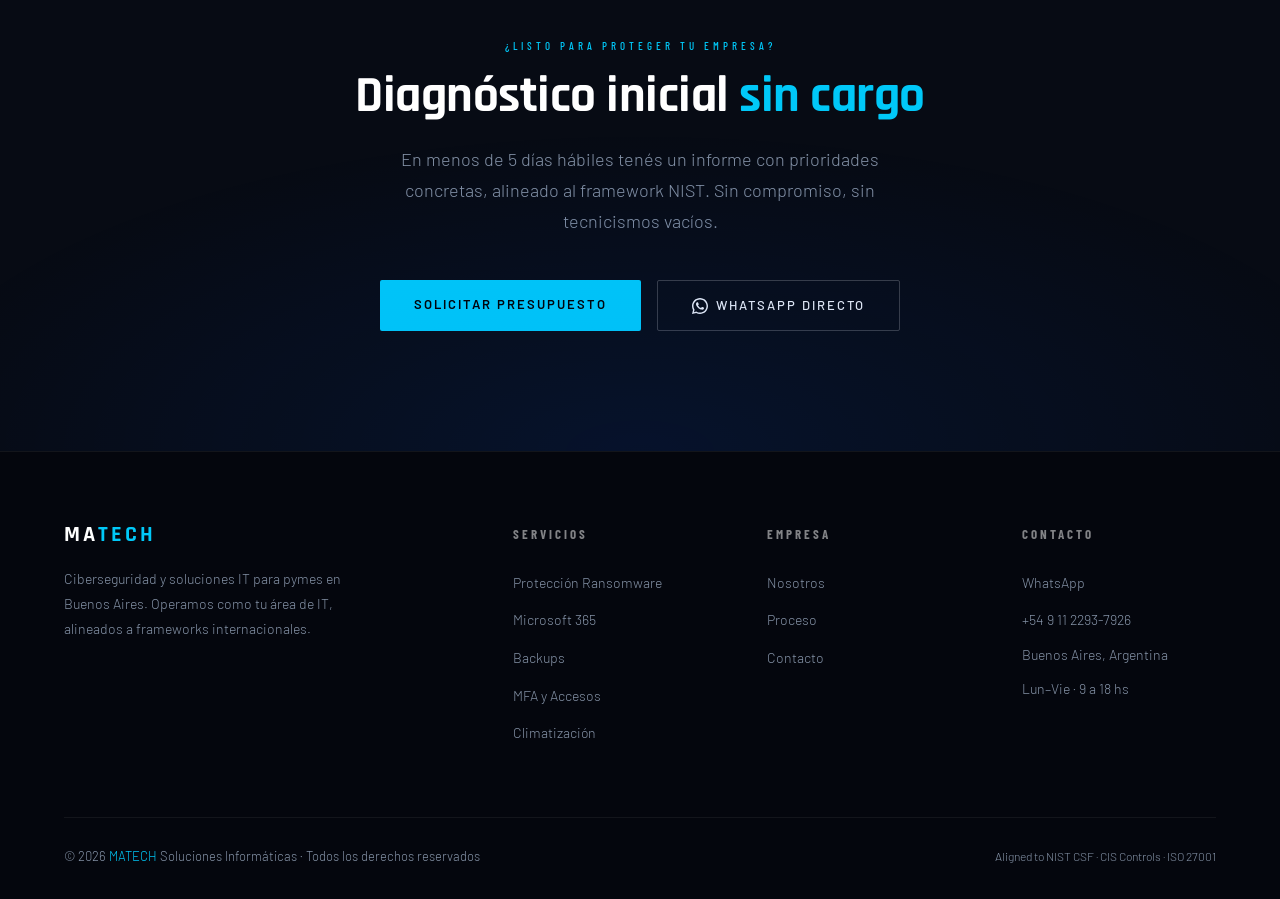
==== commit 56f27040: "Update print statement to display 'Goodbye World'" ====
--- a/index.html
+++ b/index.html
@@ -1135,6 +1135,58 @@
     .article-body p.lead { font-size: 17px; }
     .article-cta { padding: 28px 22px; }
   }
+
+  /* ===== NAV MÓVIL ===== */
+  @media (max-width: 820px) {
+    .nav-toggle { display: block; z-index: 101; }
+
+    #nav-menu {
+      position: fixed;
+      top: 72px;
+      left: 0;
+      right: 0;
+      flex-direction: column;
+      align-items: stretch;
+      gap: 0;
+      padding: 8px 5% 22px;
+      background: rgba(7, 11, 20, 0.98);
+      backdrop-filter: blur(20px);
+      -webkit-backdrop-filter: blur(20px);
+      border-bottom: 1px solid var(--border2);
+      transform: translateY(-130%);
+      opacity: 0;
+      pointer-events: none;
+      transition: transform 0.3s ease, opacity 0.3s ease;
+    }
+
+    #nav-menu.is-open {
+      transform: translateY(0);
+      opacity: 1;
+      pointer-events: auto;
+    }
+
+    #nav-menu li { width: 100%; }
+
+    nav ul a {
+      display: block;
+      padding: 16px 4px;
+      font-size: 15px;
+      border-bottom: 1px solid var(--border2);
+    }
+
+    .nav-cta {
+      text-align: center;
+      margin-top: 14px;
+      padding: 14px 22px;
+    }
+  }
+
+  /* Logo más compacto en pantallas muy angostas */
+  @media (max-width: 420px) {
+    .logo-icon { height: 38px; }
+    .logo-text { font-size: 22px; letter-spacing: 2px; }
+    .logo-sub  { font-size: 8px; letter-spacing: 3px; }
+  }
 </style>
 </head>
 <body>
@@ -1144,7 +1196,7 @@
 <!-- NAV -->
 <nav>
   <a href="#inicio" class="logo" aria-label="MATECH — Inicio">
-    <img class="logo-icon" src="[data-uri]" alt="MATECH" width="42" height="42">
+    <img class="logo-icon" src="[data-uri]" alt="MATECH" width="42" height="42">
     <div>
       <div class="logo-text">MA<span>TECH</span></div>
       <span class="logo-sub">Soluciones Informáticas</span>
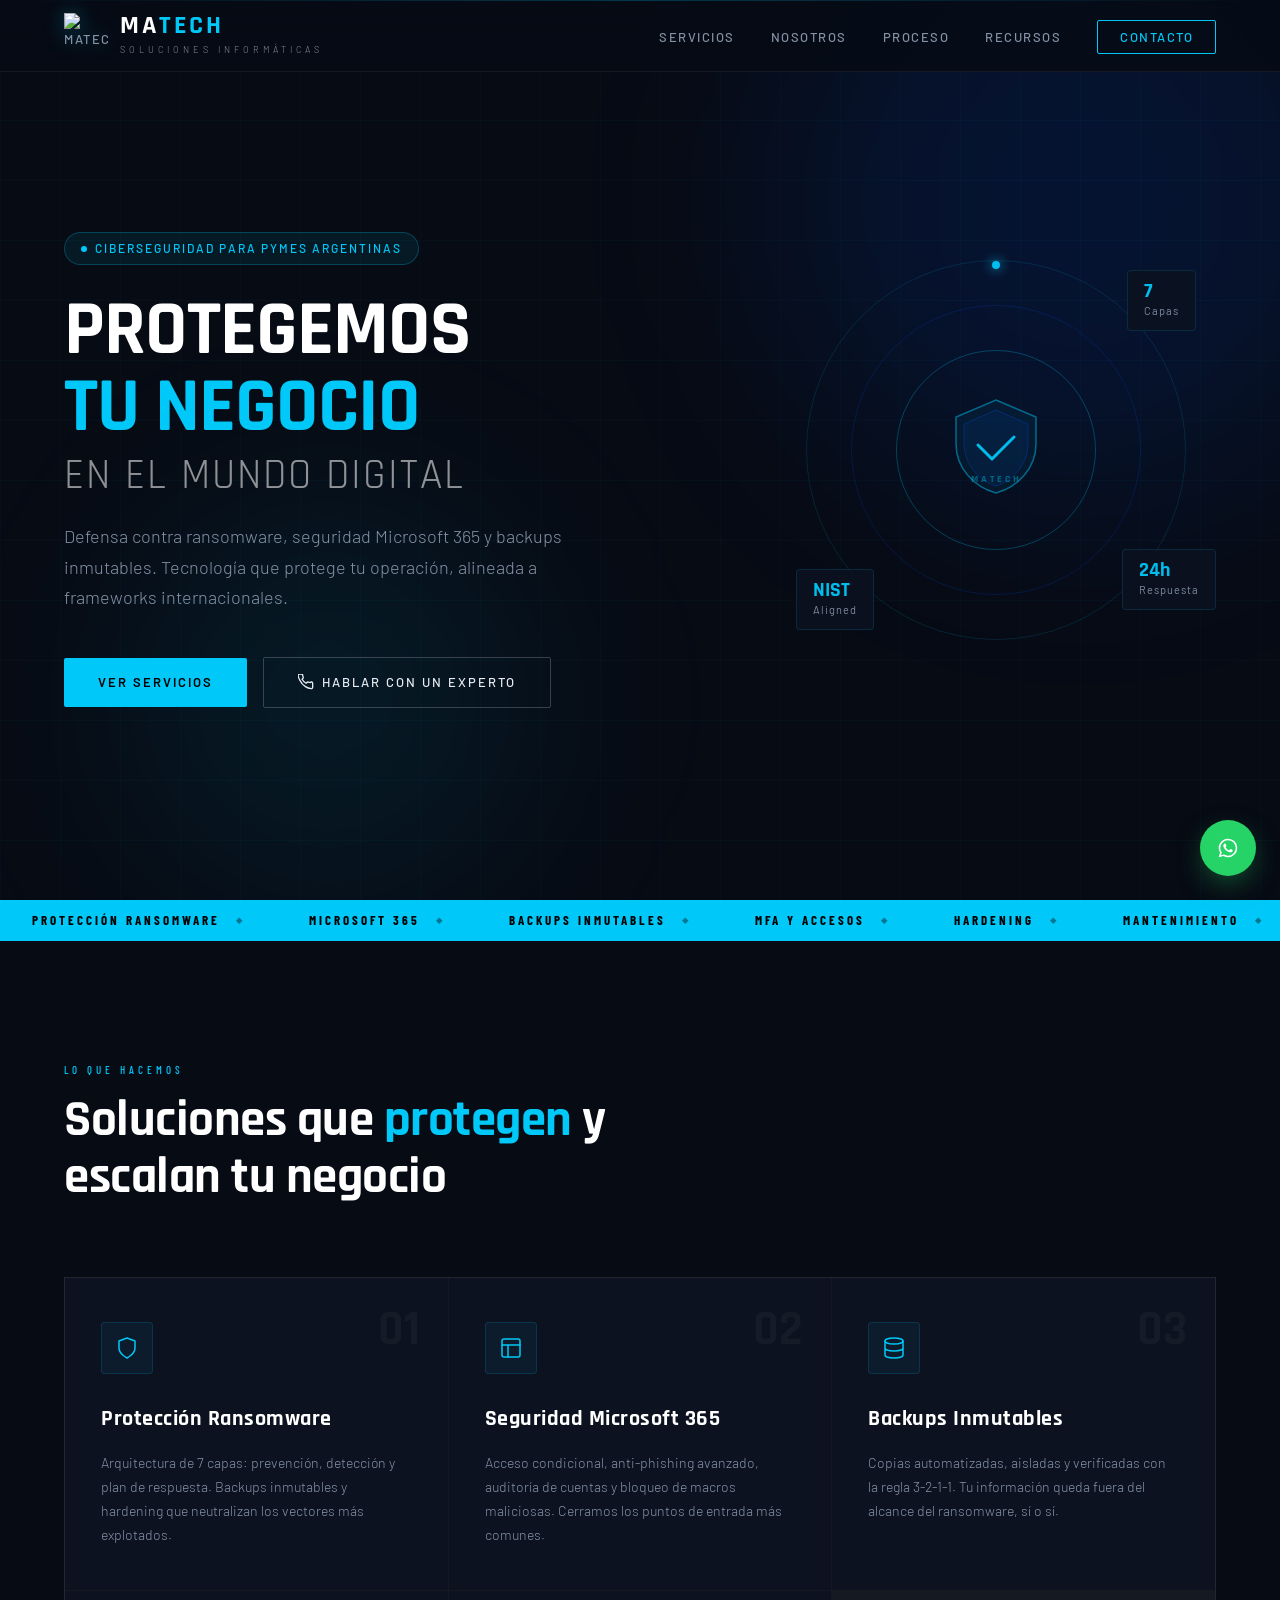
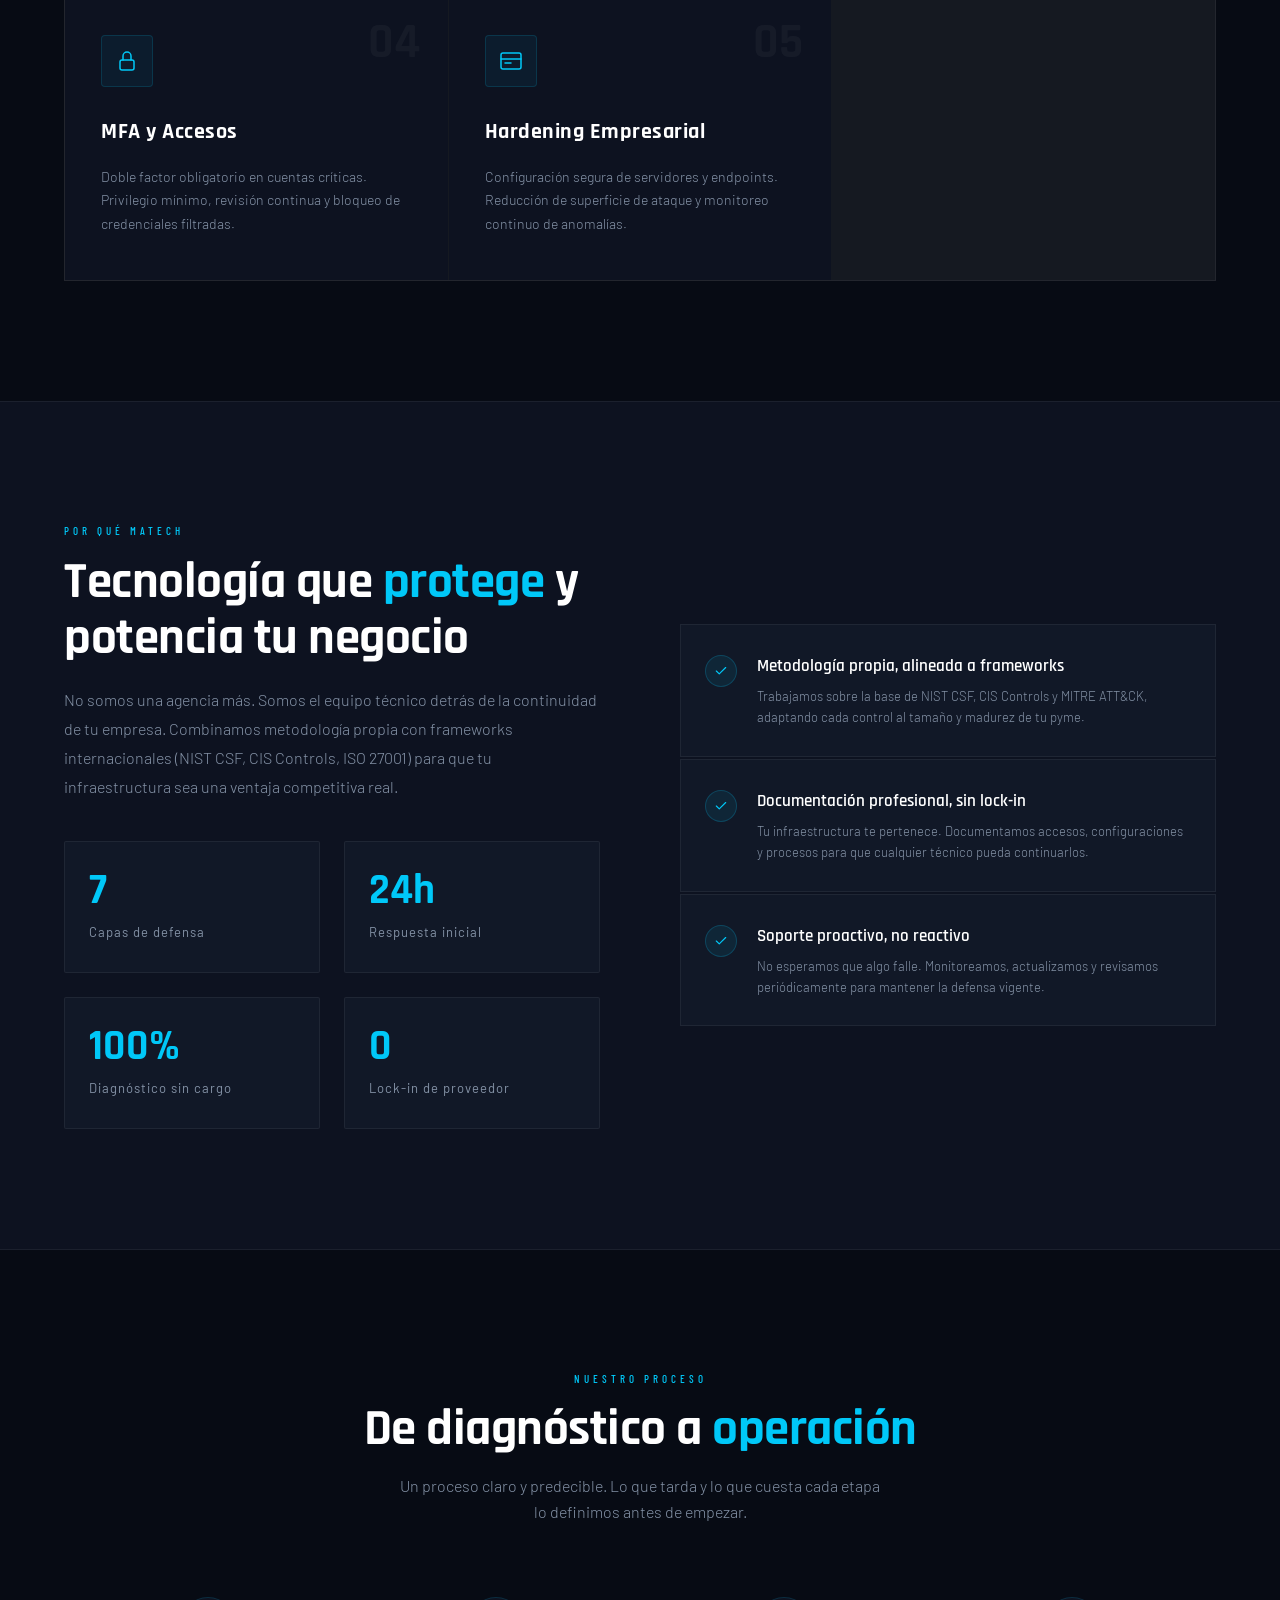
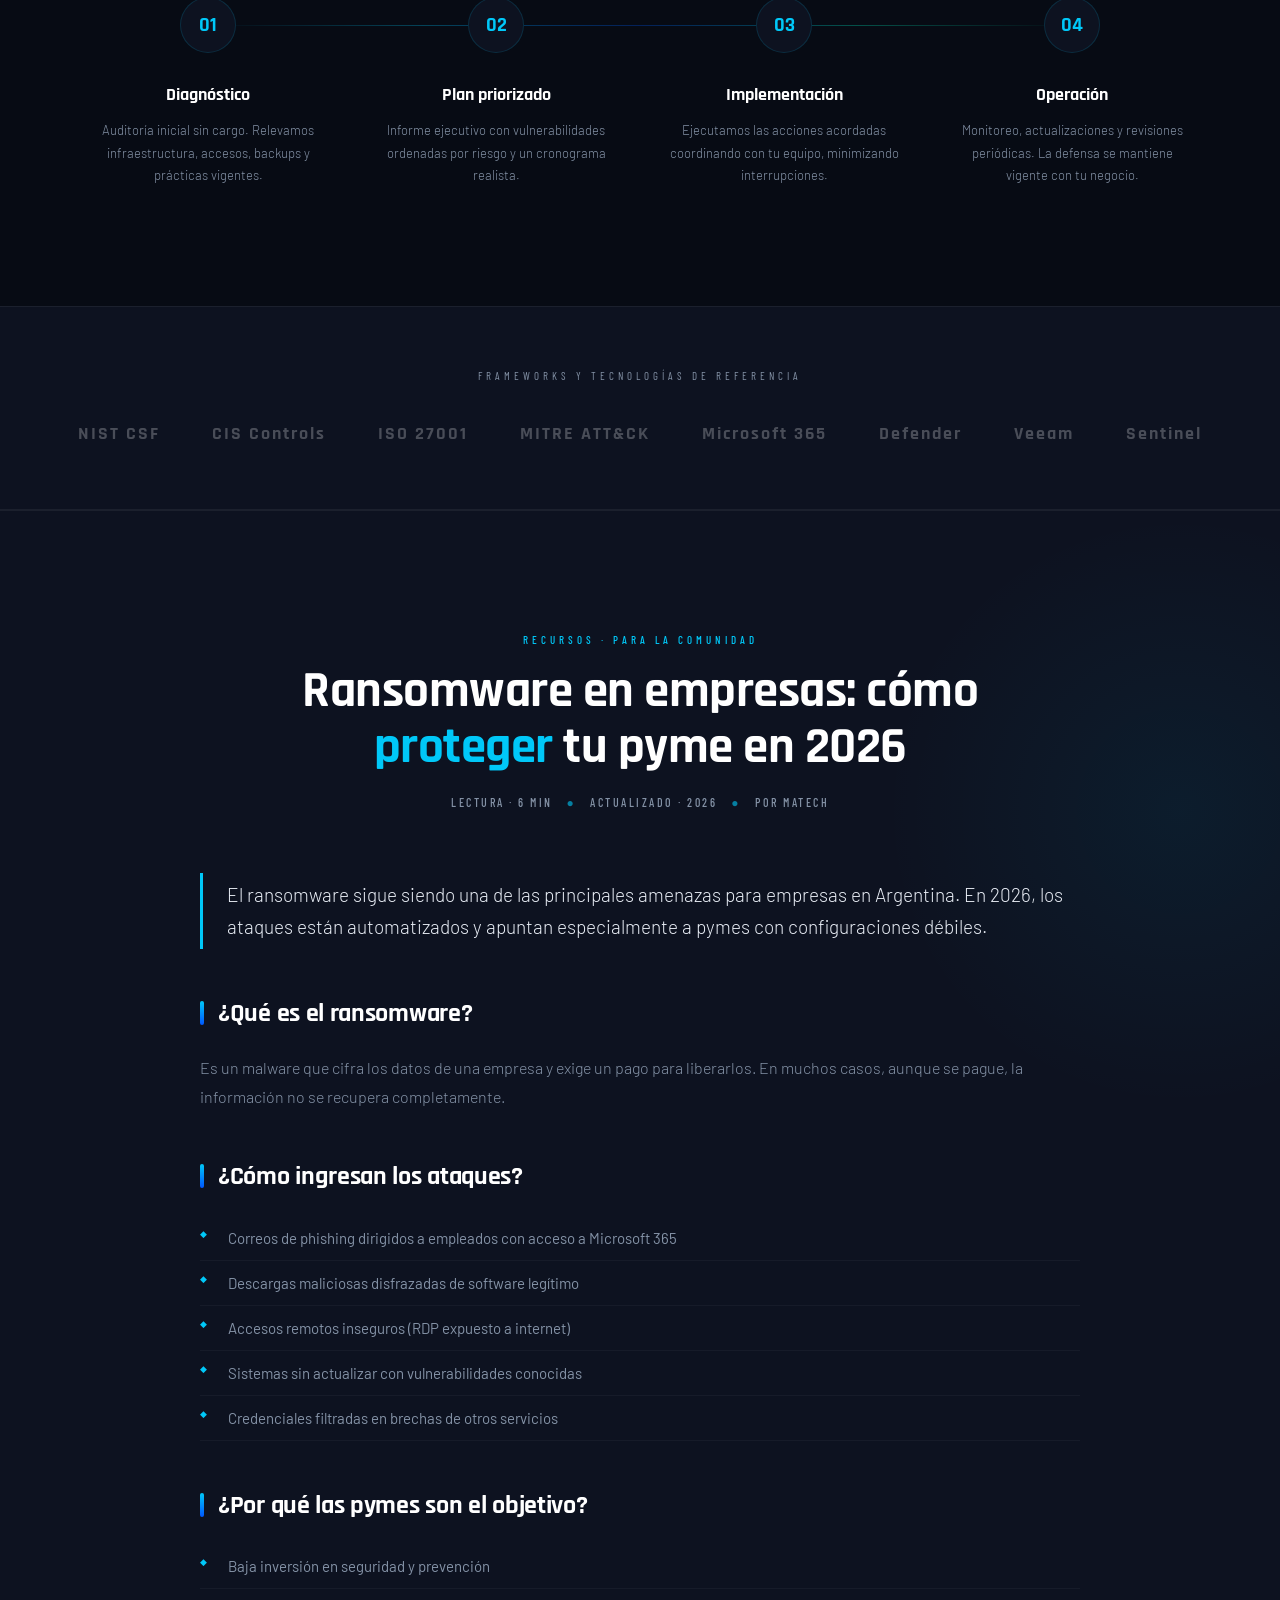
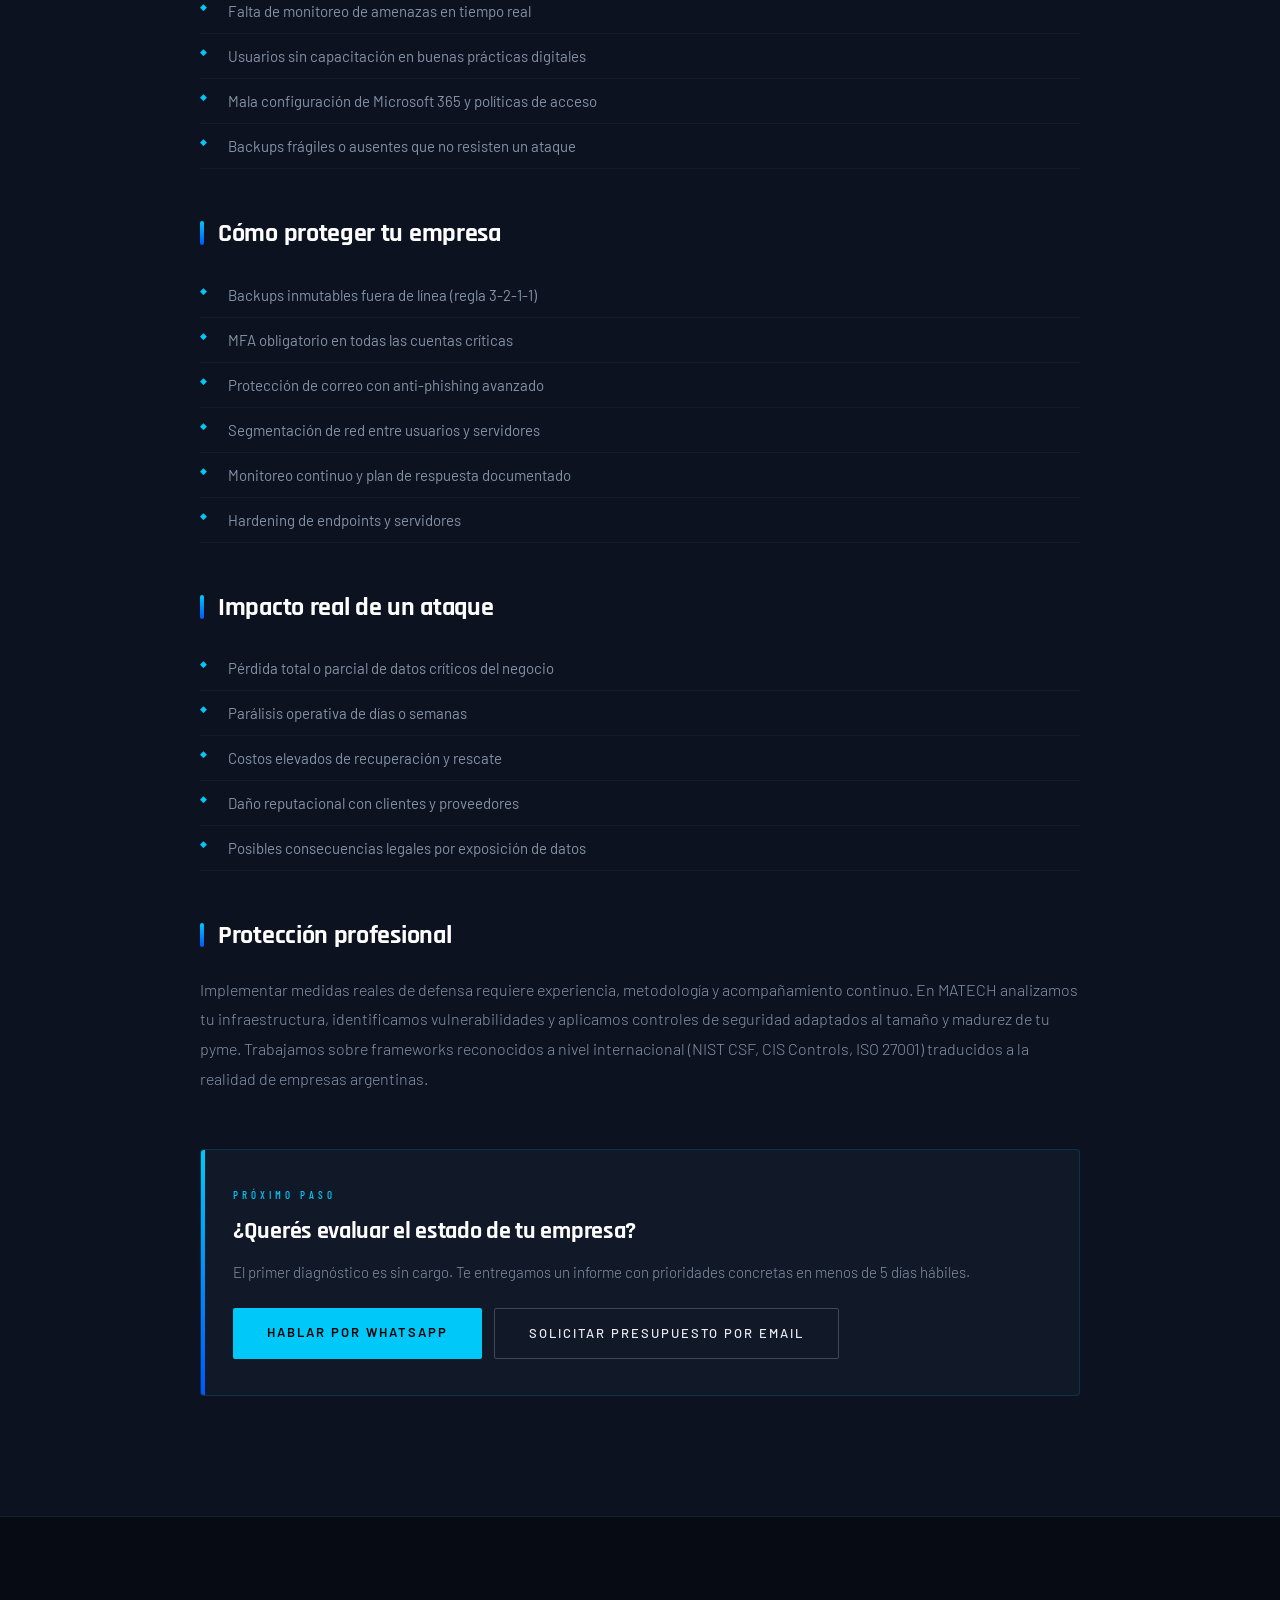
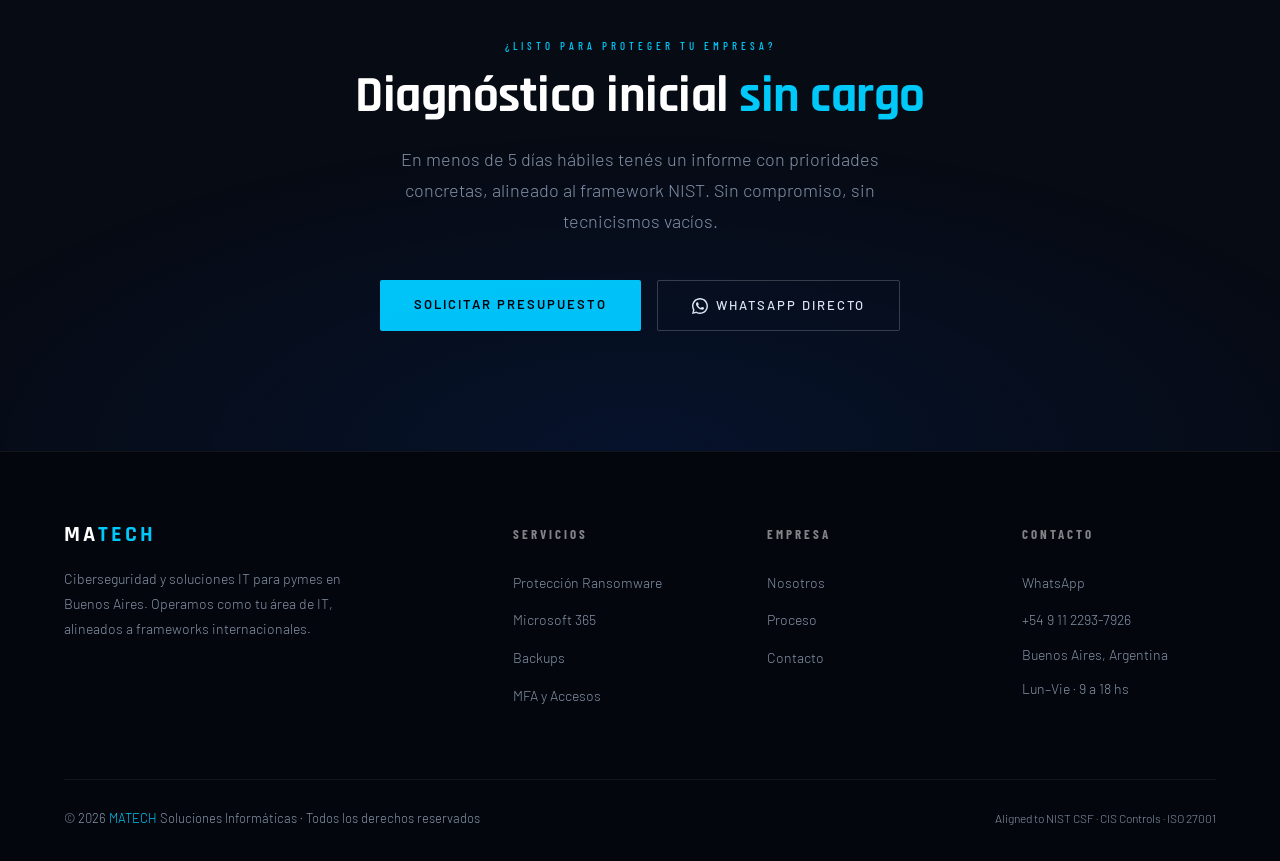
==== commit 398dbb8a: "Borra climatizacion.html, la saca del sitemap y elimina sus menciones Co-authored-by: desperdiciosde" ====
--- a/index.html
+++ b/index.html
@@ -6,8 +6,8 @@
 
 <!-- SEO -->
 <title>MATECH — Ciberseguridad y Soluciones IT para Pymes en Buenos Aires</title>
-<meta name="description" content="Ciberseguridad de vanguardia para pymes argentinas. Protección contra ransomware, Microsoft 365, backups inmutables y climatización empresarial. Diagnóstico inicial sin cargo.">
-<meta name="keywords" content="ciberseguridad pymes Buenos Aires, protección ransomware, seguridad Microsoft 365, backups empresariales, climatización oficinas, MATECH">
+<meta name="description" content="Ciberseguridad de vanguardia para pymes argentinas. Protección contra ransomware, Microsoft 365 y backups inmutables. Diagnóstico inicial sin cargo.">
+<meta name="keywords" content="ciberseguridad pymes Buenos Aires, protección ransomware, seguridad Microsoft 365, backups empresariales, MATECH">
 <link rel="canonical" href="https://www.matechsolinf.ar/">
 <meta name="robots" content="index, follow, max-image-preview:large">
 <meta name="author" content="MATECH Soluciones Informáticas">
@@ -17,7 +17,7 @@
 <meta property="og:type" content="website">
 <meta property="og:locale" content="es_AR">
 <meta property="og:title" content="MATECH — Ciberseguridad para Pymes Argentinas">
-<meta property="og:description" content="Protección integral contra ransomware, seguridad Microsoft 365 y climatización empresarial. Operamos como tu área de IT.">
+<meta property="og:description" content="Protección integral contra ransomware y seguridad Microsoft 365. Operamos como tu área de IT.">
 <meta property="og:url" content="https://www.matechsolinf.ar/">
 <meta property="og:image" content="https://www.matechsolinf.ar/assets/og-cover.jpg">
 <meta name="twitter:card" content="summary_large_image">
@@ -1277,7 +1277,6 @@
     <span class="ticker-item">Backups Inmutables</span>
     <span class="ticker-item">MFA y Accesos</span>
     <span class="ticker-item">Hardening</span>
-    <span class="ticker-item">Climatización</span>
     <span class="ticker-item">Mantenimiento</span>
     <span class="ticker-item">Soporte 24/7</span>
     <span class="ticker-item">Protección Ransomware</span>
@@ -1285,7 +1284,6 @@
     <span class="ticker-item">Backups Inmutables</span>
     <span class="ticker-item">MFA y Accesos</span>
     <span class="ticker-item">Hardening</span>
-    <span class="ticker-item">Climatización</span>
     <span class="ticker-item">Mantenimiento</span>
     <span class="ticker-item">Soporte 24/7</span>
   </div>
@@ -1345,14 +1343,6 @@
       <p>Configuración segura de servidores y endpoints. Reducción de superficie de ataque y monitoreo continuo de anomalías.</p>
     </div>
 
-    <div class="service-card fade-in">
-      <span class="service-num">06</span>
-      <div class="service-icon">
-        <svg viewBox="0 0 24 24"><path d="M3 12h2M19 12h2M12 3v2M12 19v2M5.6 5.6l1.4 1.4M17 17l1.4 1.4M5.6 18.4L7 17M17 7l1.4-1.4"/><circle cx="12" cy="12" r="4"/></svg>
-      </div>
-      <h3>Climatización Empresarial</h3>
-      <p>Instalación y mantenimiento de aire acondicionado para oficinas, comercios y pymes en CABA y GBA. Mismo nivel de prolijidad técnica.</p>
-    </div>
 
   </div>
 </section>
@@ -1410,13 +1400,6 @@
           <p>No esperamos que algo falle. Monitoreamos, actualizamos y revisamos periódicamente para mantener la defensa vigente.</p>
         </div>
       </div>
-      <div class="feature-row">
-        <div class="feature-check"><svg viewBox="0 0 24 24"><polyline points="20 6 9 17 4 12"/></svg></div>
-        <div>
-          <h4>Un solo equipo, dos frentes</h4>
-          <p>Ciberseguridad y climatización en un mismo proveedor: menos coordinación, mejor servicio integral.</p>
-        </div>
-      </div>
     </div>
   </div>
 </section>
@@ -1599,7 +1582,6 @@
         <li><a href="#servicios">Microsoft 365</a></li>
         <li><a href="#servicios">Backups</a></li>
         <li><a href="#servicios">MFA y Accesos</a></li>
-        <li><a href="#servicios">Climatización</a></li>
       </ul>
     </div>
 
